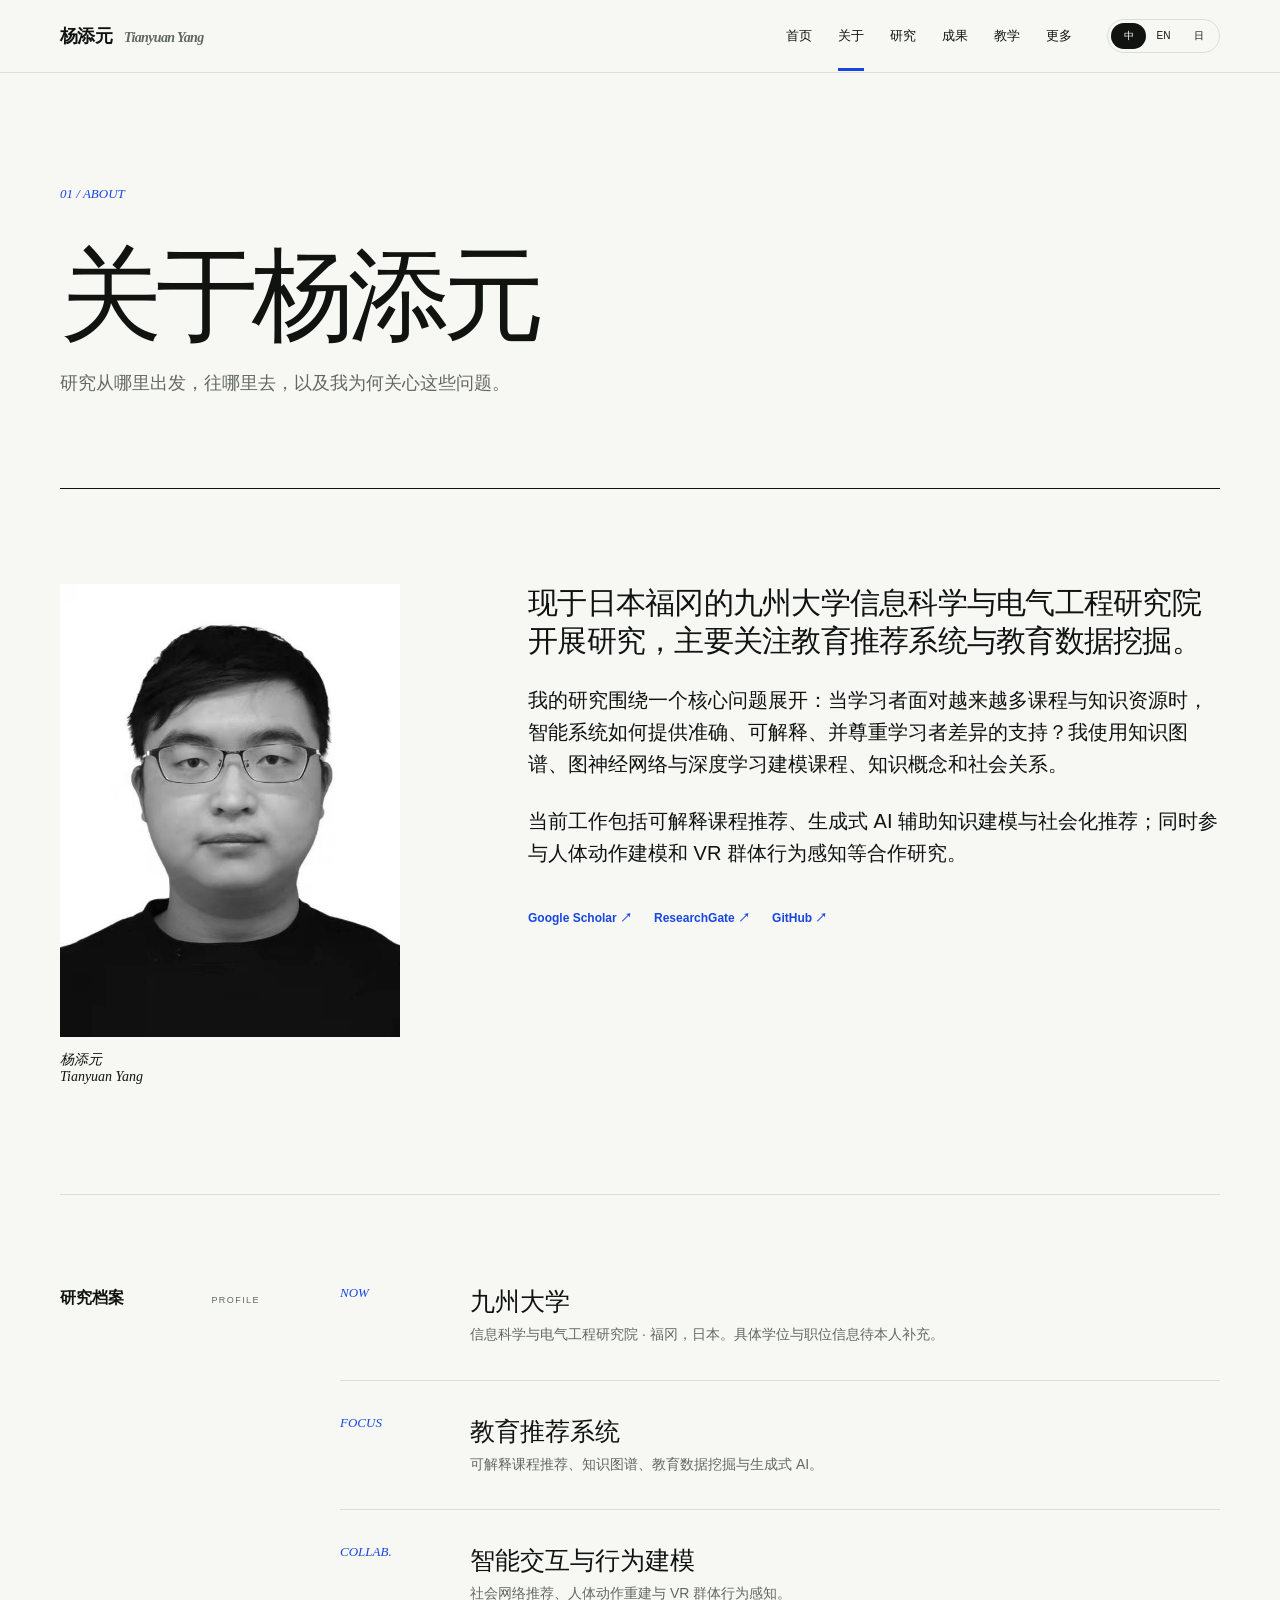
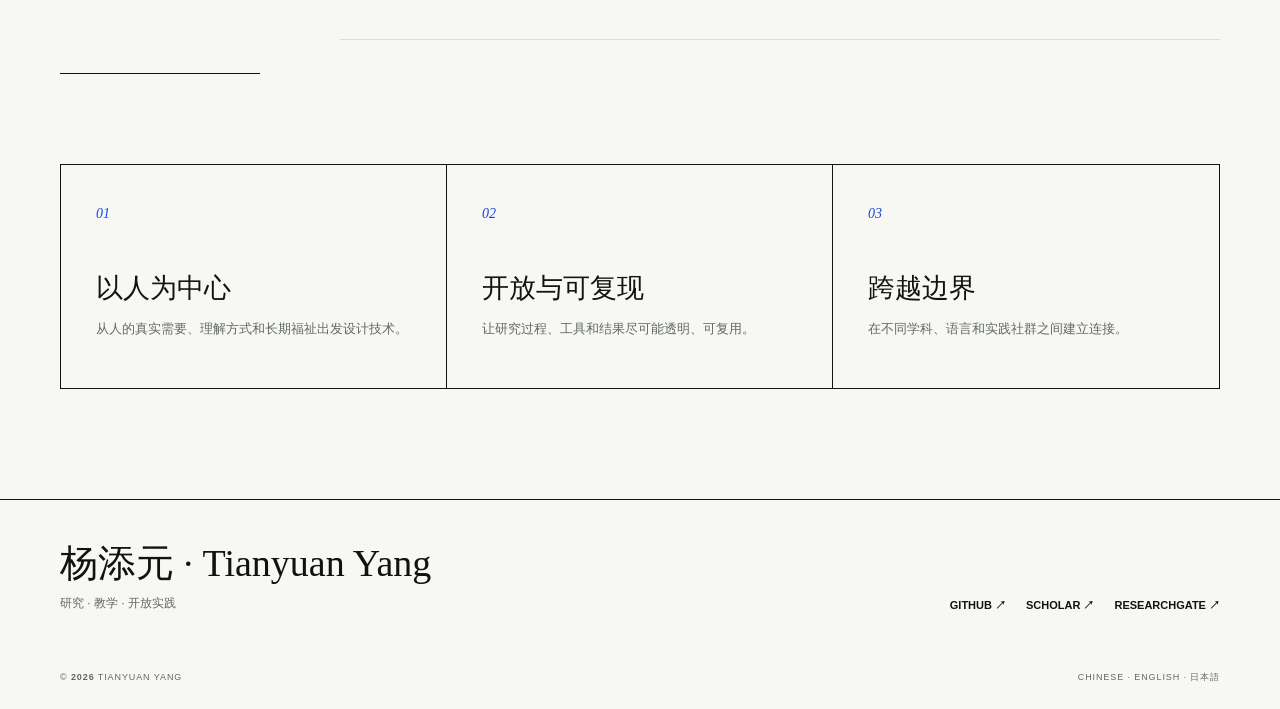
==== about.html @ 8f9d175f "Refine profile identity and complete publication categories" ====
<!doctype html><html lang="zh-CN"><head><meta charset="utf-8"><meta name="viewport" content="width=device-width,initial-scale=1"><meta name="description" content="关于杨添元 Tianyuan Yang"><title>关于 · 杨添元</title><link rel="stylesheet" href="styles.css"><script src="script.js" defer></script></head><body data-page="about"><a class="skip" href="#main" data-i18n="skip">跳到正文</a><header data-site-header></header><main id="main">
<section class="page-head wrap reveal"><p class="page-no">01 / ABOUT</p><h1 data-i18n="about_title">关于杨添元</h1><p data-i18n="about_lead">研究从哪里出发，往哪里去，以及我为何关心这些问题。</p></section>
<section class="profile-grid wrap reveal"><div class="profile-photo"><img src="assets/tianyuan-yang.jpg" alt="杨添元 Tianyuan Yang"><p>杨添元<br>Tianyuan Yang</p></div><div class="long-copy"><p data-i18n="about_p1">现于日本福冈的九州大学信息科学与电气工程研究院开展研究，主要关注教育推荐系统与教育数据挖掘。</p><p data-i18n="about_p2">我的研究围绕一个核心问题展开：当学习者面对越来越多课程与知识资源时，智能系统如何提供准确、可解释、并尊重学习者差异的支持？我使用知识图谱、图神经网络与深度学习建模课程、知识概念和社会关系。</p><p data-i18n="about_p3">当前工作包括可解释课程推荐、生成式 AI 辅助知识建模与社会化推荐；同时参与人体动作建模和 VR 群体行为感知等合作研究。</p><div class="inline-links"><a href="https://scholar.google.com/citations?user=Yo2p_CYAAAAJ&amp;hl=zh-CN&amp;authuser=1" target="_blank" rel="noopener">Google Scholar ↗</a><a href="https://www.researchgate.net/profile/Tianyuan-Yang-7/research" target="_blank" rel="noopener">ResearchGate ↗</a><a href="https://github.com/Big-God-Tianyuan" target="_blank" rel="noopener">GitHub ↗</a></div></div></section>
<section class="content-section wrap reveal"><div class="section-label"><span data-i18n="journey">研究档案</span><small>PROFILE</small></div><div class="clean-timeline"><article><time>NOW</time><div><h2 data-i18n="timeline_now_title">九州大学</h2><p data-i18n="timeline_now_desc">信息科学与电气工程研究院 · 福冈，日本。具体学位与职位信息待本人补充。</p></div></article><article><time>FOCUS</time><div><h2 data-i18n="timeline_phd_title">教育推荐系统</h2><p data-i18n="timeline_phd_desc">可解释课程推荐、知识图谱、教育数据挖掘与生成式 AI。</p></div></article><article><time>COLLAB.</time><div><h2 data-i18n="timeline_early_title">智能交互与行为建模</h2><p data-i18n="timeline_early_desc">社会网络推荐、人体动作重建与 VR 群体行为感知。</p></div></article></div></section>
<section class="values wrap reveal"><div><span>01</span><h2 data-i18n="value_1_title">以人为中心</h2><p data-i18n="value_1_desc">从人的真实需要、理解方式和长期福祉出发设计技术。</p></div><div><span>02</span><h2 data-i18n="value_2_title">开放与可复现</h2><p data-i18n="value_2_desc">让研究过程、工具和结果尽可能透明、可复用。</p></div><div><span>03</span><h2 data-i18n="value_3_title">跨越边界</h2><p data-i18n="value_3_desc">在不同学科、语言和实践社群之间建立连接。</p></div></section>
</main><footer data-site-footer></footer></body></html>
---- styles.css ----
:root{--bg:#f7f8f4;--paper:#fff;--ink:#10130f;--muted:#626961;--line:#d9ded7;--blue:#1746e0;--lime:#dfff54;--sans:"Helvetica Neue",Arial,"Noto Sans SC","Noto Sans JP",sans-serif;--serif:"Iowan Old Style","Times New Roman","Noto Serif SC","Noto Serif JP",serif;--wrap:min(1160px,calc(100% - 56px))}
*{box-sizing:border-box}html{scroll-behavior:smooth}body{margin:0;background:var(--bg);color:var(--ink);font-family:var(--sans);line-height:1.6;-webkit-font-smoothing:antialiased}a{color:inherit;text-decoration:none}button{font:inherit;color:inherit}.wrap{width:var(--wrap);margin-inline:auto}.skip{position:fixed;z-index:100;top:-60px;left:20px;padding:10px 15px;background:var(--ink);color:#fff}.skip:focus{top:12px}
.site-header{position:sticky;top:0;z-index:40;border-bottom:1px solid var(--line);background:rgba(247,248,244,.92);backdrop-filter:blur(18px)}.nav-shell{height:72px;display:flex;align-items:center;gap:35px}.brand{display:flex;align-items:baseline;gap:12px;font-weight:800;letter-spacing:-.04em}.brand strong{font-size:18px}.brand span{font-family:var(--serif);font-style:italic;color:var(--muted);font-size:14px}.main-nav{display:flex;align-items:center;gap:26px;margin-left:auto;font-size:13px}.main-nav a{position:relative;padding:25px 0}.main-nav a:after{content:"";position:absolute;left:0;right:100%;bottom:0;height:3px;background:var(--blue);transition:right .2s}.main-nav a:hover:after,.main-nav a.active:after{right:0}.lang-switch{display:flex;border:1px solid var(--line);border-radius:999px;padding:3px}.lang-switch button{border:0;background:transparent;border-radius:999px;min-width:35px;padding:5px 7px;font-size:10px;cursor:pointer}.lang-switch button.active{background:var(--ink);color:#fff}.menu-button{display:none;border:0;background:transparent;font-size:22px;padding:8px;cursor:pointer}
.home-hero{min-height:680px;display:grid;grid-template-columns:1.55fr .7fr;gap:9vw;align-items:center;padding-block:90px 75px}.micro{font-size:10px;font-weight:800;letter-spacing:.16em;text-transform:uppercase;color:var(--muted);margin:0 0 22px}.live-dot{display:inline-block;width:8px;height:8px;border-radius:50%;background:#24ad67;margin-right:9px;box-shadow:0 0 0 5px rgba(36,173,103,.12)}.hero-main h1{max-width:790px;font:500 clamp(52px,6.5vw,91px)/.98 var(--serif);letter-spacing:-.06em;margin:0 0 32px}.hero-intro{max-width:680px;color:var(--muted);font-size:18px}.hero-actions{display:flex;gap:12px;margin-top:36px}.solid-link,.line-link{display:inline-flex;align-items:center;justify-content:space-between;gap:42px;min-width:175px;padding:14px 16px;font-size:13px;font-weight:700;transition:.2s}.solid-link{background:var(--blue);color:#fff}.line-link{border:1px solid var(--line)}.solid-link:hover,.line-link:hover{transform:translateY(-3px);box-shadow:0 15px 30px rgba(16,19,15,.1)}.portrait{position:relative;background:var(--lime);padding:14px 14px 0}.portrait:after{content:"";position:absolute;inset:12px -12px -12px 12px;border:1px solid var(--ink);z-index:-1}.portrait img{display:block;width:100%;aspect-ratio:1;object-fit:cover;filter:grayscale(1) contrast(1.05)}.portrait>span{display:block;padding:10px 0 8px;font:italic 12px var(--serif)}.role{padding-top:30px}.role small{display:block;color:var(--muted);font-size:10px;letter-spacing:.12em}.role strong{display:block;margin:7px 0 3px}.role p{margin:0;color:var(--muted);font-size:13px}
.home-index{border-top:1px solid var(--line)}.home-index>a{display:grid;grid-template-columns:70px 1fr auto;align-items:center;gap:20px;padding:27px 18px 27px 0;border-bottom:1px solid var(--line);transition:.25s}.home-index>a:hover{padding-left:18px;background:var(--paper)}.home-index>a>span{font:italic 14px var(--serif);color:var(--blue)}.home-index small{font-size:9px;letter-spacing:.16em;color:var(--muted)}.home-index h2{display:inline;margin:0 18px 0 0;font:500 30px var(--serif)}.home-index p{display:inline;color:var(--muted);font-size:13px}.home-index b{font-size:20px}.home-lower{display:grid;grid-template-columns:1fr 1fr;gap:9vw;padding-block:110px}.manifesto blockquote,.teaching-quote blockquote{margin:0 0 30px;font:500 clamp(30px,3vw,46px)/1.18 var(--serif);letter-spacing:-.035em}.text-link{font-size:12px;font-weight:700;color:var(--blue)}.section-label{display:flex;justify-content:space-between;align-items:baseline;padding-bottom:14px;border-bottom:1px solid var(--ink)}.section-label span{font-weight:750}.section-label small{font-size:9px;letter-spacing:.16em;color:var(--muted)}.updates ol{list-style:none;padding:0;margin:0}.updates li{display:grid;grid-template-columns:90px 1fr;gap:15px;padding:18px 0;border-bottom:1px solid var(--line)}.updates time,.clean-timeline time,.mini-list time{font:italic 13px var(--serif);color:var(--blue)}.updates p{margin:0;font-size:13px}
.page-head{padding:100px 0 72px;border-bottom:1px solid var(--ink)}.page-no{font:italic 13px var(--serif);color:var(--blue)}.page-head h1{font:500 clamp(58px,8vw,112px)/.95 var(--serif);letter-spacing:-.06em;margin:45px 0 25px}.page-head>p:last-child{max-width:650px;color:var(--muted);font-size:18px}.profile-grid{display:grid;grid-template-columns:340px 1fr;gap:10vw;padding-block:95px}.profile-photo img{width:100%;display:block;filter:grayscale(1)}.profile-photo p{font:italic 14px var(--serif);margin-top:14px}.long-copy{font-size:20px;max-width:690px}.long-copy p{margin:0 0 25px}.long-copy p:first-child{font:500 30px/1.25 var(--serif);letter-spacing:-.025em}.inline-links{display:flex;gap:22px;margin-top:40px;font-size:12px;font-weight:700;color:var(--blue)}.content-section{display:grid;grid-template-columns:200px 1fr;gap:80px;padding:90px 0;border-top:1px solid var(--line)}.clean-timeline article{display:grid;grid-template-columns:100px 1fr;gap:30px;padding:0 0 34px;margin-bottom:34px;border-bottom:1px solid var(--line)}.clean-timeline h2{margin:0;font:500 25px var(--serif)}.clean-timeline p{margin:5px 0 0;color:var(--muted);font-size:14px}.values{display:grid;grid-template-columns:repeat(3,1fr);border:1px solid var(--ink);margin-bottom:110px}.values>div{padding:35px;border-right:1px solid var(--ink)}.values>div:last-child{border:0}.values span,.notes-grid>article>span{font:italic 14px var(--serif);color:var(--blue)}.values h2{font:500 27px var(--serif);margin:45px 0 10px}.values p{color:var(--muted);font-size:13px}
.research-intro{display:grid;grid-template-columns:1fr 1fr;gap:9vw;padding:70px 0}.research-intro>p{font:500 28px/1.35 var(--serif);margin:0}.method-list{display:flex;flex-wrap:wrap;align-content:start;gap:8px}.method-list span{border:1px solid var(--line);padding:7px 10px;font-size:10px;letter-spacing:.08em;background:var(--paper)}.research-projects{border-top:1px solid var(--ink);margin-bottom:110px}.research-row{display:grid;grid-template-columns:90px 1.3fr .7fr;gap:45px;padding:50px 0;border-bottom:1px solid var(--line)}.research-num{font:italic 14px var(--serif);color:var(--blue)}.research-row h2{font:500 39px/1.1 var(--serif);letter-spacing:-.035em;margin:0 0 15px}.research-row>div>p:not(.micro){max-width:650px;color:var(--muted)}.research-row aside{border-left:1px solid var(--line);padding-left:28px}.research-row aside b{font-size:10px;letter-spacing:.12em}.research-row aside p{font:italic 21px/1.3 var(--serif);margin-top:15px}.project-links{display:flex;gap:20px;margin-top:25px;font-size:11px;font-weight:750;color:var(--blue)}
.pub-tools{display:flex;justify-content:space-between;align-items:center;padding:36px 0}.filters{display:flex;gap:7px}.filters button{border:1px solid var(--line);background:transparent;padding:8px 16px;border-radius:50px;font-size:11px;cursor:pointer}.filters button:hover,.filters button.active{background:var(--ink);color:#fff}.pub-tools>p{font:italic 13px var(--serif);color:var(--muted)}.pub-list{border-top:1px solid var(--ink);margin-bottom:110px}.pub-item{display:grid;grid-template-columns:85px 1fr auto;gap:35px;padding:34px 0;border-bottom:1px solid var(--line)}.pub-item[hidden]{display:none}.pub-item time{font:italic 15px var(--serif);color:var(--blue)}.pub-type{font-size:9px;letter-spacing:.16em;color:var(--muted);margin-bottom:8px}.pub-item h2{font:500 27px/1.25 var(--serif);margin:0 0 7px}.pub-item p{font-size:13px;color:var(--muted);margin:0}.pub-item .takeaway{margin-top:12px;color:var(--ink);max-width:700px}.pub-actions{display:flex;align-items:start;gap:6px}.pub-actions a{border:1px solid var(--line);padding:5px 8px;font-size:9px}.pub-actions a:hover{border-color:var(--blue);color:var(--blue)}
.teaching-quote{padding:90px 0;max-width:960px;margin-inline:auto}.teaching-quote blockquote{font-size:clamp(38px,5vw,65px)}.catalog{padding:50px 0}.catalog-list article{display:grid;grid-template-columns:80px 1fr auto;gap:30px;padding:25px 0;border-bottom:1px solid var(--line)}.catalog-list article>span{font:italic 13px var(--serif);color:var(--blue)}.catalog-list h2{font:500 24px var(--serif);margin:0}.catalog-list p{font-size:13px;color:var(--muted);margin:4px 0 0}.catalog-list a{font-size:9px;letter-spacing:.08em}.two-catalogs{display:grid;grid-template-columns:1fr 1fr;gap:8vw;padding-bottom:100px}.mini-list article{display:grid;grid-template-columns:80px 1fr;gap:18px;padding:20px 0;border-bottom:1px solid var(--line)}.mini-list h3{font:500 18px var(--serif);margin:0}
.notes-grid{display:grid;grid-template-columns:repeat(2,1fr);gap:1px;background:var(--line);border:1px solid var(--line);margin-block:75px 110px}.notes-grid article{min-height:250px;padding:34px;background:var(--bg);position:relative}.notes-grid article:hover{background:var(--paper)}.notes-grid .note-feature{grid-column:1/-1;min-height:360px;background:var(--blue);color:#fff}.note-feature h2{font:500 clamp(45px,6vw,75px) var(--serif);margin:55px 0 15px}.note-feature p:not(.micro){max-width:650px;color:rgba(255,255,255,.72)}.note-feature>span{position:absolute;right:34px;bottom:28px;color:var(--lime)}.notes-grid article:not(.note-feature) h2{font:500 33px var(--serif);margin:75px 0 12px}.notes-grid article:not(.note-feature) p{color:var(--muted);font-size:13px}
.site-footer{border-top:1px solid var(--ink);padding:38px 0 25px}.footer-top{display:grid;grid-template-columns:1fr auto;gap:40px;align-items:end}.footer-name strong{display:block;font:500 38px var(--serif)}.footer-name span{color:var(--muted);font-size:12px}.footer-links{display:flex;gap:20px;font-size:11px;font-weight:700}.footer-bottom{display:flex;justify-content:space-between;margin-top:55px;color:var(--muted);font-size:9px;letter-spacing:.1em}.reveal{opacity:0;transform:translateY(20px);transition:opacity .65s,transform .65s}.reveal.in{opacity:1;transform:none}
@media(max-width:880px){.main-nav{display:none;position:absolute;left:0;right:0;top:72px;padding:22px 28px;background:var(--bg);border-bottom:1px solid var(--ink);flex-direction:column;align-items:start;gap:0}.main-nav.open{display:flex}.main-nav a{padding:11px 0;font:500 25px var(--serif)}.menu-button{display:block;margin-left:auto}.home-hero{grid-template-columns:1fr;padding-top:65px}.hero-aside{display:grid;grid-template-columns:240px 1fr;gap:35px;align-items:end}.home-lower,.profile-grid,.research-intro{grid-template-columns:1fr}.profile-photo{max-width:300px}.content-section{grid-template-columns:1fr;gap:35px}.research-row{grid-template-columns:65px 1fr}.research-row aside{grid-column:2}.values{grid-template-columns:1fr}.values>div{border-right:0;border-bottom:1px solid var(--ink)}.values>div:last-child{border-bottom:0}.two-catalogs{grid-template-columns:1fr}}
@media(max-width:600px){:root{--wrap:min(100% - 32px,1160px)}.nav-shell{height:64px}.brand span{display:none}.main-nav{top:64px}.lang-switch{order:2}.home-hero{min-height:auto;padding:48px 0 60px}.hero-main h1{font-size:48px}.hero-intro{font-size:16px}.hero-actions{flex-direction:column}.hero-aside{display:block}.portrait{max-width:280px;margin-top:35px}.home-index>a{grid-template-columns:45px 1fr auto}.home-index p{display:block;margin:5px 0 0}.home-lower{grid-template-columns:1fr;padding-block:75px}.page-head{padding:65px 0 50px}.page-head h1{font-size:54px;margin-top:32px}.profile-grid{padding-block:60px}.long-copy{font-size:17px}.long-copy p:first-child{font-size:25px}.content-section{padding:65px 0}.research-row{grid-template-columns:1fr;gap:15px;padding:38px 0}.research-row aside{grid-column:1;border-left:0;border-top:1px solid var(--line);padding:20px 0 0}.research-row h2{font-size:32px}.pub-tools{display:block}.filters{overflow-x:auto;padding-bottom:8px}.pub-tools>p{margin-bottom:0}.pub-item{grid-template-columns:55px 1fr;gap:18px}.pub-actions{grid-column:2}.catalog-list article{grid-template-columns:55px 1fr}.catalog-list a{grid-column:2}.notes-grid{grid-template-columns:1fr}.notes-grid .note-feature{grid-column:1}.footer-top{grid-template-columns:1fr}.footer-bottom{display:block}.footer-bottom span{display:block;margin-top:8px}}

/* Research cover hero */
.cover-hero{position:relative;isolation:isolate;overflow:hidden;margin-top:28px;min-height:650px;padding-inline:clamp(28px,5vw,72px);grid-template-columns:minmax(0,1.45fr) minmax(270px,.55fr);gap:clamp(40px,7vw,100px);border:1px solid rgba(16,19,15,.14);background:#f7f8f4}
.cover-hero:before{content:"";position:absolute;inset:0;z-index:-2;background-image:linear-gradient(90deg,rgba(247,248,244,.98) 0%,rgba(247,248,244,.91) 48%,rgba(247,248,244,.45) 100%),url("assets/research-cover.jpg");background-size:cover;background-position:center;filter:saturate(.95)}
.cover-hero:after{content:"";position:absolute;right:-9%;bottom:-48%;width:56%;aspect-ratio:1;border-radius:50%;background:rgba(201,255,49,.72);filter:blur(90px);z-index:-1}
.cover-hero .hero-main{max-width:780px}.cover-hero .hero-main h1{text-wrap:balance}
.hero-name-en{font:italic clamp(24px,2.4vw,38px)/1 var(--serif);color:var(--blue);margin:-18px 0 22px}.hero-identity{font-size:12px;font-weight:800;letter-spacing:.1em;text-transform:uppercase;margin:0 0 24px}.identity-portrait{align-self:end;max-width:340px}.portrait-frame{position:relative;background:var(--lime);padding:10px}.portrait-frame:after{content:"";position:absolute;inset:14px -12px -12px 14px;border:1px solid var(--ink);z-index:-1}.portrait-frame img{display:block;width:100%;aspect-ratio:3/4;object-fit:cover;object-position:center 28%;filter:saturate(.82) contrast(1.03)}.portrait-meta{display:flex;justify-content:space-between;gap:12px;margin:22px 0 10px;font-size:9px;font-weight:800;letter-spacing:.1em}.identity-portrait .academic-links{background:rgba(247,248,244,.86);padding:0 12px;border:1px solid var(--ink)}
.research-card{align-self:end;margin-bottom:8px;padding:28px;background:rgba(247,248,244,.88);border:1px solid var(--ink);box-shadow:12px 12px 0 var(--lime);backdrop-filter:blur(12px)}
.research-card .micro{margin-bottom:28px}.research-card>strong{display:block;font:500 30px/1.05 var(--serif);letter-spacing:-.03em}.research-card>p:not(.micro){color:var(--muted);font-size:13px;line-height:1.6;margin:14px 0 22px}.academic-links{display:grid;border-top:1px solid var(--line)}.academic-links a{display:flex;justify-content:space-between;padding:11px 0;border-bottom:1px solid var(--line);font-size:11px;font-weight:800;letter-spacing:.06em}.academic-links a:hover{color:var(--blue);padding-left:5px}.card-mark{display:block;margin-top:26px;font:italic 11px var(--serif);color:var(--blue)}
.profile-source{color:var(--muted);font-size:12px}.pub-item h2{max-width:780px}.pub-actions a{white-space:nowrap}
.pub-item h2 a{text-decoration-thickness:1px;text-underline-offset:5px;text-decoration-color:transparent;transition:.2s}.pub-item h2 a:hover{color:var(--blue);text-decoration-color:currentColor}.pub-item:has(h2 a:hover){background:rgba(201,255,49,.12)}
@media(max-width:880px){.cover-hero{grid-template-columns:1fr;margin-top:18px;padding-inline:clamp(24px,6vw,54px);background-position:68% center}.cover-hero:before{background-image:linear-gradient(180deg,rgba(247,248,244,.96) 0%,rgba(247,248,244,.88) 58%,rgba(247,248,244,.7) 100%),url("assets/research-cover.jpg")}.research-card{max-width:430px;margin:0 0 20px}.cover-hero .hero-aside{display:block}}
@media(max-width:600px){.cover-hero{margin-top:10px;padding:52px 22px 44px;border-left:0;border-right:0}.cover-hero .hero-main h1{font-size:54px}.hero-name-en{margin-top:-12px}.identity-portrait{max-width:280px;margin-top:20px}.research-card{margin-top:10px;padding:22px;box-shadow:8px 8px 0 var(--lime)}.research-card>strong{font-size:26px}}
@media(prefers-reduced-motion:reduce){*{scroll-behavior:auto!important;transition:none!important}.reveal{opacity:1;transform:none}}
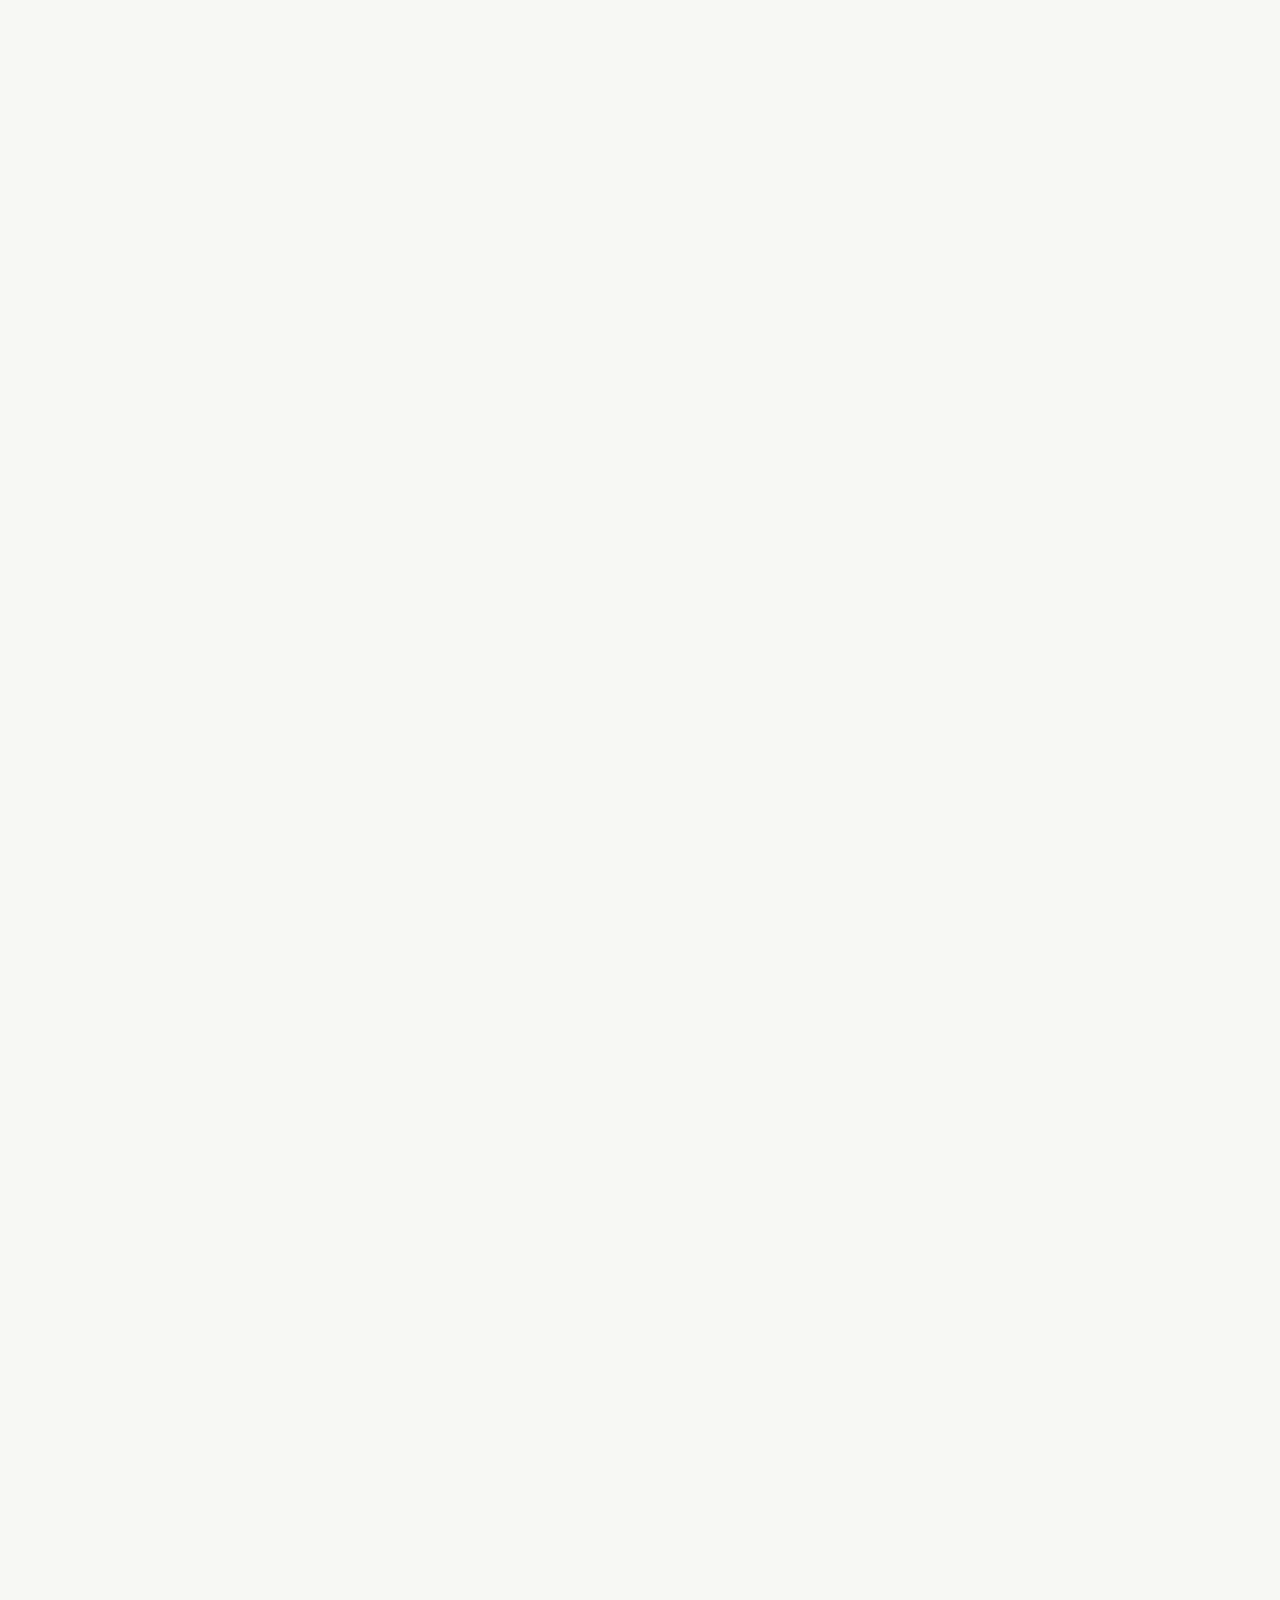
==== commit 94b21d72: "Align profile and publications with CV" ====
--- a/about.html
+++ b/about.html
@@ -1,7 +1,8 @@
+
 <!doctype html><html lang="zh-CN"><head><meta charset="utf-8"><meta name="viewport" content="width=device-width,initial-scale=1"><meta name="description" content="关于杨添元 Tianyuan Yang"><title>关于 · 杨添元</title><link rel="stylesheet" href="styles.css"><script src="script.js" defer></script></head><body data-page="about"><a class="skip" href="#main" data-i18n="skip">跳到正文</a><header data-site-header></header><main id="main">
 <section class="page-head wrap reveal"><p class="page-no">01 / ABOUT</p><h1 data-i18n="about_title">关于杨添元</h1><p data-i18n="about_lead">研究从哪里出发，往哪里去，以及我为何关心这些问题。</p></section>
-<section class="profile-grid wrap reveal"><div class="profile-photo"><img src="assets/tianyuan-yang.jpg" alt="杨添元 Tianyuan Yang"><p>杨添元<br>Tianyuan Yang</p></div><div class="long-copy"><p data-i18n="about_p1">现于日本福冈的九州大学信息科学与电气工程研究院开展研究，主要关注教育推荐系统与教育数据挖掘。</p><p data-i18n="about_p2">我的研究围绕一个核心问题展开：当学习者面对越来越多课程与知识资源时，智能系统如何提供准确、可解释、并尊重学习者差异的支持？我使用知识图谱、图神经网络与深度学习建模课程、知识概念和社会关系。</p><p data-i18n="about_p3">当前工作包括可解释课程推荐、生成式 AI 辅助知识建模与社会化推荐；同时参与人体动作建模和 VR 群体行为感知等合作研究。</p><div class="inline-links"><a href="https://scholar.google.com/citations?user=Yo2p_CYAAAAJ&amp;hl=zh-CN&amp;authuser=1" target="_blank" rel="noopener">Google Scholar ↗</a><a href="https://www.researchgate.net/profile/Tianyuan-Yang-7/research" target="_blank" rel="noopener">ResearchGate ↗</a><a href="https://github.com/Big-God-Tianyuan" target="_blank" rel="noopener">GitHub ↗</a></div></div></section>
-<section class="content-section wrap reveal"><div class="section-label"><span data-i18n="journey">研究档案</span><small>PROFILE</small></div><div class="clean-timeline"><article><time>NOW</time><div><h2 data-i18n="timeline_now_title">九州大学</h2><p data-i18n="timeline_now_desc">信息科学与电气工程研究院 · 福冈，日本。具体学位与职位信息待本人补充。</p></div></article><article><time>FOCUS</time><div><h2 data-i18n="timeline_phd_title">教育推荐系统</h2><p data-i18n="timeline_phd_desc">可解释课程推荐、知识图谱、教育数据挖掘与生成式 AI。</p></div></article><article><time>COLLAB.</time><div><h2 data-i18n="timeline_early_title">智能交互与行为建模</h2><p data-i18n="timeline_early_desc">社会网络推荐、人体动作重建与 VR 群体行为感知。</p></div></article></div></section>
+<section class="profile-grid wrap reveal"><div class="profile-photo"><img src="assets/tianyuan-yang.jpg" alt="杨添元 Tianyuan Yang"><p>杨添元<br>Tianyuan Yang</p></div><div class="long-copy"><p data-i18n="about_p1">九州大学计算机科学博士研究生，K2-SPRING 全额奖学金获得者，预计于 2027 年 2 月完成博士学位。</p><p data-i18n="about_p2">我的研究聚焦人工智能、教育推荐系统、教育数据挖掘与人机交互，尤其关注知识图谱、可解释课程推荐和生成式 AI 辅助知识建模。</p><p data-i18n="about_p3">我也参与社会化推荐、人体动作建模与 VR 群体行为感知等合作研究。截至 2026 年 2 月，简历收录 18 篇国际成果。</p><div class="inline-links"><a href="https://scholar.google.com/citations?user=Yo2p_CYAAAAJ&amp;hl=zh-CN&amp;authuser=1" target="_blank" rel="noopener">Google Scholar ↗</a><a href="https://www.researchgate.net/profile/Tianyuan-Yang-7/research" target="_blank" rel="noopener">ResearchGate ↗</a><a href="https://github.com/Big-God-Tianyuan" target="_blank" rel="noopener">GitHub ↗</a></div></div></section>
+<section class="content-section wrap reveal"><div class="section-label"><span data-i18n="journey">教育经历</span><small>EDUCATION</small></div><div class="clean-timeline"><article><time>2024—2027</time><div><h2 data-i18n="timeline_now_title">九州大学 · 计算机科学博士</h2><p data-i18n="timeline_now_desc">2024.04—2027.02（预计）· 人工智能、推荐系统、教育支持与人机交互 · K2-SPRING 全额奖学金</p></div></article><article><time>2022—2024</time><div><h2 data-i18n="timeline_phd_title">九州大学 · 计算机科学硕士</h2><p data-i18n="timeline_phd_desc">2022.04—2024.02 · 人工智能、推荐系统、社会计算与人机交互</p></div></article><article><time>2016—2020</time><div><h2 data-i18n="timeline_early_title">沈阳理工大学 · 通信工程学士</h2><p data-i18n="timeline_early_desc">2016.09—2020.07 · 专业前 5% · 连续获得一等奖学金 · 优秀毕业生</p></div></article></div></section>
 <section class="values wrap reveal"><div><span>01</span><h2 data-i18n="value_1_title">以人为中心</h2><p data-i18n="value_1_desc">从人的真实需要、理解方式和长期福祉出发设计技术。</p></div><div><span>02</span><h2 data-i18n="value_2_title">开放与可复现</h2><p data-i18n="value_2_desc">让研究过程、工具和结果尽可能透明、可复用。</p></div><div><span>03</span><h2 data-i18n="value_3_title">跨越边界</h2><p data-i18n="value_3_desc">在不同学科、语言和实践社群之间建立连接。</p></div></section>
 </main><footer data-site-footer></footer></body></html>
 
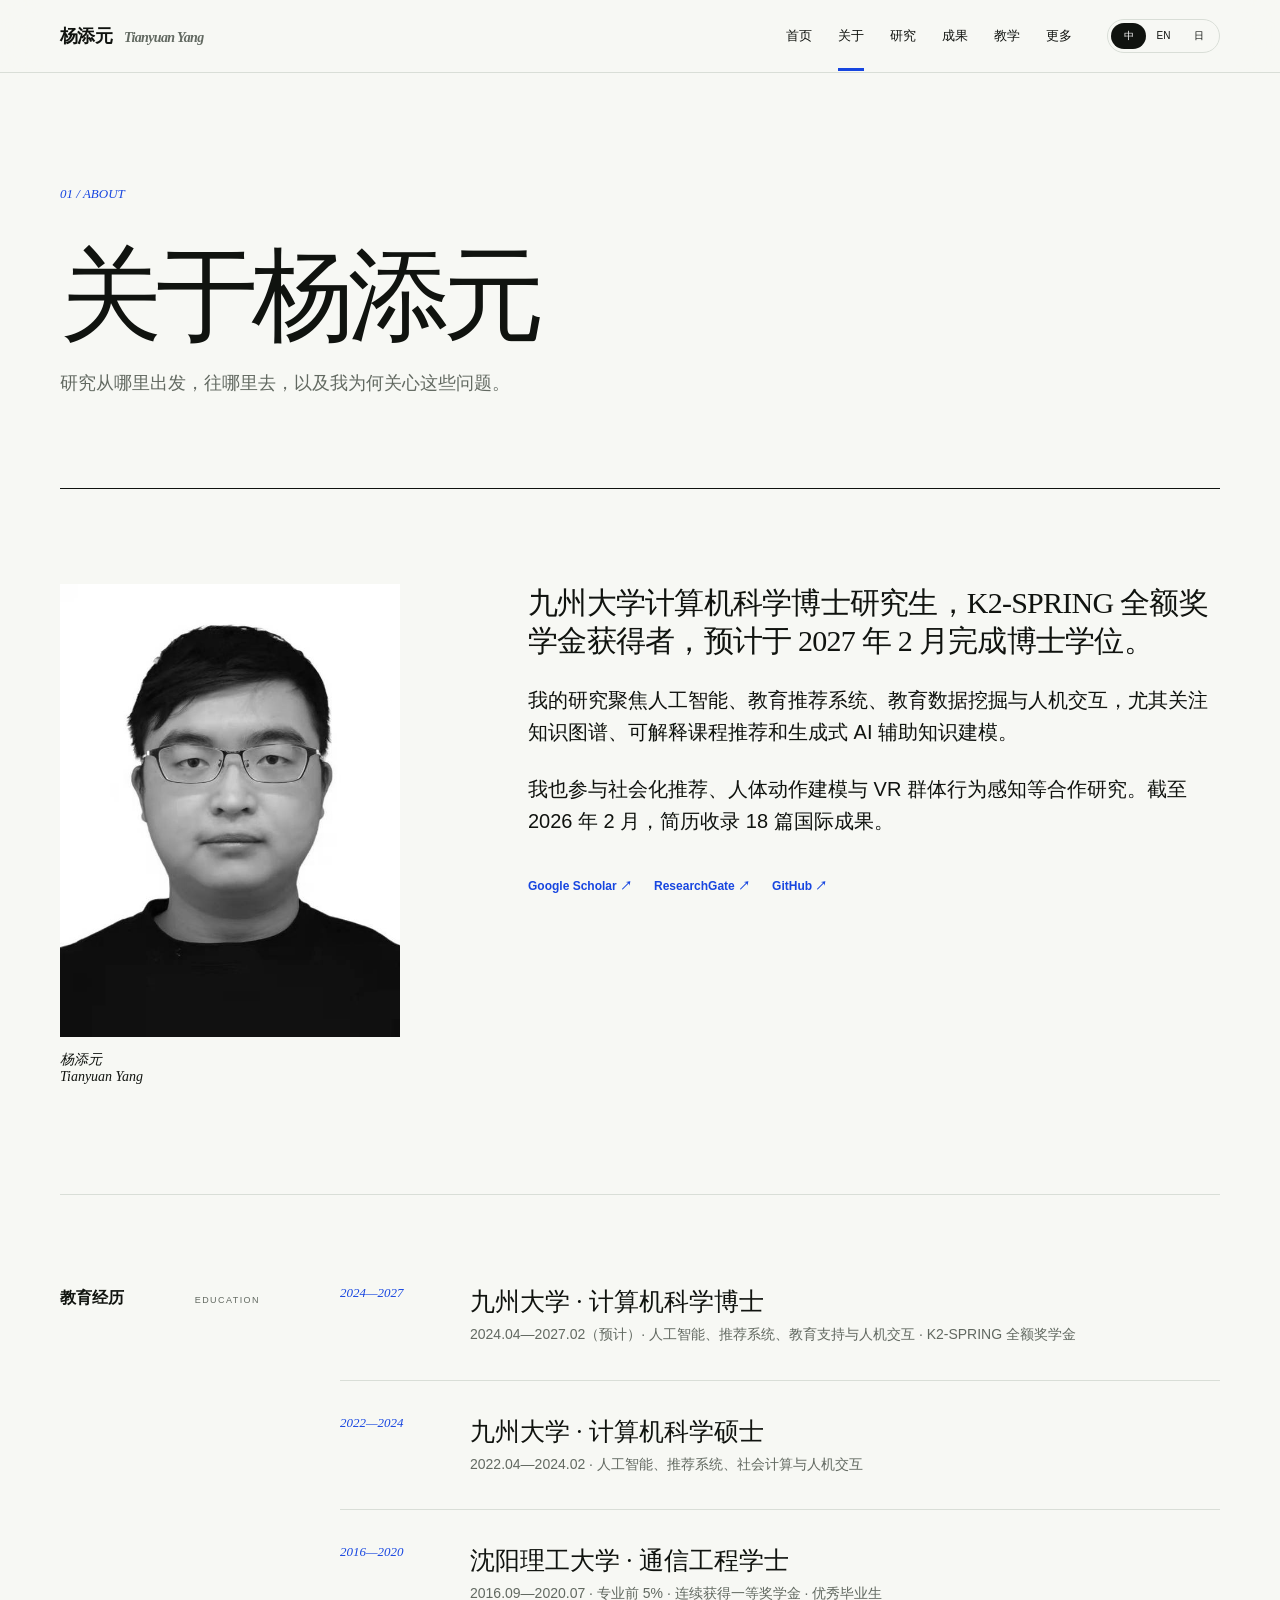
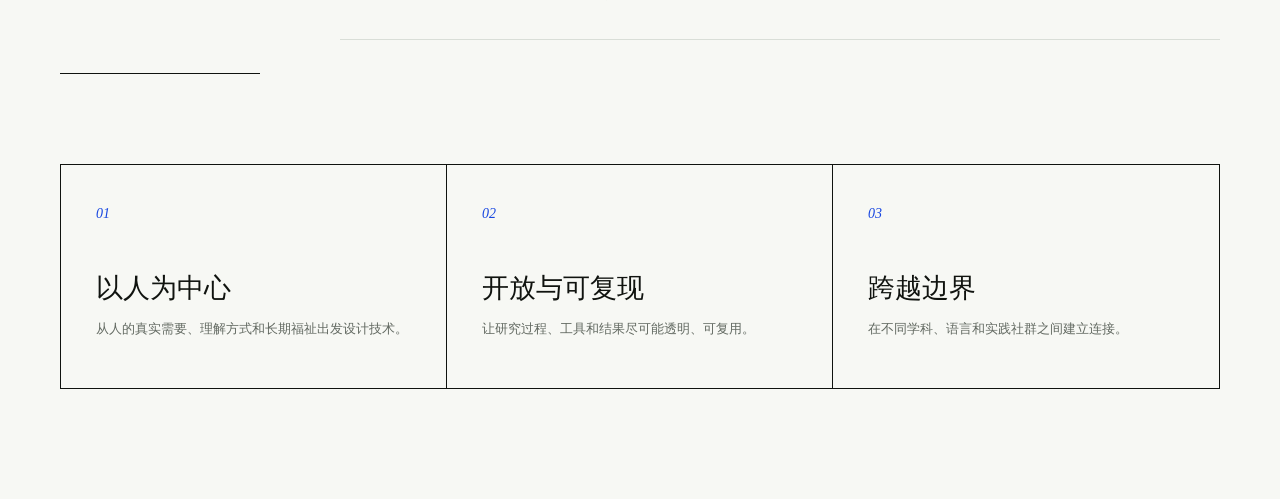
==== commit dc565af5: "Add static navigation to every page" ====
--- a/about.html
+++ b/about.html
@@ -1,5 +1,5 @@
 
-<!doctype html><html lang="zh-CN"><head><meta charset="utf-8"><meta name="viewport" content="width=device-width,initial-scale=1"><meta name="description" content="关于杨添元 Tianyuan Yang"><title>关于 · 杨添元</title><link rel="stylesheet" href="styles.css"><script src="script.js" defer></script></head><body data-page="about"><a class="skip" href="#main" data-i18n="skip">跳到正文</a><header data-site-header></header><main id="main">
+<!doctype html><html lang="zh-CN"><head><meta charset="utf-8"><meta name="viewport" content="width=device-width,initial-scale=1"><meta name="description" content="关于杨添元 Tianyuan Yang"><title>关于 · 杨添元</title><link rel="stylesheet" href="styles.css?v=20260719-6"><script src="script.js?v=20260719-6" defer></script></head><body data-page="about"><a class="skip" href="#main" data-i18n="skip">跳到正文</a><header data-site-header class="site-header"><div class="nav-shell wrap"><a class="brand" href="index.html"><strong>杨添元</strong><span>Tianyuan Yang</span></a><button class="menu-button" aria-expanded="false" aria-label="Menu">☰</button><nav class="main-nav"><a href="index.html">首页</a><a class="active" href="about.html">关于</a><a href="research.html">研究</a><a href="publications.html">成果</a><a href="teaching.html">教学</a><a href="interests.html">更多</a></nav><div class="lang-switch" aria-label="Language"><button class="active">中</button><button>EN</button><button>日</button></div></div></header><main id="main">
 <section class="page-head wrap reveal"><p class="page-no">01 / ABOUT</p><h1 data-i18n="about_title">关于杨添元</h1><p data-i18n="about_lead">研究从哪里出发，往哪里去，以及我为何关心这些问题。</p></section>
 <section class="profile-grid wrap reveal"><div class="profile-photo"><img src="assets/tianyuan-yang.jpg" alt="杨添元 Tianyuan Yang"><p>杨添元<br>Tianyuan Yang</p></div><div class="long-copy"><p data-i18n="about_p1">九州大学计算机科学博士研究生，K2-SPRING 全额奖学金获得者，预计于 2027 年 2 月完成博士学位。</p><p data-i18n="about_p2">我的研究聚焦人工智能、教育推荐系统、教育数据挖掘与人机交互，尤其关注知识图谱、可解释课程推荐和生成式 AI 辅助知识建模。</p><p data-i18n="about_p3">我也参与社会化推荐、人体动作建模与 VR 群体行为感知等合作研究。截至 2026 年 2 月，简历收录 18 篇国际成果。</p><div class="inline-links"><a href="https://scholar.google.com/citations?user=Yo2p_CYAAAAJ&amp;hl=zh-CN&amp;authuser=1" target="_blank" rel="noopener">Google Scholar ↗</a><a href="https://www.researchgate.net/profile/Tianyuan-Yang-7/research" target="_blank" rel="noopener">ResearchGate ↗</a><a href="https://github.com/Big-God-Tianyuan" target="_blank" rel="noopener">GitHub ↗</a></div></div></section>
 <section class="content-section wrap reveal"><div class="section-label"><span data-i18n="journey">教育经历</span><small>EDUCATION</small></div><div class="clean-timeline"><article><time>2024—2027</time><div><h2 data-i18n="timeline_now_title">九州大学 · 计算机科学博士</h2><p data-i18n="timeline_now_desc">2024.04—2027.02（预计）· 人工智能、推荐系统、教育支持与人机交互 · K2-SPRING 全额奖学金</p></div></article><article><time>2022—2024</time><div><h2 data-i18n="timeline_phd_title">九州大学 · 计算机科学硕士</h2><p data-i18n="timeline_phd_desc">2022.04—2024.02 · 人工智能、推荐系统、社会计算与人机交互</p></div></article><article><time>2016—2020</time><div><h2 data-i18n="timeline_early_title">沈阳理工大学 · 通信工程学士</h2><p data-i18n="timeline_early_desc">2016.09—2020.07 · 专业前 5% · 连续获得一等奖学金 · 优秀毕业生</p></div></article></div></section>
--- a/styles.css
+++ b/styles.css
@@ -1,3 +1,4 @@
+
 :root{--bg:#f7f8f4;--paper:#fff;--ink:#10130f;--muted:#626961;--line:#d9ded7;--blue:#1746e0;--lime:#dfff54;--sans:"Helvetica Neue",Arial,"Noto Sans SC","Noto Sans JP",sans-serif;--serif:"Iowan Old Style","Times New Roman","Noto Serif SC","Noto Serif JP",serif;--wrap:min(1160px,calc(100% - 56px))}
 *{box-sizing:border-box}html{scroll-behavior:smooth}body{margin:0;background:var(--bg);color:var(--ink);font-family:var(--sans);line-height:1.6;-webkit-font-smoothing:antialiased}a{color:inherit;text-decoration:none}button{font:inherit;color:inherit}.wrap{width:var(--wrap);margin-inline:auto}.skip{position:fixed;z-index:100;top:-60px;left:20px;padding:10px 15px;background:var(--ink);color:#fff}.skip:focus{top:12px}
 .site-header{position:sticky;top:0;z-index:40;border-bottom:1px solid var(--line);background:rgba(247,248,244,.92);backdrop-filter:blur(18px)}.nav-shell{height:72px;display:flex;align-items:center;gap:35px}.brand{display:flex;align-items:baseline;gap:12px;font-weight:800;letter-spacing:-.04em}.brand strong{font-size:18px}.brand span{font-family:var(--serif);font-style:italic;color:var(--muted);font-size:14px}.main-nav{display:flex;align-items:center;gap:26px;margin-left:auto;font-size:13px}.main-nav a{position:relative;padding:25px 0}.main-nav a:after{content:"";position:absolute;left:0;right:100%;bottom:0;height:3px;background:var(--blue);transition:right .2s}.main-nav a:hover:after,.main-nav a.active:after{right:0}.lang-switch{display:flex;border:1px solid var(--line);border-radius:999px;padding:3px}.lang-switch button{border:0;background:transparent;border-radius:999px;min-width:35px;padding:5px 7px;font-size:10px;cursor:pointer}.lang-switch button.active{background:var(--ink);color:#fff}.menu-button{display:none;border:0;background:transparent;font-size:22px;padding:8px;cursor:pointer}
@@ -8,7 +9,7 @@
 .pub-tools{display:flex;justify-content:space-between;align-items:center;padding:36px 0}.filters{display:flex;gap:7px}.filters button{border:1px solid var(--line);background:transparent;padding:8px 16px;border-radius:50px;font-size:11px;cursor:pointer}.filters button:hover,.filters button.active{background:var(--ink);color:#fff}.pub-tools>p{font:italic 13px var(--serif);color:var(--muted)}.pub-list{border-top:1px solid var(--ink);margin-bottom:110px}.pub-item{display:grid;grid-template-columns:85px 1fr auto;gap:35px;padding:34px 0;border-bottom:1px solid var(--line)}.pub-item[hidden]{display:none}.pub-item time{font:italic 15px var(--serif);color:var(--blue)}.pub-type{font-size:9px;letter-spacing:.16em;color:var(--muted);margin-bottom:8px}.pub-item h2{font:500 27px/1.25 var(--serif);margin:0 0 7px}.pub-item p{font-size:13px;color:var(--muted);margin:0}.pub-item .takeaway{margin-top:12px;color:var(--ink);max-width:700px}.pub-actions{display:flex;align-items:start;gap:6px}.pub-actions a{border:1px solid var(--line);padding:5px 8px;font-size:9px}.pub-actions a:hover{border-color:var(--blue);color:var(--blue)}
 .teaching-quote{padding:90px 0;max-width:960px;margin-inline:auto}.teaching-quote blockquote{font-size:clamp(38px,5vw,65px)}.catalog{padding:50px 0}.catalog-list article{display:grid;grid-template-columns:80px 1fr auto;gap:30px;padding:25px 0;border-bottom:1px solid var(--line)}.catalog-list article>span{font:italic 13px var(--serif);color:var(--blue)}.catalog-list h2{font:500 24px var(--serif);margin:0}.catalog-list p{font-size:13px;color:var(--muted);margin:4px 0 0}.catalog-list a{font-size:9px;letter-spacing:.08em}.two-catalogs{display:grid;grid-template-columns:1fr 1fr;gap:8vw;padding-bottom:100px}.mini-list article{display:grid;grid-template-columns:80px 1fr;gap:18px;padding:20px 0;border-bottom:1px solid var(--line)}.mini-list h3{font:500 18px var(--serif);margin:0}
 .notes-grid{display:grid;grid-template-columns:repeat(2,1fr);gap:1px;background:var(--line);border:1px solid var(--line);margin-block:75px 110px}.notes-grid article{min-height:250px;padding:34px;background:var(--bg);position:relative}.notes-grid article:hover{background:var(--paper)}.notes-grid .note-feature{grid-column:1/-1;min-height:360px;background:var(--blue);color:#fff}.note-feature h2{font:500 clamp(45px,6vw,75px) var(--serif);margin:55px 0 15px}.note-feature p:not(.micro){max-width:650px;color:rgba(255,255,255,.72)}.note-feature>span{position:absolute;right:34px;bottom:28px;color:var(--lime)}.notes-grid article:not(.note-feature) h2{font:500 33px var(--serif);margin:75px 0 12px}.notes-grid article:not(.note-feature) p{color:var(--muted);font-size:13px}
-.site-footer{border-top:1px solid var(--ink);padding:38px 0 25px}.footer-top{display:grid;grid-template-columns:1fr auto;gap:40px;align-items:end}.footer-name strong{display:block;font:500 38px var(--serif)}.footer-name span{color:var(--muted);font-size:12px}.footer-links{display:flex;gap:20px;font-size:11px;font-weight:700}.footer-bottom{display:flex;justify-content:space-between;margin-top:55px;color:var(--muted);font-size:9px;letter-spacing:.1em}.reveal{opacity:0;transform:translateY(20px);transition:opacity .65s,transform .65s}.reveal.in{opacity:1;transform:none}
+.site-footer{border-top:1px solid var(--ink);padding:38px 0 25px}.footer-top{display:grid;grid-template-columns:1fr auto;gap:40px;align-items:end}.footer-name strong{display:block;font:500 38px var(--serif)}.footer-name span{color:var(--muted);font-size:12px}.footer-links{display:flex;gap:20px;font-size:11px;font-weight:700}.footer-bottom{display:flex;justify-content:space-between;margin-top:55px;color:var(--muted);font-size:9px;letter-spacing:.1em}.reveal,.js-motion .reveal,.js-motion .reveal.in{opacity:1;transform:none;transition:none}
 @media(max-width:880px){.main-nav{display:none;position:absolute;left:0;right:0;top:72px;padding:22px 28px;background:var(--bg);border-bottom:1px solid var(--ink);flex-direction:column;align-items:start;gap:0}.main-nav.open{display:flex}.main-nav a{padding:11px 0;font:500 25px var(--serif)}.menu-button{display:block;margin-left:auto}.home-hero{grid-template-columns:1fr;padding-top:65px}.hero-aside{display:grid;grid-template-columns:240px 1fr;gap:35px;align-items:end}.home-lower,.profile-grid,.research-intro{grid-template-columns:1fr}.profile-photo{max-width:300px}.content-section{grid-template-columns:1fr;gap:35px}.research-row{grid-template-columns:65px 1fr}.research-row aside{grid-column:2}.values{grid-template-columns:1fr}.values>div{border-right:0;border-bottom:1px solid var(--ink)}.values>div:last-child{border-bottom:0}.two-catalogs{grid-template-columns:1fr}}
 @media(max-width:600px){:root{--wrap:min(100% - 32px,1160px)}.nav-shell{height:64px}.brand span{display:none}.main-nav{top:64px}.lang-switch{order:2}.home-hero{min-height:auto;padding:48px 0 60px}.hero-main h1{font-size:48px}.hero-intro{font-size:16px}.hero-actions{flex-direction:column}.hero-aside{display:block}.portrait{max-width:280px;margin-top:35px}.home-index>a{grid-template-columns:45px 1fr auto}.home-index p{display:block;margin:5px 0 0}.home-lower{grid-template-columns:1fr;padding-block:75px}.page-head{padding:65px 0 50px}.page-head h1{font-size:54px;margin-top:32px}.profile-grid{padding-block:60px}.long-copy{font-size:17px}.long-copy p:first-child{font-size:25px}.content-section{padding:65px 0}.research-row{grid-template-columns:1fr;gap:15px;padding:38px 0}.research-row aside{grid-column:1;border-left:0;border-top:1px solid var(--line);padding:20px 0 0}.research-row h2{font-size:32px}.pub-tools{display:block}.filters{overflow-x:auto;padding-bottom:8px}.pub-tools>p{margin-bottom:0}.pub-item{grid-template-columns:55px 1fr;gap:18px}.pub-actions{grid-column:2}.catalog-list article{grid-template-columns:55px 1fr}.catalog-list a{grid-column:2}.notes-grid{grid-template-columns:1fr}.notes-grid .note-feature{grid-column:1}.footer-top{grid-template-columns:1fr}.footer-bottom{display:block}.footer-bottom span{display:block;margin-top:8px}}
 
@@ -17,7 +18,7 @@
 .cover-hero:before{content:"";position:absolute;inset:0;z-index:-2;background-image:linear-gradient(90deg,rgba(247,248,244,.98) 0%,rgba(247,248,244,.91) 48%,rgba(247,248,244,.45) 100%),url("assets/research-cover.jpg");background-size:cover;background-position:center;filter:saturate(.95)}
 .cover-hero:after{content:"";position:absolute;right:-9%;bottom:-48%;width:56%;aspect-ratio:1;border-radius:50%;background:rgba(201,255,49,.72);filter:blur(90px);z-index:-1}
 .cover-hero .hero-main{max-width:780px}.cover-hero .hero-main h1{text-wrap:balance}
-.hero-name-en{font:italic clamp(24px,2.4vw,38px)/1 var(--serif);color:var(--blue);margin:-18px 0 22px}.hero-identity{font-size:12px;font-weight:800;letter-spacing:.1em;text-transform:uppercase;margin:0 0 24px}.identity-portrait{align-self:end;max-width:340px}.portrait-frame{position:relative;background:var(--lime);padding:10px}.portrait-frame:after{content:"";position:absolute;inset:14px -12px -12px 14px;border:1px solid var(--ink);z-index:-1}.portrait-frame img{display:block;width:100%;aspect-ratio:3/4;object-fit:cover;object-position:center 28%;filter:saturate(.82) contrast(1.03)}.portrait-meta{display:flex;justify-content:space-between;gap:12px;margin:22px 0 10px;font-size:9px;font-weight:800;letter-spacing:.1em}.identity-portrait .academic-links{background:rgba(247,248,244,.86);padding:0 12px;border:1px solid var(--ink)}
+.hero-name-en{font:italic clamp(24px,2.4vw,38px)/1 var(--serif);color:var(--blue);margin:-18px 0 22px}.hero-identity{font-size:12px;font-weight:800;letter-spacing:.1em;text-transform:uppercase;margin:0 0 24px}.identity-portrait{align-self:center;justify-self:end;width:min(100%,300px)}.portrait-frame{position:relative;background:var(--lime);padding:10px}.portrait-frame:after{content:"";position:absolute;inset:14px -12px -12px 14px;border:1px solid var(--ink);z-index:-1}.portrait-frame img{display:block;width:100%;height:auto;aspect-ratio:3/4;object-fit:contain;filter:saturate(.82) contrast(1.03)}.portrait-meta{display:flex;justify-content:space-between;gap:12px;margin:22px 0 10px;font-size:9px;font-weight:800;letter-spacing:.1em}.identity-portrait .academic-links{background:rgba(247,248,244,.86);padding:0 12px;border:1px solid var(--ink)}
 .research-card{align-self:end;margin-bottom:8px;padding:28px;background:rgba(247,248,244,.88);border:1px solid var(--ink);box-shadow:12px 12px 0 var(--lime);backdrop-filter:blur(12px)}
 .research-card .micro{margin-bottom:28px}.research-card>strong{display:block;font:500 30px/1.05 var(--serif);letter-spacing:-.03em}.research-card>p:not(.micro){color:var(--muted);font-size:13px;line-height:1.6;margin:14px 0 22px}.academic-links{display:grid;border-top:1px solid var(--line)}.academic-links a{display:flex;justify-content:space-between;padding:11px 0;border-bottom:1px solid var(--line);font-size:11px;font-weight:800;letter-spacing:.06em}.academic-links a:hover{color:var(--blue);padding-left:5px}.card-mark{display:block;margin-top:26px;font:italic 11px var(--serif);color:var(--blue)}
 .profile-source{color:var(--muted);font-size:12px}.pub-item h2{max-width:780px}.pub-actions a{white-space:nowrap}
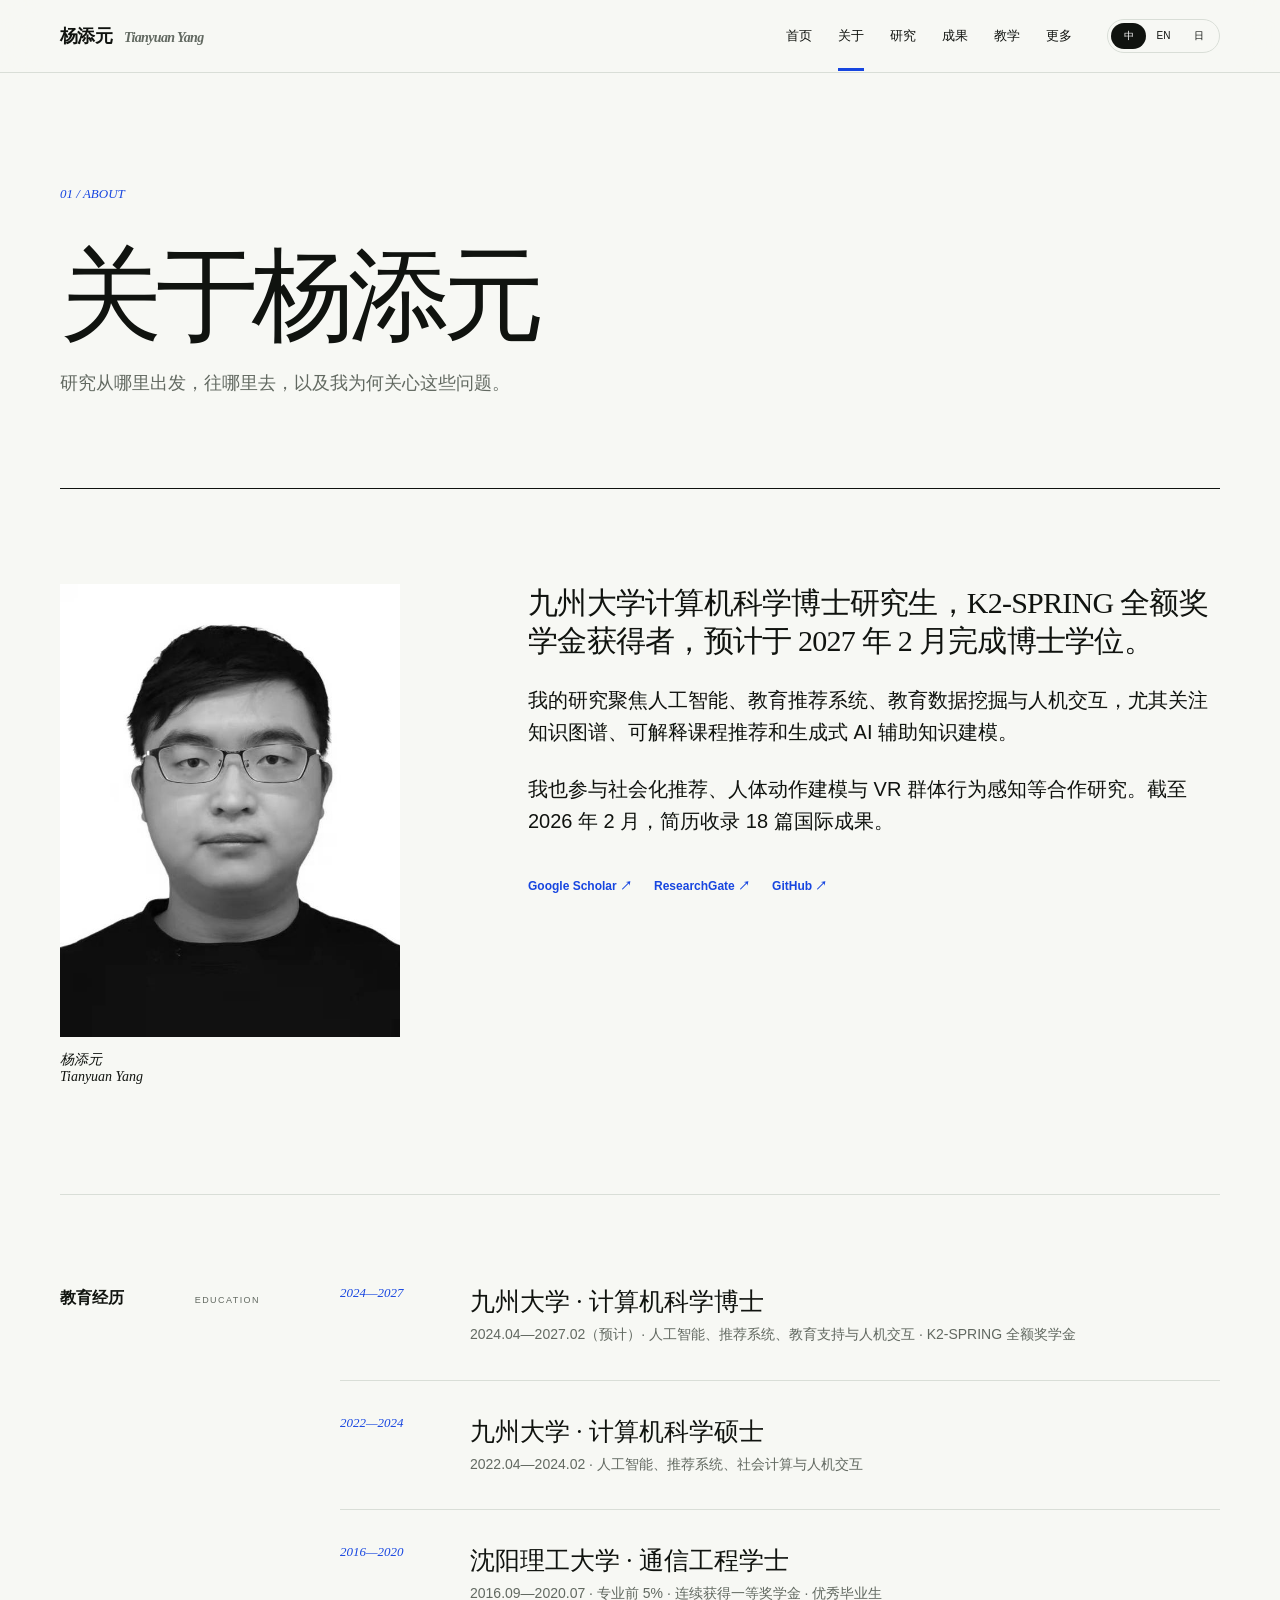
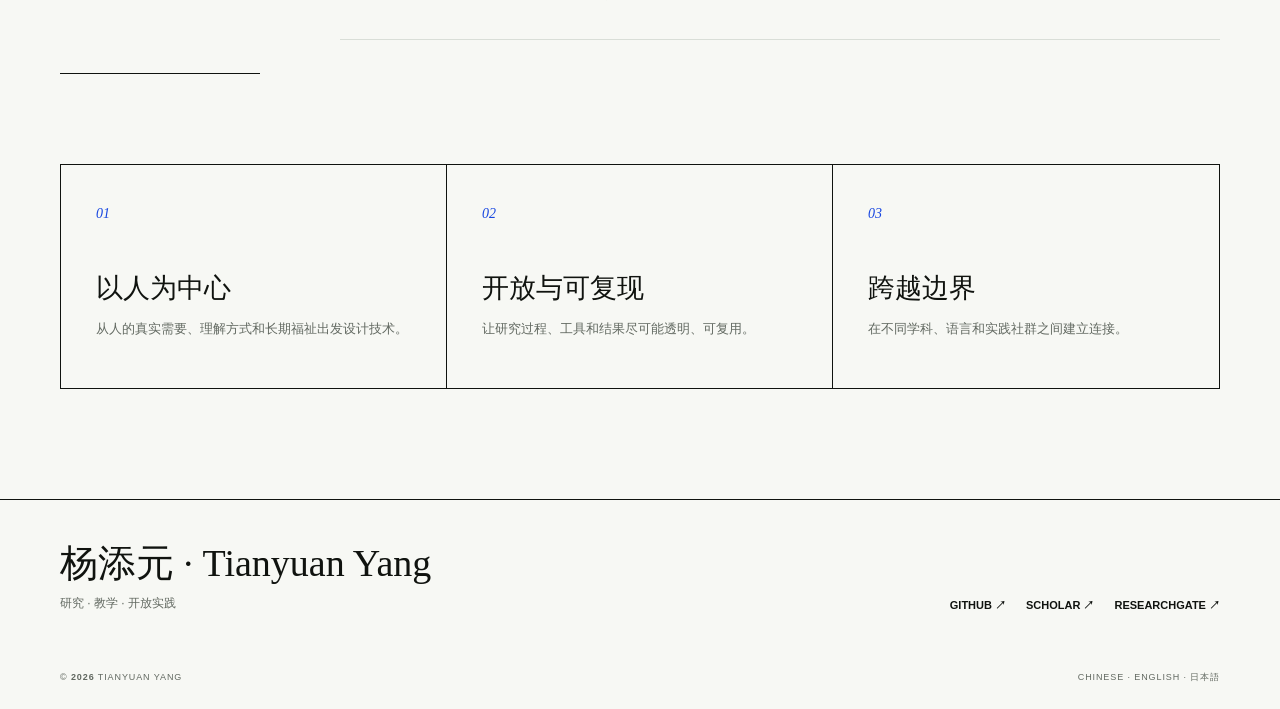
==== commit 973efe49: "Restore navigation script and bust page cache" ====
--- a/about.html
+++ b/about.html
@@ -1,8 +1,12 @@
 
-<!doctype html><html lang="zh-CN"><head><meta charset="utf-8"><meta name="viewport" content="width=device-width,initial-scale=1"><meta name="description" content="关于杨添元 Tianyuan Yang"><title>关于 · 杨添元</title><link rel="stylesheet" href="styles.css?v=20260719-6"><script src="script.js?v=20260719-6" defer></script></head><body data-page="about"><a class="skip" href="#main" data-i18n="skip">跳到正文</a><header data-site-header class="site-header"><div class="nav-shell wrap"><a class="brand" href="index.html"><strong>杨添元</strong><span>Tianyuan Yang</span></a><button class="menu-button" aria-expanded="false" aria-label="Menu">☰</button><nav class="main-nav"><a href="index.html">首页</a><a class="active" href="about.html">关于</a><a href="research.html">研究</a><a href="publications.html">成果</a><a href="teaching.html">教学</a><a href="interests.html">更多</a></nav><div class="lang-switch" aria-label="Language"><button class="active">中</button><button>EN</button><button>日</button></div></div></header><main id="main">
+
+<!doctype html><html lang="zh-CN"><head><meta charset="utf-8"><meta name="viewport" content="width=device-width,initial-scale=1"><meta name="description" content="关于杨添元 Tianyuan Yang"><title>关于 · 杨添元</title><link rel="stylesheet" href="styles.css?v=20260719-7"><script src="script.js?v=20260719-7" defer></script></head><body data-page="about"><a class="skip" href="#main" data-i18n="skip">跳到正文</a><header data-site-header class="site-header"><div class="nav-shell wrap"><a class="brand" href="index.html?v=20260719-7""><strong>杨添元</strong><span>Tianyuan Yang</span></a><button class="menu-button" aria-expanded="false" aria-label="Menu">☰</button><nav class="main-nav"><a href="index.html?v=20260719-7"">首页</a><a class="active" href="about.html?v=20260719-7"">关于</a><a href="research.html?v=20260719-7"">研究</a><a href="publications.html?v=20260719-7"">成果</a><a href="teaching.html?v=20260719-7"">教学</a><a href="interests.html?v=20260719-7"">更多</a></nav><div class="lang-switch" aria-label="Language"><button class="active">中</button><button>EN</button><button>日</button></div></div></header><main id="main">
 <section class="page-head wrap reveal"><p class="page-no">01 / ABOUT</p><h1 data-i18n="about_title">关于杨添元</h1><p data-i18n="about_lead">研究从哪里出发，往哪里去，以及我为何关心这些问题。</p></section>
 <section class="profile-grid wrap reveal"><div class="profile-photo"><img src="assets/tianyuan-yang.jpg" alt="杨添元 Tianyuan Yang"><p>杨添元<br>Tianyuan Yang</p></div><div class="long-copy"><p data-i18n="about_p1">九州大学计算机科学博士研究生，K2-SPRING 全额奖学金获得者，预计于 2027 年 2 月完成博士学位。</p><p data-i18n="about_p2">我的研究聚焦人工智能、教育推荐系统、教育数据挖掘与人机交互，尤其关注知识图谱、可解释课程推荐和生成式 AI 辅助知识建模。</p><p data-i18n="about_p3">我也参与社会化推荐、人体动作建模与 VR 群体行为感知等合作研究。截至 2026 年 2 月，简历收录 18 篇国际成果。</p><div class="inline-links"><a href="https://scholar.google.com/citations?user=Yo2p_CYAAAAJ&amp;hl=zh-CN&amp;authuser=1" target="_blank" rel="noopener">Google Scholar ↗</a><a href="https://www.researchgate.net/profile/Tianyuan-Yang-7/research" target="_blank" rel="noopener">ResearchGate ↗</a><a href="https://github.com/Big-God-Tianyuan" target="_blank" rel="noopener">GitHub ↗</a></div></div></section>
 <section class="content-section wrap reveal"><div class="section-label"><span data-i18n="journey">教育经历</span><small>EDUCATION</small></div><div class="clean-timeline"><article><time>2024—2027</time><div><h2 data-i18n="timeline_now_title">九州大学 · 计算机科学博士</h2><p data-i18n="timeline_now_desc">2024.04—2027.02（预计）· 人工智能、推荐系统、教育支持与人机交互 · K2-SPRING 全额奖学金</p></div></article><article><time>2022—2024</time><div><h2 data-i18n="timeline_phd_title">九州大学 · 计算机科学硕士</h2><p data-i18n="timeline_phd_desc">2022.04—2024.02 · 人工智能、推荐系统、社会计算与人机交互</p></div></article><article><time>2016—2020</time><div><h2 data-i18n="timeline_early_title">沈阳理工大学 · 通信工程学士</h2><p data-i18n="timeline_early_desc">2016.09—2020.07 · 专业前 5% · 连续获得一等奖学金 · 优秀毕业生</p></div></article></div></section>
 <section class="values wrap reveal"><div><span>01</span><h2 data-i18n="value_1_title">以人为中心</h2><p data-i18n="value_1_desc">从人的真实需要、理解方式和长期福祉出发设计技术。</p></div><div><span>02</span><h2 data-i18n="value_2_title">开放与可复现</h2><p data-i18n="value_2_desc">让研究过程、工具和结果尽可能透明、可复用。</p></div><div><span>03</span><h2 data-i18n="value_3_title">跨越边界</h2><p data-i18n="value_3_desc">在不同学科、语言和实践社群之间建立连接。</p></div></section>
 </main><footer data-site-footer></footer></body></html>
-
+
+
+
+
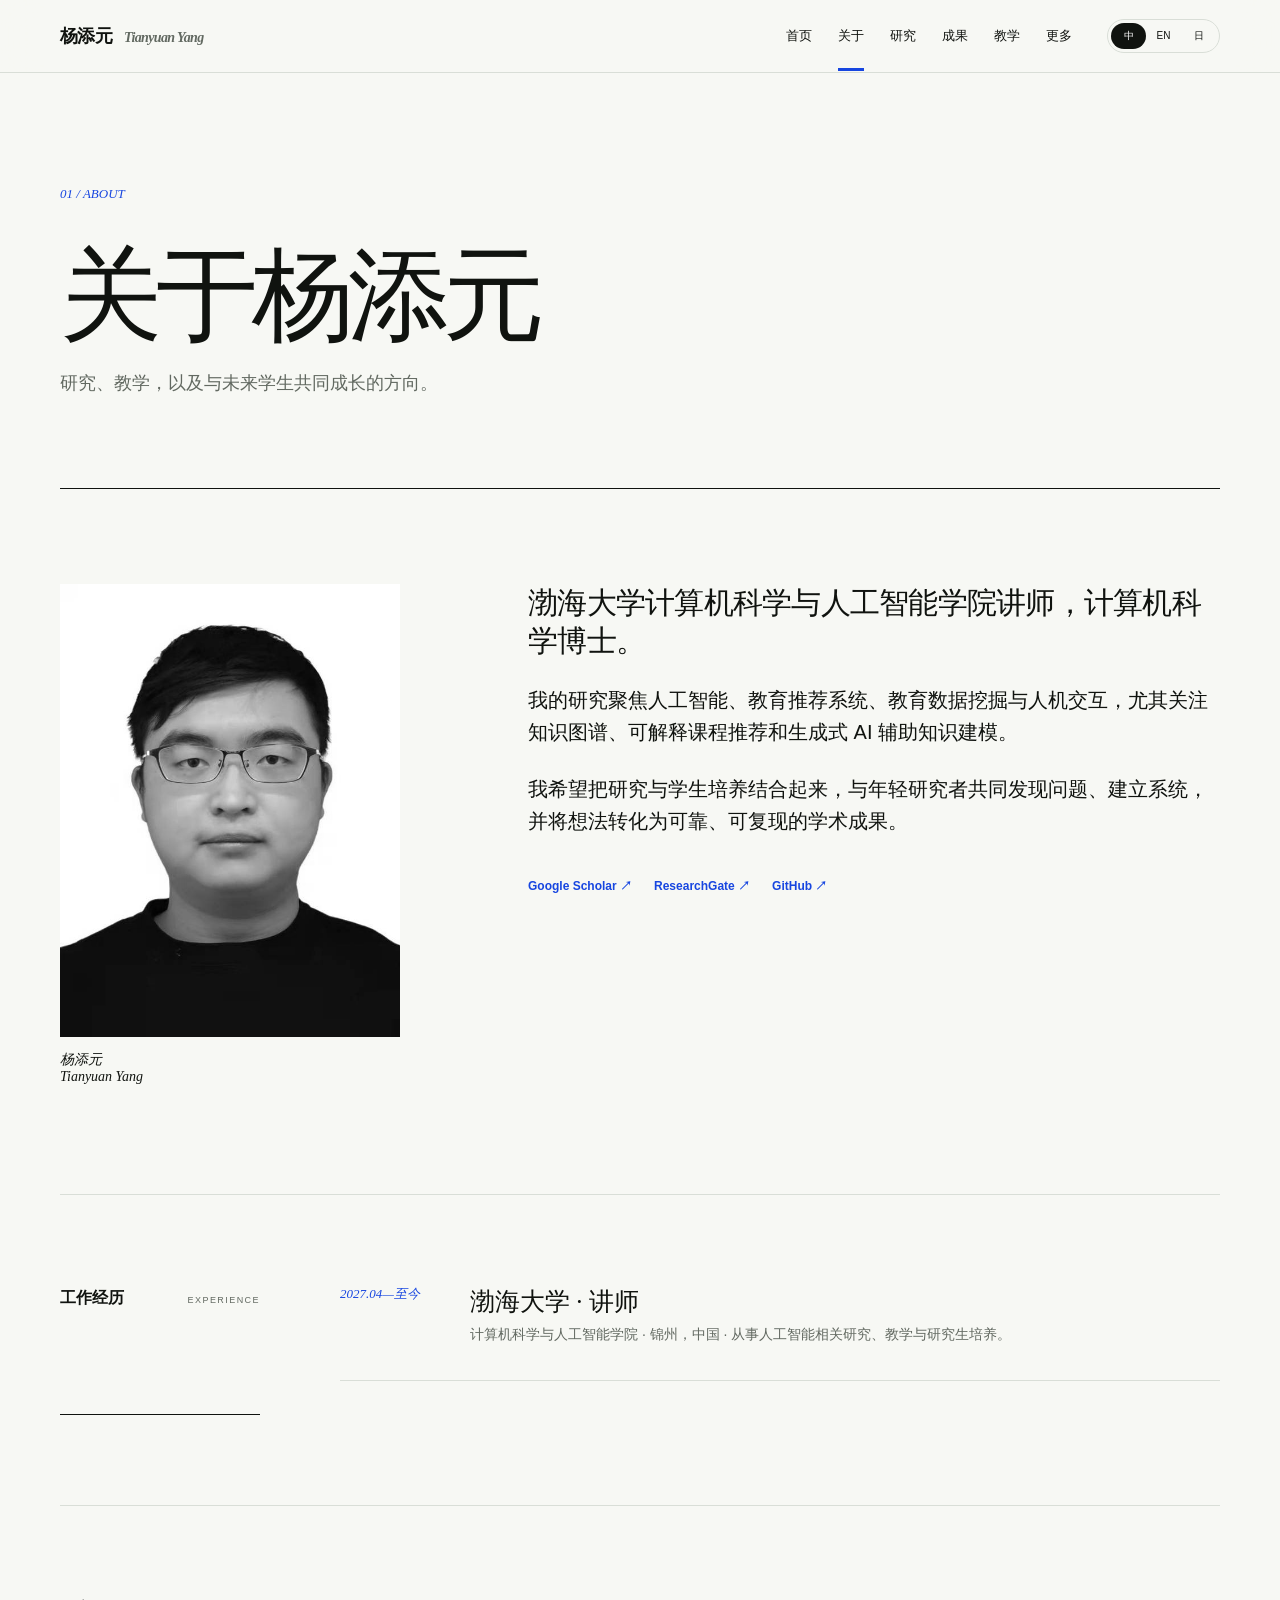
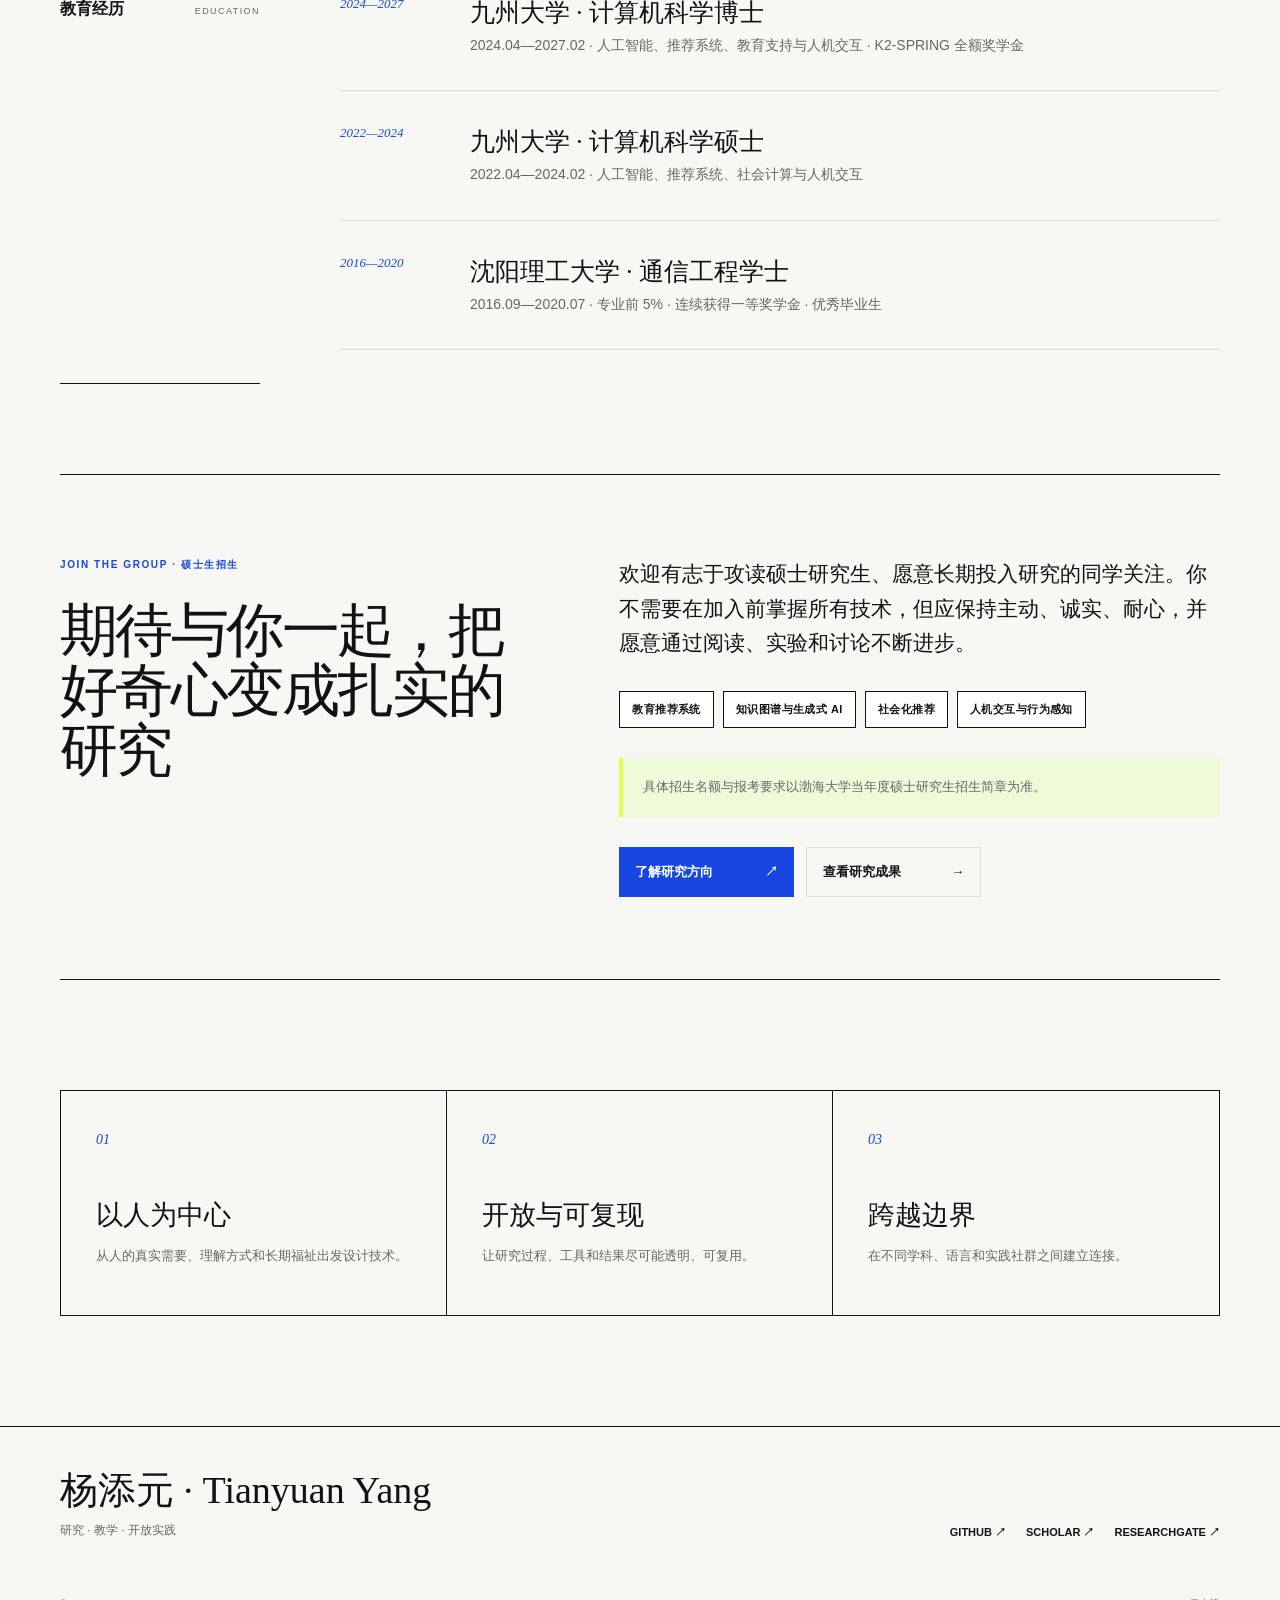
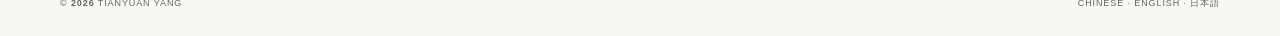
==== commit 87db824f: "Present future faculty role and student recruitment" ====
--- a/about.html
+++ b/about.html
@@ -1,12 +1,12 @@
 
 
-<!doctype html><html lang="zh-CN"><head><meta charset="utf-8"><meta name="viewport" content="width=device-width,initial-scale=1"><meta name="description" content="关于杨添元 Tianyuan Yang"><title>关于 · 杨添元</title><link rel="stylesheet" href="styles.css?v=20260719-7"><script src="script.js?v=20260719-7" defer></script></head><body data-page="about"><a class="skip" href="#main" data-i18n="skip">跳到正文</a><header data-site-header class="site-header"><div class="nav-shell wrap"><a class="brand" href="index.html?v=20260719-7""><strong>杨添元</strong><span>Tianyuan Yang</span></a><button class="menu-button" aria-expanded="false" aria-label="Menu">☰</button><nav class="main-nav"><a href="index.html?v=20260719-7"">首页</a><a class="active" href="about.html?v=20260719-7"">关于</a><a href="research.html?v=20260719-7"">研究</a><a href="publications.html?v=20260719-7"">成果</a><a href="teaching.html?v=20260719-7"">教学</a><a href="interests.html?v=20260719-7"">更多</a></nav><div class="lang-switch" aria-label="Language"><button class="active">中</button><button>EN</button><button>日</button></div></div></header><main id="main">
-<section class="page-head wrap reveal"><p class="page-no">01 / ABOUT</p><h1 data-i18n="about_title">关于杨添元</h1><p data-i18n="about_lead">研究从哪里出发，往哪里去，以及我为何关心这些问题。</p></section>
-<section class="profile-grid wrap reveal"><div class="profile-photo"><img src="assets/tianyuan-yang.jpg" alt="杨添元 Tianyuan Yang"><p>杨添元<br>Tianyuan Yang</p></div><div class="long-copy"><p data-i18n="about_p1">九州大学计算机科学博士研究生，K2-SPRING 全额奖学金获得者，预计于 2027 年 2 月完成博士学位。</p><p data-i18n="about_p2">我的研究聚焦人工智能、教育推荐系统、教育数据挖掘与人机交互，尤其关注知识图谱、可解释课程推荐和生成式 AI 辅助知识建模。</p><p data-i18n="about_p3">我也参与社会化推荐、人体动作建模与 VR 群体行为感知等合作研究。截至 2026 年 2 月，简历收录 18 篇国际成果。</p><div class="inline-links"><a href="https://scholar.google.com/citations?user=Yo2p_CYAAAAJ&amp;hl=zh-CN&amp;authuser=1" target="_blank" rel="noopener">Google Scholar ↗</a><a href="https://www.researchgate.net/profile/Tianyuan-Yang-7/research" target="_blank" rel="noopener">ResearchGate ↗</a><a href="https://github.com/Big-God-Tianyuan" target="_blank" rel="noopener">GitHub ↗</a></div></div></section>
-<section class="content-section wrap reveal"><div class="section-label"><span data-i18n="journey">教育经历</span><small>EDUCATION</small></div><div class="clean-timeline"><article><time>2024—2027</time><div><h2 data-i18n="timeline_now_title">九州大学 · 计算机科学博士</h2><p data-i18n="timeline_now_desc">2024.04—2027.02（预计）· 人工智能、推荐系统、教育支持与人机交互 · K2-SPRING 全额奖学金</p></div></article><article><time>2022—2024</time><div><h2 data-i18n="timeline_phd_title">九州大学 · 计算机科学硕士</h2><p data-i18n="timeline_phd_desc">2022.04—2024.02 · 人工智能、推荐系统、社会计算与人机交互</p></div></article><article><time>2016—2020</time><div><h2 data-i18n="timeline_early_title">沈阳理工大学 · 通信工程学士</h2><p data-i18n="timeline_early_desc">2016.09—2020.07 · 专业前 5% · 连续获得一等奖学金 · 优秀毕业生</p></div></article></div></section>
+<!doctype html><html lang="zh-CN"><head><meta charset="utf-8"><meta name="viewport" content="width=device-width,initial-scale=1"><meta name="description" content="关于杨添元 Tianyuan Yang · 渤海大学讲师"><title>关于 · 杨添元</title><link rel="stylesheet" href="styles.css?v=20260720-9"><script src="script.js?v=20260720-4" defer></script></head><body data-page="about"><a class="skip" href="#main" data-i18n="skip">跳到正文</a><header data-site-header class="site-header"><div class="nav-shell wrap"><a class="brand" href="index.html?v=20260719-7""><strong>杨添元</strong><span>Tianyuan Yang</span></a><button class="menu-button" aria-expanded="false" aria-label="Menu">☰</button><nav class="main-nav"><a href="index.html?v=20260719-7"">首页</a><a class="active" href="about.html?v=20260720-8"">关于</a><a href="research.html?v=20260719-7"">研究</a><a href="publications.html?v=20260719-7"">成果</a><a href="teaching.html?v=20260719-7"">教学</a><a href="interests.html?v=20260719-7"">更多</a></nav><div class="lang-switch" aria-label="Language"><button class="active">中</button><button>EN</button><button>日</button></div></div></header><main id="main">
+<section class="page-head wrap reveal"><p class="page-no">01 / ABOUT</p><h1 data-i18n="about_title">关于杨添元</h1><p data-i18n="about_lead">研究、教学，以及与未来学生共同成长的方向。</p></section>
+<section class="profile-grid wrap reveal"><div class="profile-photo"><img src="assets/tianyuan-yang.jpg" alt="杨添元 Tianyuan Yang"><p>杨添元<br>Tianyuan Yang</p></div><div class="long-copy"><p data-i18n="about_p1">渤海大学计算机科学与人工智能学院讲师，计算机科学博士。</p><p data-i18n="about_p2">我的研究聚焦人工智能、教育推荐系统、教育数据挖掘与人机交互，尤其关注知识图谱、可解释课程推荐和生成式 AI 辅助知识建模。</p><p data-i18n="about_p3">我希望把研究与学生培养结合起来，与年轻研究者共同发现问题、建立系统，并将想法转化为可靠、可复现的学术成果。</p><div class="inline-links"><a href="https://scholar.google.com/citations?user=Yo2p_CYAAAAJ&amp;hl=zh-CN&amp;authuser=1" target="_blank" rel="noopener">Google Scholar ↗</a><a href="https://www.researchgate.net/profile/Tianyuan-Yang-7/research" target="_blank" rel="noopener">ResearchGate ↗</a><a href="https://github.com/Big-God-Tianyuan" target="_blank" rel="noopener">GitHub ↗</a></div></div></section>
+<section class="content-section wrap reveal"><div class="section-label"><span data-i18n="experience_title">工作经历</span><small>EXPERIENCE</small></div><div class="clean-timeline"><article><time data-i18n="experience_date">2027.04—至今</time><div><h2 data-i18n="experience_role">渤海大学 · 讲师</h2><p data-i18n="experience_desc">计算机科学与人工智能学院 · 锦州，中国 · 从事人工智能相关研究、教学与研究生培养。</p></div></article></div></section>
+<section class="content-section wrap reveal"><div class="section-label"><span data-i18n="journey">教育经历</span><small>EDUCATION</small></div><div class="clean-timeline"><article><time>2024—2027</time><div><h2 data-i18n="timeline_now_title">九州大学 · 计算机科学博士</h2><p data-i18n="timeline_now_desc">2024.04—2027.02 · 人工智能、推荐系统、教育支持与人机交互 · K2-SPRING 全额奖学金</p></div></article><article><time>2022—2024</time><div><h2 data-i18n="timeline_phd_title">九州大学 · 计算机科学硕士</h2><p data-i18n="timeline_phd_desc">2022.04—2024.02 · 人工智能、推荐系统、社会计算与人机交互</p></div></article><article><time>2016—2020</time><div><h2 data-i18n="timeline_early_title">沈阳理工大学 · 通信工程学士</h2><p data-i18n="timeline_early_desc">2016.09—2020.07 · 专业前 5% · 连续获得一等奖学金 · 优秀毕业生</p></div></article></div></section>
+<section id="recruitment" class="recruit-section wrap reveal"><div class="recruit-heading"><p class="micro" data-i18n="recruit_kicker">JOIN THE GROUP · 硕士生招生</p><h2 data-i18n="recruit_about_title">期待与你一起，把好奇心变成扎实的研究</h2></div><div class="recruit-copy"><p data-i18n="recruit_about_desc">欢迎有志于攻读硕士研究生、愿意长期投入研究的同学关注。你不需要在加入前掌握所有技术，但应保持主动、诚实、耐心，并愿意通过阅读、实验和讨论不断进步。</p><div class="recruit-topics"><span data-i18n="recruit_topic_1">教育推荐系统</span><span data-i18n="recruit_topic_2">知识图谱与生成式 AI</span><span data-i18n="recruit_topic_3">社会化推荐</span><span data-i18n="recruit_topic_4">人机交互与行为感知</span></div><p class="recruit-note" data-i18n="recruit_note">具体招生名额与报考要求以渤海大学当年度硕士研究生招生简章为准。</p><div class="recruit-links"><a class="solid-link" href="research.html?v=20260719-7"><span data-i18n="recruit_research">了解研究方向</span><b>↗</b></a><a class="line-link" href="publications.html?v=20260720-publications-2"><span data-i18n="recruit_outputs">查看研究成果</span><b>→</b></a></div></div></section>
 <section class="values wrap reveal"><div><span>01</span><h2 data-i18n="value_1_title">以人为中心</h2><p data-i18n="value_1_desc">从人的真实需要、理解方式和长期福祉出发设计技术。</p></div><div><span>02</span><h2 data-i18n="value_2_title">开放与可复现</h2><p data-i18n="value_2_desc">让研究过程、工具和结果尽可能透明、可复用。</p></div><div><span>03</span><h2 data-i18n="value_3_title">跨越边界</h2><p data-i18n="value_3_desc">在不同学科、语言和实践社群之间建立连接。</p></div></section>
 </main><footer data-site-footer></footer></body></html>
 
 
-
-
--- a/styles.css
+++ b/styles.css
@@ -1,4 +1,3 @@
-
 :root{--bg:#f7f8f4;--paper:#fff;--ink:#10130f;--muted:#626961;--line:#d9ded7;--blue:#1746e0;--lime:#dfff54;--sans:"Helvetica Neue",Arial,"Noto Sans SC","Noto Sans JP",sans-serif;--serif:"Iowan Old Style","Times New Roman","Noto Serif SC","Noto Serif JP",serif;--wrap:min(1160px,calc(100% - 56px))}
 *{box-sizing:border-box}html{scroll-behavior:smooth}body{margin:0;background:var(--bg);color:var(--ink);font-family:var(--sans);line-height:1.6;-webkit-font-smoothing:antialiased}a{color:inherit;text-decoration:none}button{font:inherit;color:inherit}.wrap{width:var(--wrap);margin-inline:auto}.skip{position:fixed;z-index:100;top:-60px;left:20px;padding:10px 15px;background:var(--ink);color:#fff}.skip:focus{top:12px}
 .site-header{position:sticky;top:0;z-index:40;border-bottom:1px solid var(--line);background:rgba(247,248,244,.92);backdrop-filter:blur(18px)}.nav-shell{height:72px;display:flex;align-items:center;gap:35px}.brand{display:flex;align-items:baseline;gap:12px;font-weight:800;letter-spacing:-.04em}.brand strong{font-size:18px}.brand span{font-family:var(--serif);font-style:italic;color:var(--muted);font-size:14px}.main-nav{display:flex;align-items:center;gap:26px;margin-left:auto;font-size:13px}.main-nav a{position:relative;padding:25px 0}.main-nav a:after{content:"";position:absolute;left:0;right:100%;bottom:0;height:3px;background:var(--blue);transition:right .2s}.main-nav a:hover:after,.main-nav a.active:after{right:0}.lang-switch{display:flex;border:1px solid var(--line);border-radius:999px;padding:3px}.lang-switch button{border:0;background:transparent;border-radius:999px;min-width:35px;padding:5px 7px;font-size:10px;cursor:pointer}.lang-switch button.active{background:var(--ink);color:#fff}.menu-button{display:none;border:0;background:transparent;font-size:22px;padding:8px;cursor:pointer}
@@ -6,7 +5,7 @@
 .home-index{border-top:1px solid var(--line)}.home-index>a{display:grid;grid-template-columns:70px 1fr auto;align-items:center;gap:20px;padding:27px 18px 27px 0;border-bottom:1px solid var(--line);transition:.25s}.home-index>a:hover{padding-left:18px;background:var(--paper)}.home-index>a>span{font:italic 14px var(--serif);color:var(--blue)}.home-index small{font-size:9px;letter-spacing:.16em;color:var(--muted)}.home-index h2{display:inline;margin:0 18px 0 0;font:500 30px var(--serif)}.home-index p{display:inline;color:var(--muted);font-size:13px}.home-index b{font-size:20px}.home-lower{display:grid;grid-template-columns:1fr 1fr;gap:9vw;padding-block:110px}.manifesto blockquote,.teaching-quote blockquote{margin:0 0 30px;font:500 clamp(30px,3vw,46px)/1.18 var(--serif);letter-spacing:-.035em}.text-link{font-size:12px;font-weight:700;color:var(--blue)}.section-label{display:flex;justify-content:space-between;align-items:baseline;padding-bottom:14px;border-bottom:1px solid var(--ink)}.section-label span{font-weight:750}.section-label small{font-size:9px;letter-spacing:.16em;color:var(--muted)}.updates ol{list-style:none;padding:0;margin:0}.updates li{display:grid;grid-template-columns:90px 1fr;gap:15px;padding:18px 0;border-bottom:1px solid var(--line)}.updates time,.clean-timeline time,.mini-list time{font:italic 13px var(--serif);color:var(--blue)}.updates p{margin:0;font-size:13px}
 .page-head{padding:100px 0 72px;border-bottom:1px solid var(--ink)}.page-no{font:italic 13px var(--serif);color:var(--blue)}.page-head h1{font:500 clamp(58px,8vw,112px)/.95 var(--serif);letter-spacing:-.06em;margin:45px 0 25px}.page-head>p:last-child{max-width:650px;color:var(--muted);font-size:18px}.profile-grid{display:grid;grid-template-columns:340px 1fr;gap:10vw;padding-block:95px}.profile-photo img{width:100%;display:block;filter:grayscale(1)}.profile-photo p{font:italic 14px var(--serif);margin-top:14px}.long-copy{font-size:20px;max-width:690px}.long-copy p{margin:0 0 25px}.long-copy p:first-child{font:500 30px/1.25 var(--serif);letter-spacing:-.025em}.inline-links{display:flex;gap:22px;margin-top:40px;font-size:12px;font-weight:700;color:var(--blue)}.content-section{display:grid;grid-template-columns:200px 1fr;gap:80px;padding:90px 0;border-top:1px solid var(--line)}.clean-timeline article{display:grid;grid-template-columns:100px 1fr;gap:30px;padding:0 0 34px;margin-bottom:34px;border-bottom:1px solid var(--line)}.clean-timeline h2{margin:0;font:500 25px var(--serif)}.clean-timeline p{margin:5px 0 0;color:var(--muted);font-size:14px}.values{display:grid;grid-template-columns:repeat(3,1fr);border:1px solid var(--ink);margin-bottom:110px}.values>div{padding:35px;border-right:1px solid var(--ink)}.values>div:last-child{border:0}.values span,.notes-grid>article>span{font:italic 14px var(--serif);color:var(--blue)}.values h2{font:500 27px var(--serif);margin:45px 0 10px}.values p{color:var(--muted);font-size:13px}
 .research-intro{display:grid;grid-template-columns:1fr 1fr;gap:9vw;padding:70px 0}.research-intro>p{font:500 28px/1.35 var(--serif);margin:0}.method-list{display:flex;flex-wrap:wrap;align-content:start;gap:8px}.method-list span{border:1px solid var(--line);padding:7px 10px;font-size:10px;letter-spacing:.08em;background:var(--paper)}.research-projects{border-top:1px solid var(--ink);margin-bottom:110px}.research-row{display:grid;grid-template-columns:90px 1.3fr .7fr;gap:45px;padding:50px 0;border-bottom:1px solid var(--line)}.research-num{font:italic 14px var(--serif);color:var(--blue)}.research-row h2{font:500 39px/1.1 var(--serif);letter-spacing:-.035em;margin:0 0 15px}.research-row>div>p:not(.micro){max-width:650px;color:var(--muted)}.research-row aside{border-left:1px solid var(--line);padding-left:28px}.research-row aside b{font-size:10px;letter-spacing:.12em}.research-row aside p{font:italic 21px/1.3 var(--serif);margin-top:15px}.project-links{display:flex;gap:20px;margin-top:25px;font-size:11px;font-weight:750;color:var(--blue)}
-.pub-tools{display:flex;justify-content:space-between;align-items:center;padding:36px 0}.filters{display:flex;gap:7px}.filters button{border:1px solid var(--line);background:transparent;padding:8px 16px;border-radius:50px;font-size:11px;cursor:pointer}.filters button:hover,.filters button.active{background:var(--ink);color:#fff}.pub-tools>p{font:italic 13px var(--serif);color:var(--muted)}.pub-list{border-top:1px solid var(--ink);margin-bottom:110px}.pub-item{display:grid;grid-template-columns:85px 1fr auto;gap:35px;padding:34px 0;border-bottom:1px solid var(--line)}.pub-item[hidden]{display:none}.pub-item time{font:italic 15px var(--serif);color:var(--blue)}.pub-type{font-size:9px;letter-spacing:.16em;color:var(--muted);margin-bottom:8px}.pub-item h2{font:500 27px/1.25 var(--serif);margin:0 0 7px}.pub-item p{font-size:13px;color:var(--muted);margin:0}.pub-item .takeaway{margin-top:12px;color:var(--ink);max-width:700px}.pub-actions{display:flex;align-items:start;gap:6px}.pub-actions a{border:1px solid var(--line);padding:5px 8px;font-size:9px}.pub-actions a:hover{border-color:var(--blue);color:var(--blue)}
+.pub-tools{display:flex;justify-content:space-between;align-items:center;padding:36px 0}.filters{display:flex;gap:7px}.filters button{border:1px solid var(--line);background:transparent;padding:8px 16px;border-radius:50px;font-size:11px;cursor:pointer}.filters button:hover,.filters button.active{background:var(--ink);color:#fff}.pub-tools>p{font:italic 13px var(--serif);color:var(--muted)}.pub-list{border-top:1px solid var(--ink);margin-bottom:110px}.pub-item{display:grid;grid-template-columns:85px 1fr;gap:35px;padding:34px 0;border-bottom:1px solid var(--line)}.pub-item[hidden]{display:none}.pub-item time{display:flex;flex-direction:column;align-items:flex-start;gap:8px;color:var(--blue)}.pub-number{display:grid;place-items:center;width:45px;height:45px;border:1px solid var(--line);font:700 22px/1 var(--sans);letter-spacing:-.05em}.pub-year{font:italic 13px var(--serif)}.pub-type{font-size:9px;letter-spacing:.16em;color:var(--muted);margin-bottom:8px}.pub-item h2{font:500 27px/1.25 var(--serif);margin:0 0 7px}.pub-item p{font-size:13px;color:var(--muted);margin:0}.self-author{color:var(--ink);font-weight:850}.pub-item p.pub-metrics{display:flex;flex-wrap:wrap;gap:6px;margin-top:14px}.pub-metrics span{border:1px solid #c9d3e3;background:#f1f4f8;color:#244b93;padding:3px 9px;font:700 10px/1.35 var(--sans);letter-spacing:.05em}.pub-item .takeaway{margin-top:12px;color:var(--ink);max-width:700px}.pub-actions{display:flex;align-items:start;gap:6px}.pub-actions a{border:1px solid var(--line);padding:5px 8px;font-size:9px}.pub-actions a:hover{border-color:var(--blue);color:var(--blue)}
 .teaching-quote{padding:90px 0;max-width:960px;margin-inline:auto}.teaching-quote blockquote{font-size:clamp(38px,5vw,65px)}.catalog{padding:50px 0}.catalog-list article{display:grid;grid-template-columns:80px 1fr auto;gap:30px;padding:25px 0;border-bottom:1px solid var(--line)}.catalog-list article>span{font:italic 13px var(--serif);color:var(--blue)}.catalog-list h2{font:500 24px var(--serif);margin:0}.catalog-list p{font-size:13px;color:var(--muted);margin:4px 0 0}.catalog-list a{font-size:9px;letter-spacing:.08em}.two-catalogs{display:grid;grid-template-columns:1fr 1fr;gap:8vw;padding-bottom:100px}.mini-list article{display:grid;grid-template-columns:80px 1fr;gap:18px;padding:20px 0;border-bottom:1px solid var(--line)}.mini-list h3{font:500 18px var(--serif);margin:0}
 .notes-grid{display:grid;grid-template-columns:repeat(2,1fr);gap:1px;background:var(--line);border:1px solid var(--line);margin-block:75px 110px}.notes-grid article{min-height:250px;padding:34px;background:var(--bg);position:relative}.notes-grid article:hover{background:var(--paper)}.notes-grid .note-feature{grid-column:1/-1;min-height:360px;background:var(--blue);color:#fff}.note-feature h2{font:500 clamp(45px,6vw,75px) var(--serif);margin:55px 0 15px}.note-feature p:not(.micro){max-width:650px;color:rgba(255,255,255,.72)}.note-feature>span{position:absolute;right:34px;bottom:28px;color:var(--lime)}.notes-grid article:not(.note-feature) h2{font:500 33px var(--serif);margin:75px 0 12px}.notes-grid article:not(.note-feature) p{color:var(--muted);font-size:13px}
 .site-footer{border-top:1px solid var(--ink);padding:38px 0 25px}.footer-top{display:grid;grid-template-columns:1fr auto;gap:40px;align-items:end}.footer-name strong{display:block;font:500 38px var(--serif)}.footer-name span{color:var(--muted);font-size:12px}.footer-links{display:flex;gap:20px;font-size:11px;font-weight:700}.footer-bottom{display:flex;justify-content:space-between;margin-top:55px;color:var(--muted);font-size:9px;letter-spacing:.1em}.reveal,.js-motion .reveal,.js-motion .reveal.in{opacity:1;transform:none;transition:none}
@@ -25,5 +24,8 @@
 .pub-item h2 a{text-decoration-thickness:1px;text-underline-offset:5px;text-decoration-color:transparent;transition:.2s}.pub-item h2 a:hover{color:var(--blue);text-decoration-color:currentColor}.pub-item:has(h2 a:hover){background:rgba(201,255,49,.12)}
 @media(max-width:880px){.cover-hero{grid-template-columns:1fr;margin-top:18px;padding-inline:clamp(24px,6vw,54px);background-position:68% center}.cover-hero:before{background-image:linear-gradient(180deg,rgba(247,248,244,.96) 0%,rgba(247,248,244,.88) 58%,rgba(247,248,244,.7) 100%),url("assets/research-cover.jpg")}.research-card{max-width:430px;margin:0 0 20px}.cover-hero .hero-aside{display:block}}
 @media(max-width:600px){.cover-hero{margin-top:10px;padding:52px 22px 44px;border-left:0;border-right:0}.cover-hero .hero-main h1{font-size:54px}.hero-name-en{margin-top:-12px}.identity-portrait{max-width:280px;margin-top:20px}.research-card{margin-top:10px;padding:22px;box-shadow:8px 8px 0 var(--lime)}.research-card>strong{font-size:26px}}
+.recruit-banner{display:grid;grid-template-columns:minmax(0,1.1fr) minmax(280px,.9fr);gap:8vw;align-items:end;margin-top:78px;padding:38px 42px;background:var(--ink);color:var(--paper);box-shadow:12px 12px 0 var(--lime)}.recruit-banner .micro{color:var(--lime);margin:0 0 22px}.recruit-banner h2{margin:0;font:500 clamp(32px,4vw,54px)/1.05 var(--serif);letter-spacing:-.04em}.recruit-banner>div:last-child>p{margin:0 0 24px;color:rgba(247,248,244,.72);font-size:15px;line-height:1.7}.recruit-banner .text-link{color:var(--lime)}
+.recruit-section{display:grid;grid-template-columns:minmax(260px,.85fr) minmax(0,1.15fr);gap:9vw;margin-bottom:110px;padding:82px 0;border-top:1px solid var(--ink);border-bottom:1px solid var(--ink);scroll-margin-top:100px}.recruit-heading .micro{color:var(--blue);margin:0 0 28px}.recruit-heading h2{margin:0;font:500 clamp(38px,4.5vw,64px)/1.04 var(--serif);letter-spacing:-.045em}.recruit-copy>p:first-child{margin:0 0 30px;font:500 21px/1.65 var(--serif)}.recruit-topics{display:flex;flex-wrap:wrap;gap:9px;margin:0 0 30px}.recruit-topics span{padding:9px 12px;border:1px solid var(--ink);background:var(--paper);font-size:11px;font-weight:750;letter-spacing:.04em}.recruit-note{padding:18px 20px;border-left:4px solid var(--lime);background:rgba(201,255,49,.13);color:var(--muted);font-size:13px;line-height:1.7}.recruit-links{display:flex;flex-wrap:wrap;gap:12px;margin-top:30px}
+@media(max-width:880px){.recruit-banner,.recruit-section{grid-template-columns:1fr;gap:34px}.recruit-banner{margin-inline:24px;padding:34px}.recruit-section{margin-inline:24px}}
+@media(max-width:600px){.recruit-banner{margin-top:50px;margin-inline:18px;padding:28px 24px;box-shadow:8px 8px 0 var(--lime)}.recruit-banner h2{font-size:34px}.recruit-section{margin-inline:22px;padding:62px 0}.recruit-heading h2{font-size:42px}.recruit-links{display:grid}.recruit-links a{justify-content:space-between}}
 @media(prefers-reduced-motion:reduce){*{scroll-behavior:auto!important;transition:none!important}.reveal{opacity:1;transform:none}}
-
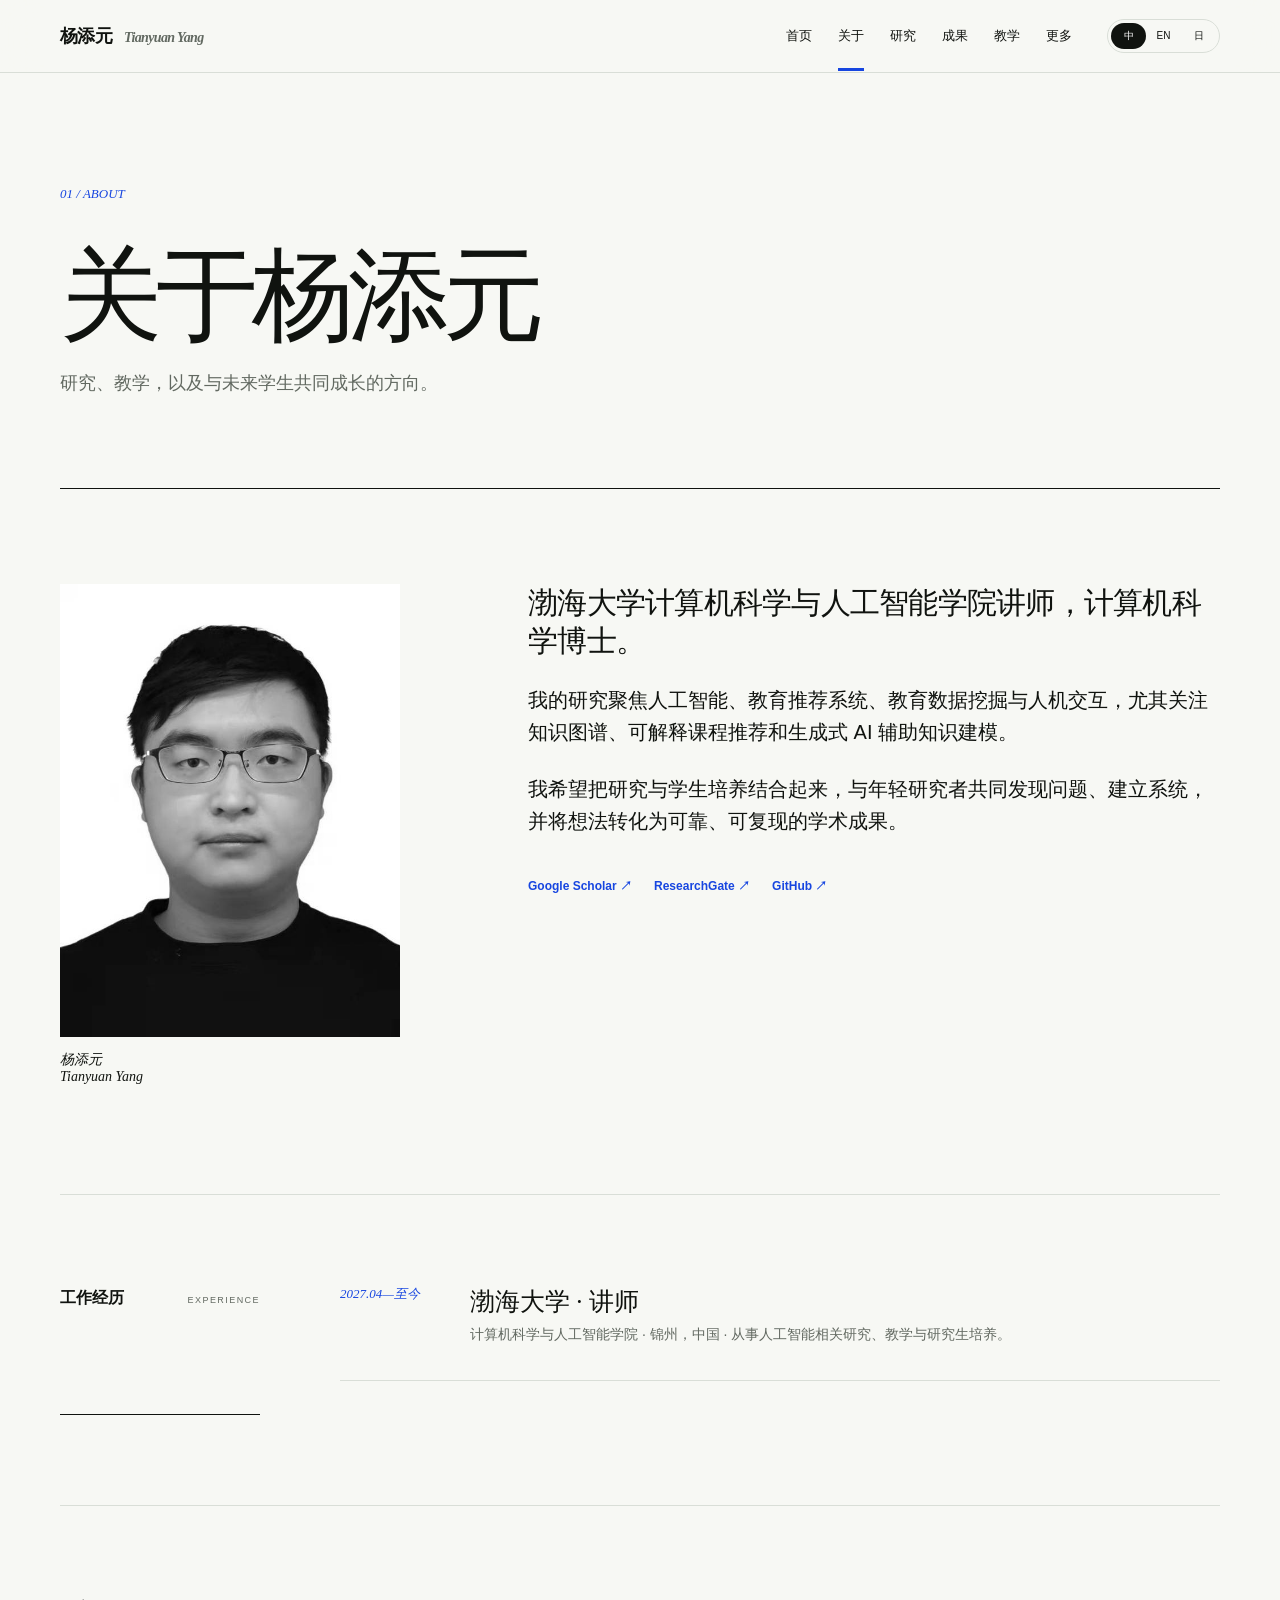
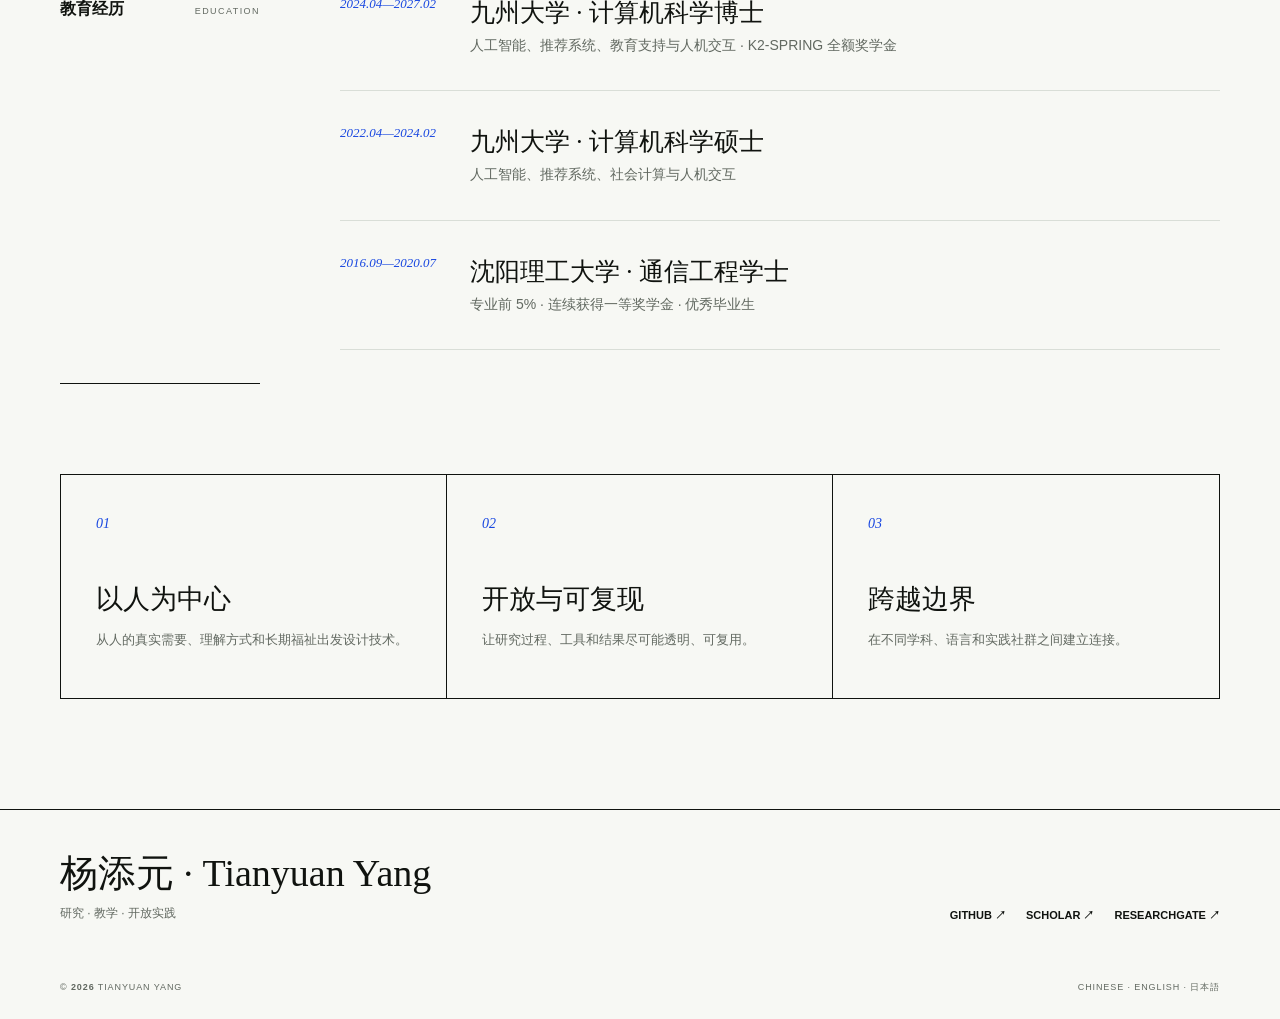
==== commit 824587b7: "Refine recruitment layout and timeline dates" ====
--- a/about.html
+++ b/about.html
@@ -1,12 +1,10 @@
 
 
-<!doctype html><html lang="zh-CN"><head><meta charset="utf-8"><meta name="viewport" content="width=device-width,initial-scale=1"><meta name="description" content="关于杨添元 Tianyuan Yang · 渤海大学讲师"><title>关于 · 杨添元</title><link rel="stylesheet" href="styles.css?v=20260720-9"><script src="script.js?v=20260720-4" defer></script></head><body data-page="about"><a class="skip" href="#main" data-i18n="skip">跳到正文</a><header data-site-header class="site-header"><div class="nav-shell wrap"><a class="brand" href="index.html?v=20260719-7""><strong>杨添元</strong><span>Tianyuan Yang</span></a><button class="menu-button" aria-expanded="false" aria-label="Menu">☰</button><nav class="main-nav"><a href="index.html?v=20260719-7"">首页</a><a class="active" href="about.html?v=20260720-8"">关于</a><a href="research.html?v=20260719-7"">研究</a><a href="publications.html?v=20260719-7"">成果</a><a href="teaching.html?v=20260719-7"">教学</a><a href="interests.html?v=20260719-7"">更多</a></nav><div class="lang-switch" aria-label="Language"><button class="active">中</button><button>EN</button><button>日</button></div></div></header><main id="main">
+<!doctype html><html lang="zh-CN"><head><meta charset="utf-8"><meta name="viewport" content="width=device-width,initial-scale=1"><meta name="description" content="关于杨添元 Tianyuan Yang · 渤海大学讲师"><title>关于 · 杨添元</title><link rel="stylesheet" href="styles.css?v=20260720-10"><script src="script.js?v=20260720-5" defer></script></head><body data-page="about"><a class="skip" href="#main" data-i18n="skip">跳到正文</a><header data-site-header class="site-header"><div class="nav-shell wrap"><a class="brand" href="index.html?v=20260719-7""><strong>杨添元</strong><span>Tianyuan Yang</span></a><button class="menu-button" aria-expanded="false" aria-label="Menu">☰</button><nav class="main-nav"><a href="index.html?v=20260719-7"">首页</a><a class="active" href="about.html?v=20260720-8"">关于</a><a href="research.html?v=20260719-7"">研究</a><a href="publications.html?v=20260719-7"">成果</a><a href="teaching.html?v=20260720-9"">教学</a><a href="interests.html?v=20260719-7"">更多</a></nav><div class="lang-switch" aria-label="Language"><button class="active">中</button><button>EN</button><button>日</button></div></div></header><main id="main">
 <section class="page-head wrap reveal"><p class="page-no">01 / ABOUT</p><h1 data-i18n="about_title">关于杨添元</h1><p data-i18n="about_lead">研究、教学，以及与未来学生共同成长的方向。</p></section>
 <section class="profile-grid wrap reveal"><div class="profile-photo"><img src="assets/tianyuan-yang.jpg" alt="杨添元 Tianyuan Yang"><p>杨添元<br>Tianyuan Yang</p></div><div class="long-copy"><p data-i18n="about_p1">渤海大学计算机科学与人工智能学院讲师，计算机科学博士。</p><p data-i18n="about_p2">我的研究聚焦人工智能、教育推荐系统、教育数据挖掘与人机交互，尤其关注知识图谱、可解释课程推荐和生成式 AI 辅助知识建模。</p><p data-i18n="about_p3">我希望把研究与学生培养结合起来，与年轻研究者共同发现问题、建立系统，并将想法转化为可靠、可复现的学术成果。</p><div class="inline-links"><a href="https://scholar.google.com/citations?user=Yo2p_CYAAAAJ&amp;hl=zh-CN&amp;authuser=1" target="_blank" rel="noopener">Google Scholar ↗</a><a href="https://www.researchgate.net/profile/Tianyuan-Yang-7/research" target="_blank" rel="noopener">ResearchGate ↗</a><a href="https://github.com/Big-God-Tianyuan" target="_blank" rel="noopener">GitHub ↗</a></div></div></section>
 <section class="content-section wrap reveal"><div class="section-label"><span data-i18n="experience_title">工作经历</span><small>EXPERIENCE</small></div><div class="clean-timeline"><article><time data-i18n="experience_date">2027.04—至今</time><div><h2 data-i18n="experience_role">渤海大学 · 讲师</h2><p data-i18n="experience_desc">计算机科学与人工智能学院 · 锦州，中国 · 从事人工智能相关研究、教学与研究生培养。</p></div></article></div></section>
-<section class="content-section wrap reveal"><div class="section-label"><span data-i18n="journey">教育经历</span><small>EDUCATION</small></div><div class="clean-timeline"><article><time>2024—2027</time><div><h2 data-i18n="timeline_now_title">九州大学 · 计算机科学博士</h2><p data-i18n="timeline_now_desc">2024.04—2027.02 · 人工智能、推荐系统、教育支持与人机交互 · K2-SPRING 全额奖学金</p></div></article><article><time>2022—2024</time><div><h2 data-i18n="timeline_phd_title">九州大学 · 计算机科学硕士</h2><p data-i18n="timeline_phd_desc">2022.04—2024.02 · 人工智能、推荐系统、社会计算与人机交互</p></div></article><article><time>2016—2020</time><div><h2 data-i18n="timeline_early_title">沈阳理工大学 · 通信工程学士</h2><p data-i18n="timeline_early_desc">2016.09—2020.07 · 专业前 5% · 连续获得一等奖学金 · 优秀毕业生</p></div></article></div></section>
-<section id="recruitment" class="recruit-section wrap reveal"><div class="recruit-heading"><p class="micro" data-i18n="recruit_kicker">JOIN THE GROUP · 硕士生招生</p><h2 data-i18n="recruit_about_title">期待与你一起，把好奇心变成扎实的研究</h2></div><div class="recruit-copy"><p data-i18n="recruit_about_desc">欢迎有志于攻读硕士研究生、愿意长期投入研究的同学关注。你不需要在加入前掌握所有技术，但应保持主动、诚实、耐心，并愿意通过阅读、实验和讨论不断进步。</p><div class="recruit-topics"><span data-i18n="recruit_topic_1">教育推荐系统</span><span data-i18n="recruit_topic_2">知识图谱与生成式 AI</span><span data-i18n="recruit_topic_3">社会化推荐</span><span data-i18n="recruit_topic_4">人机交互与行为感知</span></div><p class="recruit-note" data-i18n="recruit_note">具体招生名额与报考要求以渤海大学当年度硕士研究生招生简章为准。</p><div class="recruit-links"><a class="solid-link" href="research.html?v=20260719-7"><span data-i18n="recruit_research">了解研究方向</span><b>↗</b></a><a class="line-link" href="publications.html?v=20260720-publications-2"><span data-i18n="recruit_outputs">查看研究成果</span><b>→</b></a></div></div></section>
+<section class="content-section wrap reveal"><div class="section-label"><span data-i18n="journey">教育经历</span><small>EDUCATION</small></div><div class="clean-timeline"><article><time>2024.04—2027.02</time><div><h2 data-i18n="timeline_now_title">九州大学 · 计算机科学博士</h2><p data-i18n="timeline_now_desc">人工智能、推荐系统、教育支持与人机交互 · K2-SPRING 全额奖学金</p></div></article><article><time>2022.04—2024.02</time><div><h2 data-i18n="timeline_phd_title">九州大学 · 计算机科学硕士</h2><p data-i18n="timeline_phd_desc">人工智能、推荐系统、社会计算与人机交互</p></div></article><article><time>2016.09—2020.07</time><div><h2 data-i18n="timeline_early_title">沈阳理工大学 · 通信工程学士</h2><p data-i18n="timeline_early_desc">专业前 5% · 连续获得一等奖学金 · 优秀毕业生</p></div></article></div></section>
 <section class="values wrap reveal"><div><span>01</span><h2 data-i18n="value_1_title">以人为中心</h2><p data-i18n="value_1_desc">从人的真实需要、理解方式和长期福祉出发设计技术。</p></div><div><span>02</span><h2 data-i18n="value_2_title">开放与可复现</h2><p data-i18n="value_2_desc">让研究过程、工具和结果尽可能透明、可复用。</p></div><div><span>03</span><h2 data-i18n="value_3_title">跨越边界</h2><p data-i18n="value_3_desc">在不同学科、语言和实践社群之间建立连接。</p></div></section>
 </main><footer data-site-footer></footer></body></html>
 
-
--- a/styles.css
+++ b/styles.css
@@ -24,8 +24,8 @@
 .pub-item h2 a{text-decoration-thickness:1px;text-underline-offset:5px;text-decoration-color:transparent;transition:.2s}.pub-item h2 a:hover{color:var(--blue);text-decoration-color:currentColor}.pub-item:has(h2 a:hover){background:rgba(201,255,49,.12)}
 @media(max-width:880px){.cover-hero{grid-template-columns:1fr;margin-top:18px;padding-inline:clamp(24px,6vw,54px);background-position:68% center}.cover-hero:before{background-image:linear-gradient(180deg,rgba(247,248,244,.96) 0%,rgba(247,248,244,.88) 58%,rgba(247,248,244,.7) 100%),url("assets/research-cover.jpg")}.research-card{max-width:430px;margin:0 0 20px}.cover-hero .hero-aside{display:block}}
 @media(max-width:600px){.cover-hero{margin-top:10px;padding:52px 22px 44px;border-left:0;border-right:0}.cover-hero .hero-main h1{font-size:54px}.hero-name-en{margin-top:-12px}.identity-portrait{max-width:280px;margin-top:20px}.research-card{margin-top:10px;padding:22px;box-shadow:8px 8px 0 var(--lime)}.research-card>strong{font-size:26px}}
-.recruit-banner{display:grid;grid-template-columns:minmax(0,1.1fr) minmax(280px,.9fr);gap:8vw;align-items:end;margin-top:78px;padding:38px 42px;background:var(--ink);color:var(--paper);box-shadow:12px 12px 0 var(--lime)}.recruit-banner .micro{color:var(--lime);margin:0 0 22px}.recruit-banner h2{margin:0;font:500 clamp(32px,4vw,54px)/1.05 var(--serif);letter-spacing:-.04em}.recruit-banner>div:last-child>p{margin:0 0 24px;color:rgba(247,248,244,.72);font-size:15px;line-height:1.7}.recruit-banner .text-link{color:var(--lime)}
+.recruit-invite{display:grid;grid-template-columns:108px minmax(0,1fr) 180px;gap:36px;align-items:center;margin-top:72px;padding:28px 0;border-top:1px solid var(--ink);border-bottom:1px solid var(--ink)}.recruit-label{display:grid;place-content:center;gap:7px;width:108px;height:108px;background:var(--lime);color:var(--ink);text-align:center}.recruit-label span{font-size:9px;font-weight:900;letter-spacing:.18em}.recruit-label small{font-size:13px;font-weight:800}.recruit-message .micro{margin:0 0 12px;color:var(--blue)}.recruit-message h2{margin:0;font:500 clamp(30px,3.1vw,43px)/1.1 var(--serif);letter-spacing:-.035em}.recruit-message>p:last-child{margin:11px 0 0;color:var(--muted);font-size:13px}.recruit-link{display:flex;justify-content:space-between;align-items:center;gap:20px;min-height:70px;padding-left:26px;border-left:1px solid var(--line);font-size:12px;font-weight:800;color:var(--blue)}.recruit-link b{font-size:20px;transition:.2s}.recruit-link:hover b{transform:translate(4px,-4px)}
 .recruit-section{display:grid;grid-template-columns:minmax(260px,.85fr) minmax(0,1.15fr);gap:9vw;margin-bottom:110px;padding:82px 0;border-top:1px solid var(--ink);border-bottom:1px solid var(--ink);scroll-margin-top:100px}.recruit-heading .micro{color:var(--blue);margin:0 0 28px}.recruit-heading h2{margin:0;font:500 clamp(38px,4.5vw,64px)/1.04 var(--serif);letter-spacing:-.045em}.recruit-copy>p:first-child{margin:0 0 30px;font:500 21px/1.65 var(--serif)}.recruit-topics{display:flex;flex-wrap:wrap;gap:9px;margin:0 0 30px}.recruit-topics span{padding:9px 12px;border:1px solid var(--ink);background:var(--paper);font-size:11px;font-weight:750;letter-spacing:.04em}.recruit-note{padding:18px 20px;border-left:4px solid var(--lime);background:rgba(201,255,49,.13);color:var(--muted);font-size:13px;line-height:1.7}.recruit-links{display:flex;flex-wrap:wrap;gap:12px;margin-top:30px}
-@media(max-width:880px){.recruit-banner,.recruit-section{grid-template-columns:1fr;gap:34px}.recruit-banner{margin-inline:24px;padding:34px}.recruit-section{margin-inline:24px}}
-@media(max-width:600px){.recruit-banner{margin-top:50px;margin-inline:18px;padding:28px 24px;box-shadow:8px 8px 0 var(--lime)}.recruit-banner h2{font-size:34px}.recruit-section{margin-inline:22px;padding:62px 0}.recruit-heading h2{font-size:42px}.recruit-links{display:grid}.recruit-links a{justify-content:space-between}}
+@media(max-width:880px){.recruit-invite{grid-template-columns:90px minmax(0,1fr);gap:26px}.recruit-label{width:90px;height:90px}.recruit-link{grid-column:2;min-height:auto;padding:18px 0 0;border-left:0;border-top:1px solid var(--line)}.recruit-section{grid-template-columns:1fr;gap:34px;margin-inline:24px}}
+@media(max-width:600px){.recruit-invite{grid-template-columns:1fr;gap:20px;margin-top:46px;padding:24px 0}.recruit-label{display:flex;align-items:center;gap:12px;width:max-content;height:auto;padding:10px 13px}.recruit-message h2{font-size:32px}.recruit-link{grid-column:1}.recruit-section{margin-inline:22px;padding:62px 0}.recruit-heading h2{font-size:42px}.recruit-links{display:grid}.recruit-links a{justify-content:space-between}}
 @media(prefers-reduced-motion:reduce){*{scroll-behavior:auto!important;transition:none!important}.reveal{opacity:1;transform:none}}
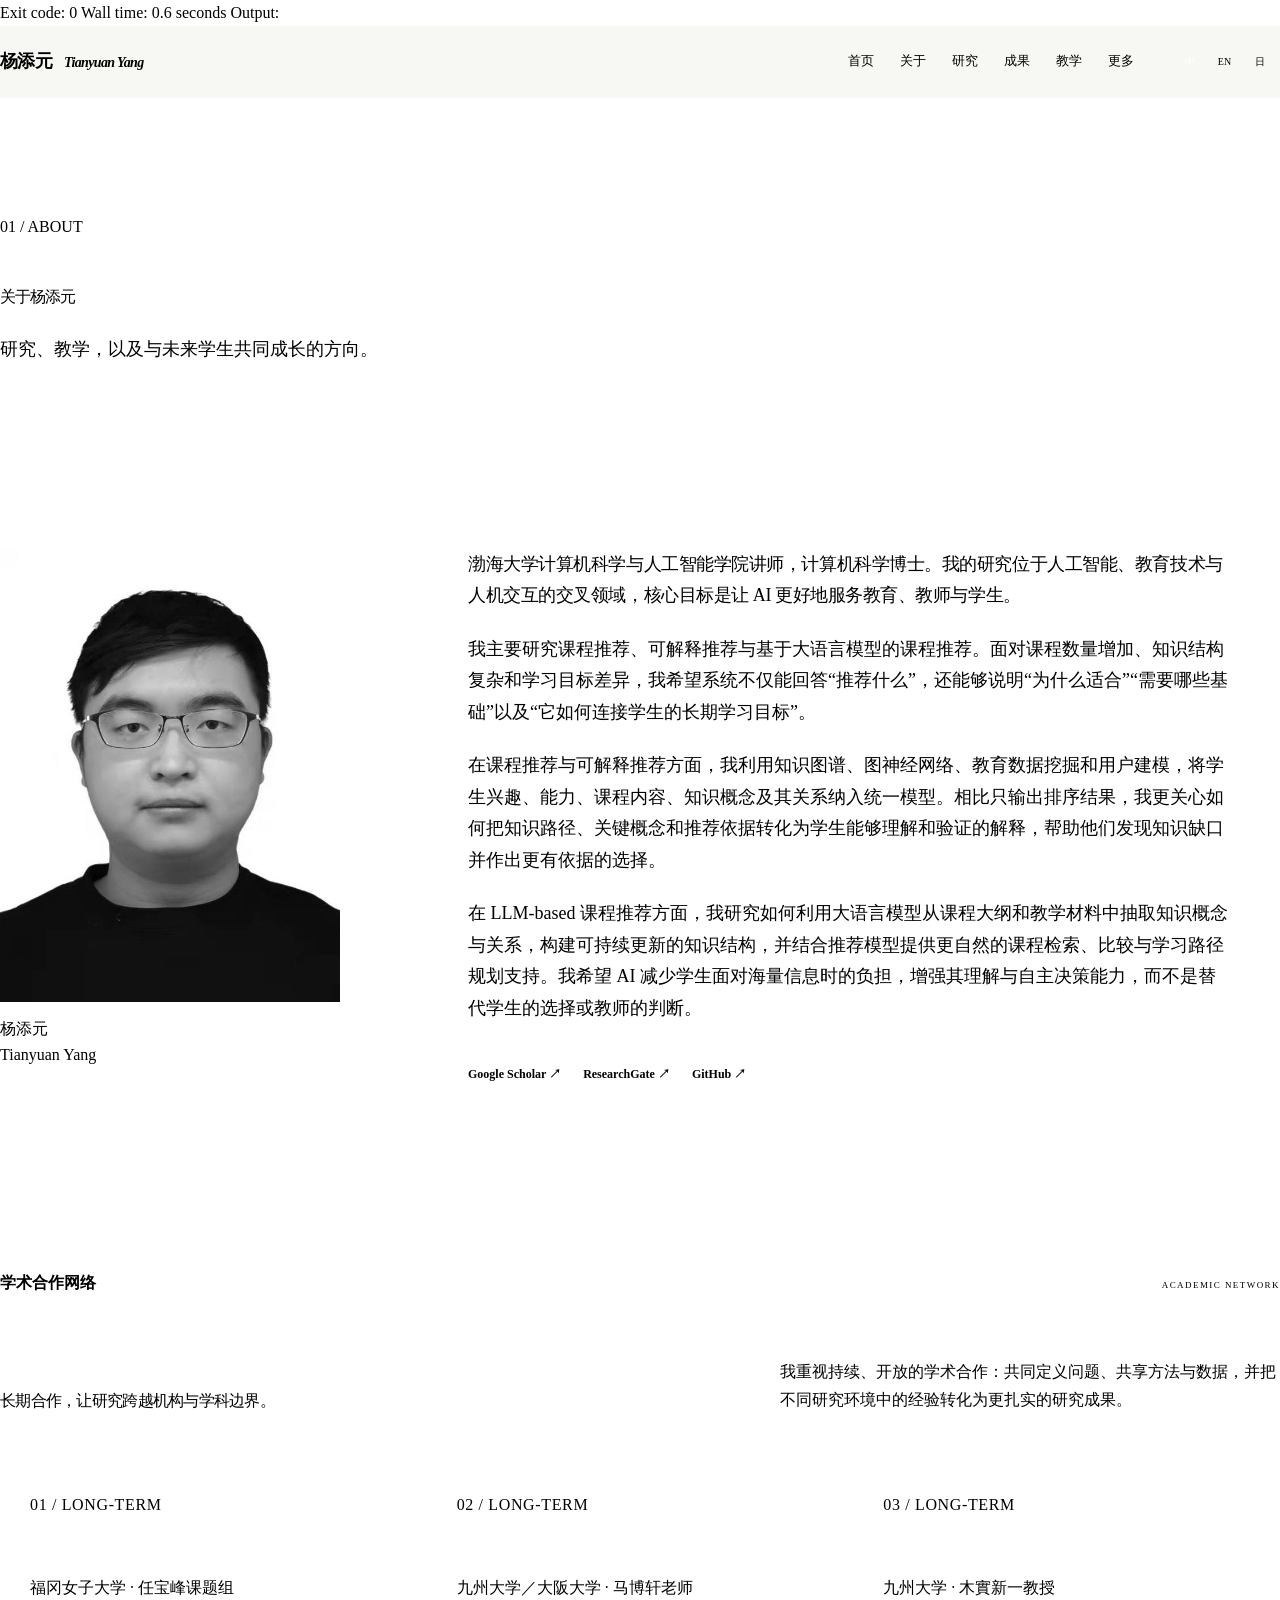
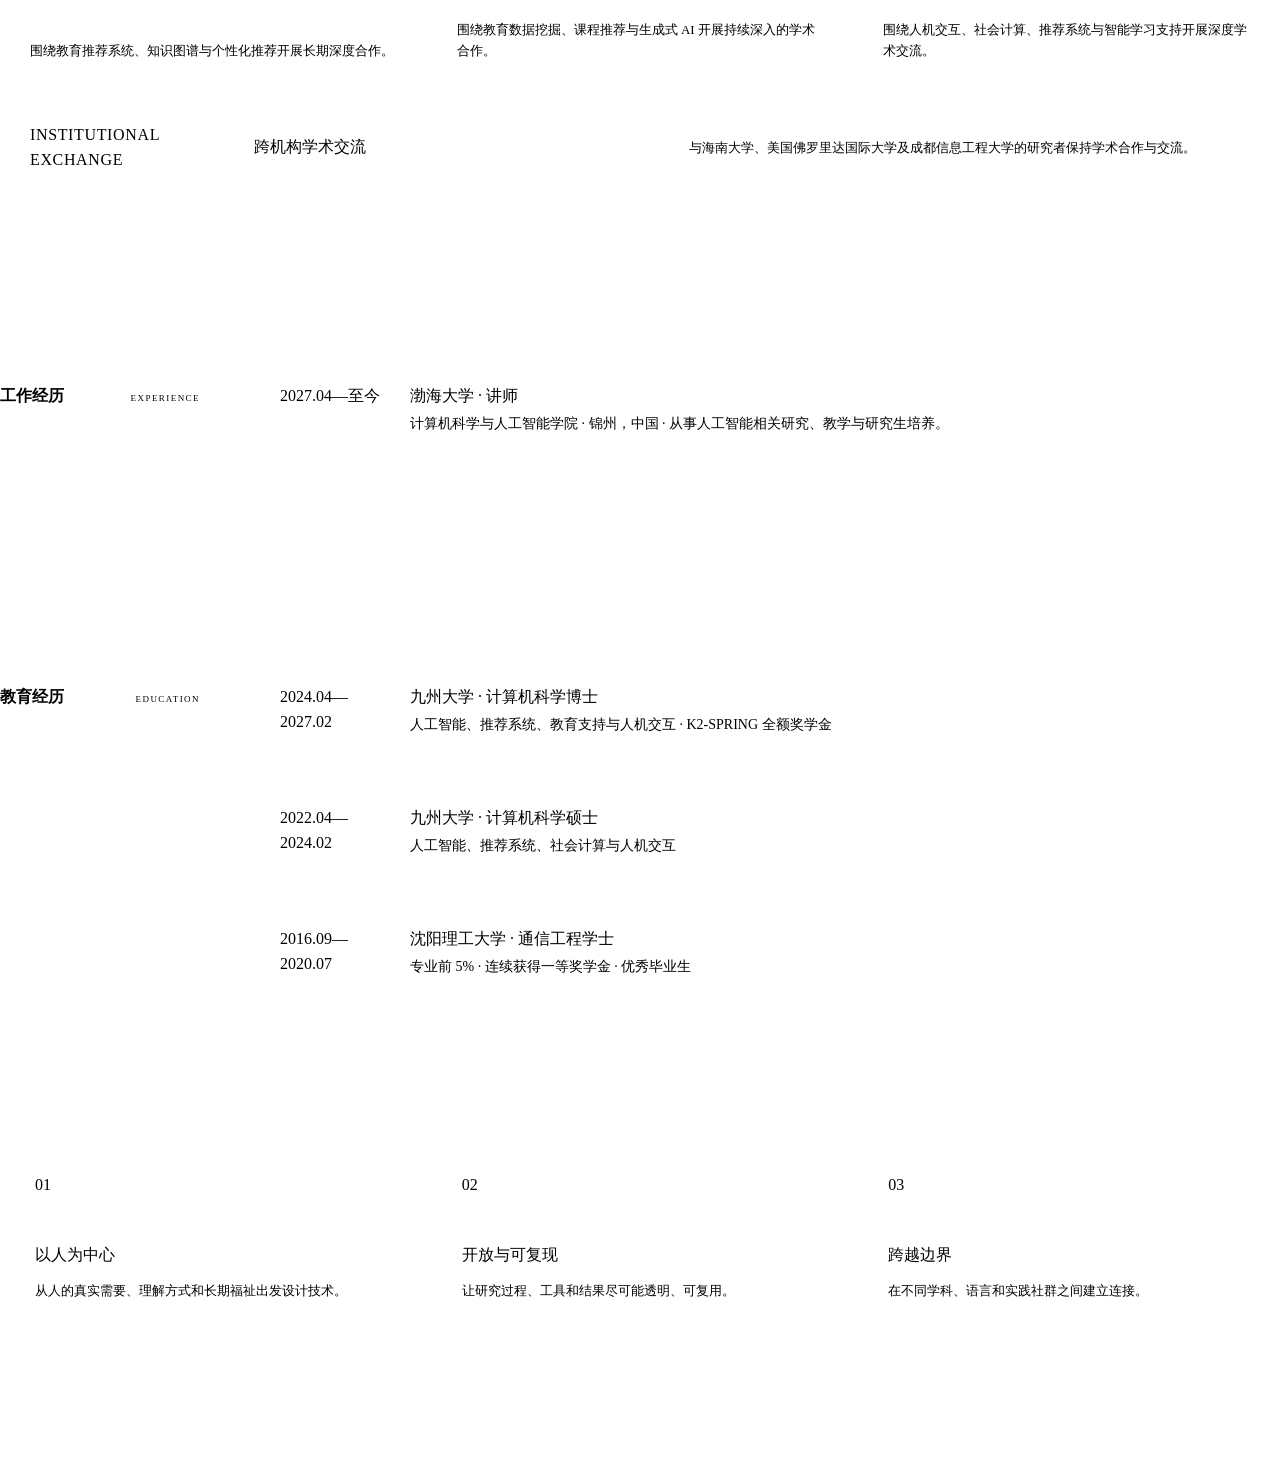
==== commit 3a53b3a1: "Expand profile and academic collaborations" ====
--- a/about.html
+++ b/about.html
@@ -1,10 +1,14 @@
+Exit code: 0
+Wall time: 0.6 seconds
+Output:
 
 
-<!doctype html><html lang="zh-CN"><head><meta charset="utf-8"><meta name="viewport" content="width=device-width,initial-scale=1"><meta name="description" content="关于杨添元 Tianyuan Yang · 渤海大学讲师"><title>关于 · 杨添元</title><link rel="stylesheet" href="styles.css?v=20260720-10"><script src="script.js?v=20260720-5" defer></script></head><body data-page="about"><a class="skip" href="#main" data-i18n="skip">跳到正文</a><header data-site-header class="site-header"><div class="nav-shell wrap"><a class="brand" href="index.html?v=20260719-7""><strong>杨添元</strong><span>Tianyuan Yang</span></a><button class="menu-button" aria-expanded="false" aria-label="Menu">☰</button><nav class="main-nav"><a href="index.html?v=20260719-7"">首页</a><a class="active" href="about.html?v=20260720-8"">关于</a><a href="research.html?v=20260719-7"">研究</a><a href="publications.html?v=20260719-7"">成果</a><a href="teaching.html?v=20260720-9"">教学</a><a href="interests.html?v=20260719-7"">更多</a></nav><div class="lang-switch" aria-label="Language"><button class="active">中</button><button>EN</button><button>日</button></div></div></header><main id="main">
+<!doctype html><html lang="zh-CN"><head><meta charset="utf-8"><meta name="viewport" content="width=device-width,initial-scale=1"><meta name="description" content="关于杨添元 Tianyuan Yang · 渤海大学讲师"><title>关于 · 杨添元</title><link rel="stylesheet" href="styles.css?v=20260720-11"><script src="script.js?v=20260720-6" defer></script></head><body data-page="about"><a class="skip" href="#main" data-i18n="skip">跳到正文</a><header data-site-header class="site-header"><div class="nav-shell wrap"><a class="brand" href="index.html?v=20260720-8"><strong>杨添元</strong><span>Tianyuan Yang</span></a><button class="menu-button" aria-expanded="false" aria-label="Menu">☰</button><nav class="main-nav"><a href="index.html?v=20260720-8">首页</a><a class="active" href="about.html?v=20260720-10">关于</a><a href="research.html?v=20260719-7">研究</a><a href="publications.html?v=20260720-publications-2">成果</a><a href="teaching.html?v=20260720-9">教学</a><a href="interests.html?v=20260719-7">更多</a></nav><div class="lang-switch" aria-label="Language"><button class="active">中</button><button>EN</button><button>日</button></div></div></header><main id="main">
 <section class="page-head wrap reveal"><p class="page-no">01 / ABOUT</p><h1 data-i18n="about_title">关于杨添元</h1><p data-i18n="about_lead">研究、教学，以及与未来学生共同成长的方向。</p></section>
-<section class="profile-grid wrap reveal"><div class="profile-photo"><img src="assets/tianyuan-yang.jpg" alt="杨添元 Tianyuan Yang"><p>杨添元<br>Tianyuan Yang</p></div><div class="long-copy"><p data-i18n="about_p1">渤海大学计算机科学与人工智能学院讲师，计算机科学博士。</p><p data-i18n="about_p2">我的研究聚焦人工智能、教育推荐系统、教育数据挖掘与人机交互，尤其关注知识图谱、可解释课程推荐和生成式 AI 辅助知识建模。</p><p data-i18n="about_p3">我希望把研究与学生培养结合起来，与年轻研究者共同发现问题、建立系统，并将想法转化为可靠、可复现的学术成果。</p><div class="inline-links"><a href="https://scholar.google.com/citations?user=Yo2p_CYAAAAJ&amp;hl=zh-CN&amp;authuser=1" target="_blank" rel="noopener">Google Scholar ↗</a><a href="https://www.researchgate.net/profile/Tianyuan-Yang-7/research" target="_blank" rel="noopener">ResearchGate ↗</a><a href="https://github.com/Big-God-Tianyuan" target="_blank" rel="noopener">GitHub ↗</a></div></div></section>
+<section class="profile-grid wrap reveal"><div class="profile-photo"><img src="assets/tianyuan-yang.jpg" alt="杨添元 Tianyuan Yang"><p>杨添元<br>Tianyuan Yang</p></div><div class="long-copy"><p data-i18n="about_p1">渤海大学计算机科学与人工智能学院讲师，计算机科学博士。我的研究位于人工智能、教育技术与人机交互的交叉领域，核心目标是让 AI 更好地服务教育、教师与学生。</p><p data-i18n="about_p2">我主要研究课程推荐、可解释推荐与基于大语言模型的课程推荐。面对课程数量增加、知识结构复杂和学习目标差异，我希望系统不仅能回答“推荐什么”，还能够说明“为什么适合”“需要哪些基础”以及“它如何连接学生的长期学习目标”。</p><p data-i18n="about_p3">在课程推荐与可解释推荐方面，我利用知识图谱、图神经网络、教育数据挖掘和用户建模，将学生兴趣、能力、课程内容、知识概念及其关系纳入统一模型。相比只输出排序结果，我更关心如何把知识路径、关键概念和推荐依据转化为学生能够理解和验证的解释，帮助他们发现知识缺口并作出更有依据的选择。</p><p data-i18n="about_p4">在 LLM-based 课程推荐方面，我研究如何利用大语言模型从课程大纲和教学材料中抽取知识概念与关系，构建可持续更新的知识结构，并结合推荐模型提供更自然的课程检索、比较与学习路径规划支持。我希望 AI 减少学生面对海量信息时的负担，增强其理解与自主决策能力，而不是替代学生的选择或教师的判断。</p><div class="inline-links"><a href="https://scholar.google.com/citations?user=Yo2p_CYAAAAJ&amp;hl=zh-CN&amp;authuser=1" target="_blank" rel="noopener">Google Scholar ↗</a><a href="https://www.researchgate.net/profile/Tianyuan-Yang-7/research" target="_blank" rel="noopener">ResearchGate ↗</a><a href="https://github.com/Big-God-Tianyuan" target="_blank" rel="noopener">GitHub ↗</a></div></div></section>
+<section class="collaboration-section wrap reveal"><div class="section-label"><span data-i18n="collab_title">学术合作网络</span><small>ACADEMIC NETWORK</small></div><div class="collab-intro"><h2 data-i18n="collab_heading">长期合作，让研究跨越机构与学科边界。</h2><p data-i18n="collab_intro">我重视持续、开放的学术合作：共同定义问题、共享方法与数据，并把不同研究环境中的经验转化为更扎实的研究成果。</p></div><div class="collab-grid"><article><span>01 / LONG-TERM</span><h3 data-i18n="collab_ren_title">福冈女子大学 · 任宝峰课题组</h3><p data-i18n="collab_ren_desc">围绕教育推荐系统、知识图谱与个性化推荐开展长期深度合作。</p></article><article><span>02 / LONG-TERM</span><h3 data-i18n="collab_ma_title">九州大学／大阪大学 · 马博轩老师</h3><p data-i18n="collab_ma_desc">围绕教育数据挖掘、课程推荐与生成式 AI 开展持续深入的学术合作。</p></article><article><span>03 / LONG-TERM</span><h3 data-i18n="collab_konomi_title">九州大学 · 木實新一教授</h3><p data-i18n="collab_konomi_desc">围绕人机交互、社会计算、推荐系统与智能学习支持开展深度学术交流。</p></article><article class="collab-wide"><span>INSTITUTIONAL EXCHANGE</span><h3 data-i18n="collab_institutions_title">跨机构学术交流</h3><p data-i18n="collab_institutions_desc">与海南大学、美国佛罗里达国际大学及成都信息工程大学的研究者保持学术合作与交流。</p></article></div></section>
 <section class="content-section wrap reveal"><div class="section-label"><span data-i18n="experience_title">工作经历</span><small>EXPERIENCE</small></div><div class="clean-timeline"><article><time data-i18n="experience_date">2027.04—至今</time><div><h2 data-i18n="experience_role">渤海大学 · 讲师</h2><p data-i18n="experience_desc">计算机科学与人工智能学院 · 锦州，中国 · 从事人工智能相关研究、教学与研究生培养。</p></div></article></div></section>
 <section class="content-section wrap reveal"><div class="section-label"><span data-i18n="journey">教育经历</span><small>EDUCATION</small></div><div class="clean-timeline"><article><time>2024.04—2027.02</time><div><h2 data-i18n="timeline_now_title">九州大学 · 计算机科学博士</h2><p data-i18n="timeline_now_desc">人工智能、推荐系统、教育支持与人机交互 · K2-SPRING 全额奖学金</p></div></article><article><time>2022.04—2024.02</time><div><h2 data-i18n="timeline_phd_title">九州大学 · 计算机科学硕士</h2><p data-i18n="timeline_phd_desc">人工智能、推荐系统、社会计算与人机交互</p></div></article><article><time>2016.09—2020.07</time><div><h2 data-i18n="timeline_early_title">沈阳理工大学 · 通信工程学士</h2><p data-i18n="timeline_early_desc">专业前 5% · 连续获得一等奖学金 · 优秀毕业生</p></div></article></div></section>
 <section class="values wrap reveal"><div><span>01</span><h2 data-i18n="value_1_title">以人为中心</h2><p data-i18n="value_1_desc">从人的真实需要、理解方式和长期福祉出发设计技术。</p></div><div><span>02</span><h2 data-i18n="value_2_title">开放与可复现</h2><p data-i18n="value_2_desc">让研究过程、工具和结果尽可能透明、可复用。</p></div><div><span>03</span><h2 data-i18n="value_3_title">跨越边界</h2><p data-i18n="value_3_desc">在不同学科、语言和实践社群之间建立连接。</p></div></section>
 </main><footer data-site-footer></footer></body></html>
-
+
--- a/styles.css
+++ b/styles.css
@@ -1,16 +1,19 @@
+Exit code: 0
+Wall time: 0.6 seconds
+Output:
 :root{--bg:#f7f8f4;--paper:#fff;--ink:#10130f;--muted:#626961;--line:#d9ded7;--blue:#1746e0;--lime:#dfff54;--sans:"Helvetica Neue",Arial,"Noto Sans SC","Noto Sans JP",sans-serif;--serif:"Iowan Old Style","Times New Roman","Noto Serif SC","Noto Serif JP",serif;--wrap:min(1160px,calc(100% - 56px))}
 *{box-sizing:border-box}html{scroll-behavior:smooth}body{margin:0;background:var(--bg);color:var(--ink);font-family:var(--sans);line-height:1.6;-webkit-font-smoothing:antialiased}a{color:inherit;text-decoration:none}button{font:inherit;color:inherit}.wrap{width:var(--wrap);margin-inline:auto}.skip{position:fixed;z-index:100;top:-60px;left:20px;padding:10px 15px;background:var(--ink);color:#fff}.skip:focus{top:12px}
 .site-header{position:sticky;top:0;z-index:40;border-bottom:1px solid var(--line);background:rgba(247,248,244,.92);backdrop-filter:blur(18px)}.nav-shell{height:72px;display:flex;align-items:center;gap:35px}.brand{display:flex;align-items:baseline;gap:12px;font-weight:800;letter-spacing:-.04em}.brand strong{font-size:18px}.brand span{font-family:var(--serif);font-style:italic;color:var(--muted);font-size:14px}.main-nav{display:flex;align-items:center;gap:26px;margin-left:auto;font-size:13px}.main-nav a{position:relative;padding:25px 0}.main-nav a:after{content:"";position:absolute;left:0;right:100%;bottom:0;height:3px;background:var(--blue);transition:right .2s}.main-nav a:hover:after,.main-nav a.active:after{right:0}.lang-switch{display:flex;border:1px solid var(--line);border-radius:999px;padding:3px}.lang-switch button{border:0;background:transparent;border-radius:999px;min-width:35px;padding:5px 7px;font-size:10px;cursor:pointer}.lang-switch button.active{background:var(--ink);color:#fff}.menu-button{display:none;border:0;background:transparent;font-size:22px;padding:8px;cursor:pointer}
 .home-hero{min-height:680px;display:grid;grid-template-columns:1.55fr .7fr;gap:9vw;align-items:center;padding-block:90px 75px}.micro{font-size:10px;font-weight:800;letter-spacing:.16em;text-transform:uppercase;color:var(--muted);margin:0 0 22px}.live-dot{display:inline-block;width:8px;height:8px;border-radius:50%;background:#24ad67;margin-right:9px;box-shadow:0 0 0 5px rgba(36,173,103,.12)}.hero-main h1{max-width:790px;font:500 clamp(52px,6.5vw,91px)/.98 var(--serif);letter-spacing:-.06em;margin:0 0 32px}.hero-intro{max-width:680px;color:var(--muted);font-size:18px}.hero-actions{display:flex;gap:12px;margin-top:36px}.solid-link,.line-link{display:inline-flex;align-items:center;justify-content:space-between;gap:42px;min-width:175px;padding:14px 16px;font-size:13px;font-weight:700;transition:.2s}.solid-link{background:var(--blue);color:#fff}.line-link{border:1px solid var(--line)}.solid-link:hover,.line-link:hover{transform:translateY(-3px);box-shadow:0 15px 30px rgba(16,19,15,.1)}.portrait{position:relative;background:var(--lime);padding:14px 14px 0}.portrait:after{content:"";position:absolute;inset:12px -12px -12px 12px;border:1px solid var(--ink);z-index:-1}.portrait img{display:block;width:100%;aspect-ratio:1;object-fit:cover;filter:grayscale(1) contrast(1.05)}.portrait>span{display:block;padding:10px 0 8px;font:italic 12px var(--serif)}.role{padding-top:30px}.role small{display:block;color:var(--muted);font-size:10px;letter-spacing:.12em}.role strong{display:block;margin:7px 0 3px}.role p{margin:0;color:var(--muted);font-size:13px}
 .home-index{border-top:1px solid var(--line)}.home-index>a{display:grid;grid-template-columns:70px 1fr auto;align-items:center;gap:20px;padding:27px 18px 27px 0;border-bottom:1px solid var(--line);transition:.25s}.home-index>a:hover{padding-left:18px;background:var(--paper)}.home-index>a>span{font:italic 14px var(--serif);color:var(--blue)}.home-index small{font-size:9px;letter-spacing:.16em;color:var(--muted)}.home-index h2{display:inline;margin:0 18px 0 0;font:500 30px var(--serif)}.home-index p{display:inline;color:var(--muted);font-size:13px}.home-index b{font-size:20px}.home-lower{display:grid;grid-template-columns:1fr 1fr;gap:9vw;padding-block:110px}.manifesto blockquote,.teaching-quote blockquote{margin:0 0 30px;font:500 clamp(30px,3vw,46px)/1.18 var(--serif);letter-spacing:-.035em}.text-link{font-size:12px;font-weight:700;color:var(--blue)}.section-label{display:flex;justify-content:space-between;align-items:baseline;padding-bottom:14px;border-bottom:1px solid var(--ink)}.section-label span{font-weight:750}.section-label small{font-size:9px;letter-spacing:.16em;color:var(--muted)}.updates ol{list-style:none;padding:0;margin:0}.updates li{display:grid;grid-template-columns:90px 1fr;gap:15px;padding:18px 0;border-bottom:1px solid var(--line)}.updates time,.clean-timeline time,.mini-list time{font:italic 13px var(--serif);color:var(--blue)}.updates p{margin:0;font-size:13px}
-.page-head{padding:100px 0 72px;border-bottom:1px solid var(--ink)}.page-no{font:italic 13px var(--serif);color:var(--blue)}.page-head h1{font:500 clamp(58px,8vw,112px)/.95 var(--serif);letter-spacing:-.06em;margin:45px 0 25px}.page-head>p:last-child{max-width:650px;color:var(--muted);font-size:18px}.profile-grid{display:grid;grid-template-columns:340px 1fr;gap:10vw;padding-block:95px}.profile-photo img{width:100%;display:block;filter:grayscale(1)}.profile-photo p{font:italic 14px var(--serif);margin-top:14px}.long-copy{font-size:20px;max-width:690px}.long-copy p{margin:0 0 25px}.long-copy p:first-child{font:500 30px/1.25 var(--serif);letter-spacing:-.025em}.inline-links{display:flex;gap:22px;margin-top:40px;font-size:12px;font-weight:700;color:var(--blue)}.content-section{display:grid;grid-template-columns:200px 1fr;gap:80px;padding:90px 0;border-top:1px solid var(--line)}.clean-timeline article{display:grid;grid-template-columns:100px 1fr;gap:30px;padding:0 0 34px;margin-bottom:34px;border-bottom:1px solid var(--line)}.clean-timeline h2{margin:0;font:500 25px var(--serif)}.clean-timeline p{margin:5px 0 0;color:var(--muted);font-size:14px}.values{display:grid;grid-template-columns:repeat(3,1fr);border:1px solid var(--ink);margin-bottom:110px}.values>div{padding:35px;border-right:1px solid var(--ink)}.values>div:last-child{border:0}.values span,.notes-grid>article>span{font:italic 14px var(--serif);color:var(--blue)}.values h2{font:500 27px var(--serif);margin:45px 0 10px}.values p{color:var(--muted);font-size:13px}
+.page-head{padding:100px 0 72px;border-bottom:1px solid var(--ink)}.page-no{font:italic 13px var(--serif);color:var(--blue)}.page-head h1{font:500 clamp(58px,8vw,112px)/.95 var(--serif);letter-spacing:-.06em;margin:45px 0 25px}.page-head>p:last-child{max-width:650px;color:var(--muted);font-size:18px}.profile-grid{display:grid;grid-template-columns:340px 1fr;gap:10vw;padding-block:95px}.profile-photo img{width:100%;display:block;filter:grayscale(1)}.profile-photo p{font:italic 14px var(--serif);margin-top:14px}.long-copy{font-size:18px;line-height:1.75;max-width:760px}.long-copy p{margin:0 0 22px}.long-copy p:first-child{font:500 30px/1.3 var(--serif);letter-spacing:-.025em}.inline-links{display:flex;gap:22px;margin-top:40px;font-size:12px;font-weight:700;color:var(--blue)}.collaboration-section{padding:90px 0;border-top:1px solid var(--line)}.collab-intro{display:grid;grid-template-columns:minmax(0,1.15fr) minmax(0,.85fr);gap:8vw;align-items:end;padding:48px 0}.collab-intro h2{max-width:680px;margin:0;font:500 clamp(38px,4.7vw,68px)/1.02 var(--serif);letter-spacing:-.045em}.collab-intro p{max-width:520px;margin:0;color:var(--muted);font-size:16px;line-height:1.75}.collab-grid{display:grid;grid-template-columns:repeat(3,1fr);border-top:1px solid var(--ink);border-left:1px solid var(--ink)}.collab-grid article{min-height:230px;padding:30px;display:flex;flex-direction:column;border-right:1px solid var(--ink);border-bottom:1px solid var(--ink)}.collab-grid article>span{font:italic 12px var(--serif);color:var(--blue);letter-spacing:.04em}.collab-grid h3{margin:58px 0 12px;font:500 25px/1.2 var(--serif)}.collab-grid p{margin:auto 0 0;color:var(--muted);font-size:13px;line-height:1.65}.collab-grid .collab-wide{grid-column:1/-1;min-height:auto;display:grid;grid-template-columns:190px 1fr 1.4fr;gap:34px;align-items:center}.collab-wide h3,.collab-wide p{margin:0}.content-section{display:grid;grid-template-columns:200px 1fr;gap:80px;padding:90px 0;border-top:1px solid var(--line)}.clean-timeline article{display:grid;grid-template-columns:100px 1fr;gap:30px;padding:0 0 34px;margin-bottom:34px;border-bottom:1px solid var(--line)}.clean-timeline h2{margin:0;font:500 25px var(--serif)}.clean-timeline p{margin:5px 0 0;color:var(--muted);font-size:14px}.values{display:grid;grid-template-columns:repeat(3,1fr);border:1px solid var(--ink);margin-bottom:110px}.values>div{padding:35px;border-right:1px solid var(--ink)}.values>div:last-child{border:0}.values span,.notes-grid>article>span{font:italic 14px var(--serif);color:var(--blue)}.values h2{font:500 27px var(--serif);margin:45px 0 10px}.values p{color:var(--muted);font-size:13px}
 .research-intro{display:grid;grid-template-columns:1fr 1fr;gap:9vw;padding:70px 0}.research-intro>p{font:500 28px/1.35 var(--serif);margin:0}.method-list{display:flex;flex-wrap:wrap;align-content:start;gap:8px}.method-list span{border:1px solid var(--line);padding:7px 10px;font-size:10px;letter-spacing:.08em;background:var(--paper)}.research-projects{border-top:1px solid var(--ink);margin-bottom:110px}.research-row{display:grid;grid-template-columns:90px 1.3fr .7fr;gap:45px;padding:50px 0;border-bottom:1px solid var(--line)}.research-num{font:italic 14px var(--serif);color:var(--blue)}.research-row h2{font:500 39px/1.1 var(--serif);letter-spacing:-.035em;margin:0 0 15px}.research-row>div>p:not(.micro){max-width:650px;color:var(--muted)}.research-row aside{border-left:1px solid var(--line);padding-left:28px}.research-row aside b{font-size:10px;letter-spacing:.12em}.research-row aside p{font:italic 21px/1.3 var(--serif);margin-top:15px}.project-links{display:flex;gap:20px;margin-top:25px;font-size:11px;font-weight:750;color:var(--blue)}
 .pub-tools{display:flex;justify-content:space-between;align-items:center;padding:36px 0}.filters{display:flex;gap:7px}.filters button{border:1px solid var(--line);background:transparent;padding:8px 16px;border-radius:50px;font-size:11px;cursor:pointer}.filters button:hover,.filters button.active{background:var(--ink);color:#fff}.pub-tools>p{font:italic 13px var(--serif);color:var(--muted)}.pub-list{border-top:1px solid var(--ink);margin-bottom:110px}.pub-item{display:grid;grid-template-columns:85px 1fr;gap:35px;padding:34px 0;border-bottom:1px solid var(--line)}.pub-item[hidden]{display:none}.pub-item time{display:flex;flex-direction:column;align-items:flex-start;gap:8px;color:var(--blue)}.pub-number{display:grid;place-items:center;width:45px;height:45px;border:1px solid var(--line);font:700 22px/1 var(--sans);letter-spacing:-.05em}.pub-year{font:italic 13px var(--serif)}.pub-type{font-size:9px;letter-spacing:.16em;color:var(--muted);margin-bottom:8px}.pub-item h2{font:500 27px/1.25 var(--serif);margin:0 0 7px}.pub-item p{font-size:13px;color:var(--muted);margin:0}.self-author{color:var(--ink);font-weight:850}.pub-item p.pub-metrics{display:flex;flex-wrap:wrap;gap:6px;margin-top:14px}.pub-metrics span{border:1px solid #c9d3e3;background:#f1f4f8;color:#244b93;padding:3px 9px;font:700 10px/1.35 var(--sans);letter-spacing:.05em}.pub-item .takeaway{margin-top:12px;color:var(--ink);max-width:700px}.pub-actions{display:flex;align-items:start;gap:6px}.pub-actions a{border:1px solid var(--line);padding:5px 8px;font-size:9px}.pub-actions a:hover{border-color:var(--blue);color:var(--blue)}
 .teaching-quote{padding:90px 0;max-width:960px;margin-inline:auto}.teaching-quote blockquote{font-size:clamp(38px,5vw,65px)}.catalog{padding:50px 0}.catalog-list article{display:grid;grid-template-columns:80px 1fr auto;gap:30px;padding:25px 0;border-bottom:1px solid var(--line)}.catalog-list article>span{font:italic 13px var(--serif);color:var(--blue)}.catalog-list h2{font:500 24px var(--serif);margin:0}.catalog-list p{font-size:13px;color:var(--muted);margin:4px 0 0}.catalog-list a{font-size:9px;letter-spacing:.08em}.two-catalogs{display:grid;grid-template-columns:1fr 1fr;gap:8vw;padding-bottom:100px}.mini-list article{display:grid;grid-template-columns:80px 1fr;gap:18px;padding:20px 0;border-bottom:1px solid var(--line)}.mini-list h3{font:500 18px var(--serif);margin:0}
 .notes-grid{display:grid;grid-template-columns:repeat(2,1fr);gap:1px;background:var(--line);border:1px solid var(--line);margin-block:75px 110px}.notes-grid article{min-height:250px;padding:34px;background:var(--bg);position:relative}.notes-grid article:hover{background:var(--paper)}.notes-grid .note-feature{grid-column:1/-1;min-height:360px;background:var(--blue);color:#fff}.note-feature h2{font:500 clamp(45px,6vw,75px) var(--serif);margin:55px 0 15px}.note-feature p:not(.micro){max-width:650px;color:rgba(255,255,255,.72)}.note-feature>span{position:absolute;right:34px;bottom:28px;color:var(--lime)}.notes-grid article:not(.note-feature) h2{font:500 33px var(--serif);margin:75px 0 12px}.notes-grid article:not(.note-feature) p{color:var(--muted);font-size:13px}
 .site-footer{border-top:1px solid var(--ink);padding:38px 0 25px}.footer-top{display:grid;grid-template-columns:1fr auto;gap:40px;align-items:end}.footer-name strong{display:block;font:500 38px var(--serif)}.footer-name span{color:var(--muted);font-size:12px}.footer-links{display:flex;gap:20px;font-size:11px;font-weight:700}.footer-bottom{display:flex;justify-content:space-between;margin-top:55px;color:var(--muted);font-size:9px;letter-spacing:.1em}.reveal,.js-motion .reveal,.js-motion .reveal.in{opacity:1;transform:none;transition:none}
-@media(max-width:880px){.main-nav{display:none;position:absolute;left:0;right:0;top:72px;padding:22px 28px;background:var(--bg);border-bottom:1px solid var(--ink);flex-direction:column;align-items:start;gap:0}.main-nav.open{display:flex}.main-nav a{padding:11px 0;font:500 25px var(--serif)}.menu-button{display:block;margin-left:auto}.home-hero{grid-template-columns:1fr;padding-top:65px}.hero-aside{display:grid;grid-template-columns:240px 1fr;gap:35px;align-items:end}.home-lower,.profile-grid,.research-intro{grid-template-columns:1fr}.profile-photo{max-width:300px}.content-section{grid-template-columns:1fr;gap:35px}.research-row{grid-template-columns:65px 1fr}.research-row aside{grid-column:2}.values{grid-template-columns:1fr}.values>div{border-right:0;border-bottom:1px solid var(--ink)}.values>div:last-child{border-bottom:0}.two-catalogs{grid-template-columns:1fr}}
-@media(max-width:600px){:root{--wrap:min(100% - 32px,1160px)}.nav-shell{height:64px}.brand span{display:none}.main-nav{top:64px}.lang-switch{order:2}.home-hero{min-height:auto;padding:48px 0 60px}.hero-main h1{font-size:48px}.hero-intro{font-size:16px}.hero-actions{flex-direction:column}.hero-aside{display:block}.portrait{max-width:280px;margin-top:35px}.home-index>a{grid-template-columns:45px 1fr auto}.home-index p{display:block;margin:5px 0 0}.home-lower{grid-template-columns:1fr;padding-block:75px}.page-head{padding:65px 0 50px}.page-head h1{font-size:54px;margin-top:32px}.profile-grid{padding-block:60px}.long-copy{font-size:17px}.long-copy p:first-child{font-size:25px}.content-section{padding:65px 0}.research-row{grid-template-columns:1fr;gap:15px;padding:38px 0}.research-row aside{grid-column:1;border-left:0;border-top:1px solid var(--line);padding:20px 0 0}.research-row h2{font-size:32px}.pub-tools{display:block}.filters{overflow-x:auto;padding-bottom:8px}.pub-tools>p{margin-bottom:0}.pub-item{grid-template-columns:55px 1fr;gap:18px}.pub-actions{grid-column:2}.catalog-list article{grid-template-columns:55px 1fr}.catalog-list a{grid-column:2}.notes-grid{grid-template-columns:1fr}.notes-grid .note-feature{grid-column:1}.footer-top{grid-template-columns:1fr}.footer-bottom{display:block}.footer-bottom span{display:block;margin-top:8px}}
+@media(max-width:880px){.main-nav{display:none;position:absolute;left:0;right:0;top:72px;padding:22px 28px;background:var(--bg);border-bottom:1px solid var(--ink);flex-direction:column;align-items:start;gap:0}.main-nav.open{display:flex}.main-nav a{padding:11px 0;font:500 25px var(--serif)}.menu-button{display:block;margin-left:auto}.home-hero{grid-template-columns:1fr;padding-top:65px}.hero-aside{display:grid;grid-template-columns:240px 1fr;gap:35px;align-items:end}.home-lower,.profile-grid,.research-intro{grid-template-columns:1fr}.profile-photo{max-width:300px}.collab-intro{grid-template-columns:1fr;gap:24px}.collab-grid{grid-template-columns:1fr 1fr}.collab-grid .collab-wide{grid-column:1/-1;grid-template-columns:150px 1fr}.collab-wide p{grid-column:2}.content-section{grid-template-columns:1fr;gap:35px}.research-row{grid-template-columns:65px 1fr}.research-row aside{grid-column:2}.values{grid-template-columns:1fr}.values>div{border-right:0;border-bottom:1px solid var(--ink)}.values>div:last-child{border-bottom:0}.two-catalogs{grid-template-columns:1fr}}
+@media(max-width:600px){:root{--wrap:min(100% - 32px,1160px)}.nav-shell{height:64px}.brand span{display:none}.main-nav{top:64px}.lang-switch{order:2}.home-hero{min-height:auto;padding:48px 0 60px}.hero-main h1{font-size:48px}.hero-intro{font-size:16px}.hero-actions{flex-direction:column}.hero-aside{display:block}.portrait{max-width:280px;margin-top:35px}.home-index>a{grid-template-columns:45px 1fr auto}.home-index p{display:block;margin:5px 0 0}.home-lower{grid-template-columns:1fr;padding-block:75px}.page-head{padding:65px 0 50px}.page-head h1{font-size:54px;margin-top:32px}.profile-grid{padding-block:60px}.long-copy{font-size:16px}.long-copy p:first-child{font-size:25px}.collaboration-section{padding:65px 0}.collab-intro{padding:35px 0}.collab-intro h2{font-size:38px}.collab-grid{grid-template-columns:1fr}.collab-grid .collab-wide{grid-column:1;display:flex;min-height:230px;align-items:initial}.collab-wide h3{margin:58px 0 12px}.collab-wide p{margin:auto 0 0}.content-section{padding:65px 0}.research-row{grid-template-columns:1fr;gap:15px;padding:38px 0}.research-row aside{grid-column:1;border-left:0;border-top:1px solid var(--line);padding:20px 0 0}.research-row h2{font-size:32px}.pub-tools{display:block}.filters{overflow-x:auto;padding-bottom:8px}.pub-tools>p{margin-bottom:0}.pub-item{grid-template-columns:55px 1fr;gap:18px}.pub-actions{grid-column:2}.catalog-list article{grid-template-columns:55px 1fr}.catalog-list a{grid-column:2}.notes-grid{grid-template-columns:1fr}.notes-grid .note-feature{grid-column:1}.footer-top{grid-template-columns:1fr}.footer-bottom{display:block}.footer-bottom span{display:block;margin-top:8px}}
 
 /* Research cover hero */
 .cover-hero{position:relative;isolation:isolate;overflow:hidden;margin-top:28px;min-height:650px;padding-inline:clamp(28px,5vw,72px);grid-template-columns:minmax(0,1.45fr) minmax(270px,.55fr);gap:clamp(40px,7vw,100px);border:1px solid rgba(16,19,15,.14);background:#f7f8f4}
@@ -29,3 +32,4 @@
 @media(max-width:880px){.recruit-invite{grid-template-columns:90px minmax(0,1fr);gap:26px}.recruit-label{width:90px;height:90px}.recruit-link{grid-column:2;min-height:auto;padding:18px 0 0;border-left:0;border-top:1px solid var(--line)}.recruit-section{grid-template-columns:1fr;gap:34px;margin-inline:24px}}
 @media(max-width:600px){.recruit-invite{grid-template-columns:1fr;gap:20px;margin-top:46px;padding:24px 0}.recruit-label{display:flex;align-items:center;gap:12px;width:max-content;height:auto;padding:10px 13px}.recruit-message h2{font-size:32px}.recruit-link{grid-column:1}.recruit-section{margin-inline:22px;padding:62px 0}.recruit-heading h2{font-size:42px}.recruit-links{display:grid}.recruit-links a{justify-content:space-between}}
 @media(prefers-reduced-motion:reduce){*{scroll-behavior:auto!important;transition:none!important}.reveal{opacity:1;transform:none}}
+
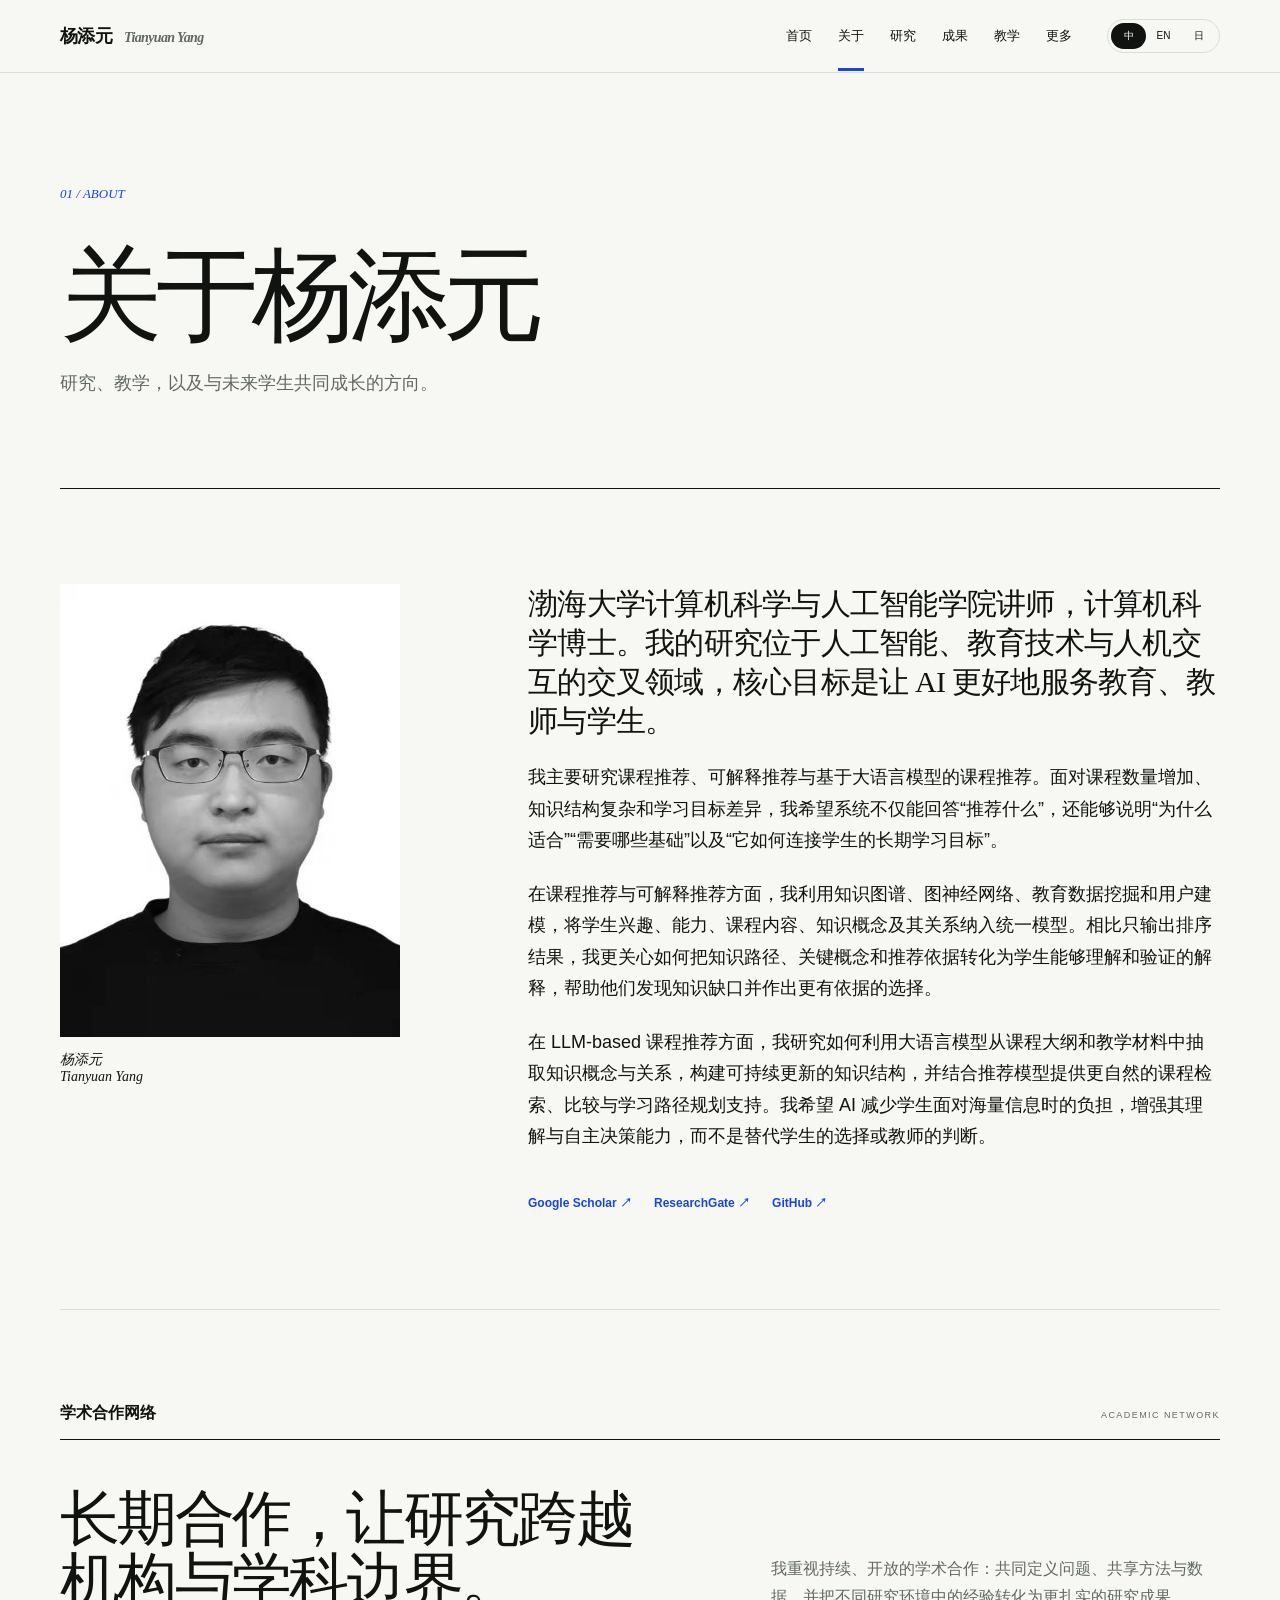
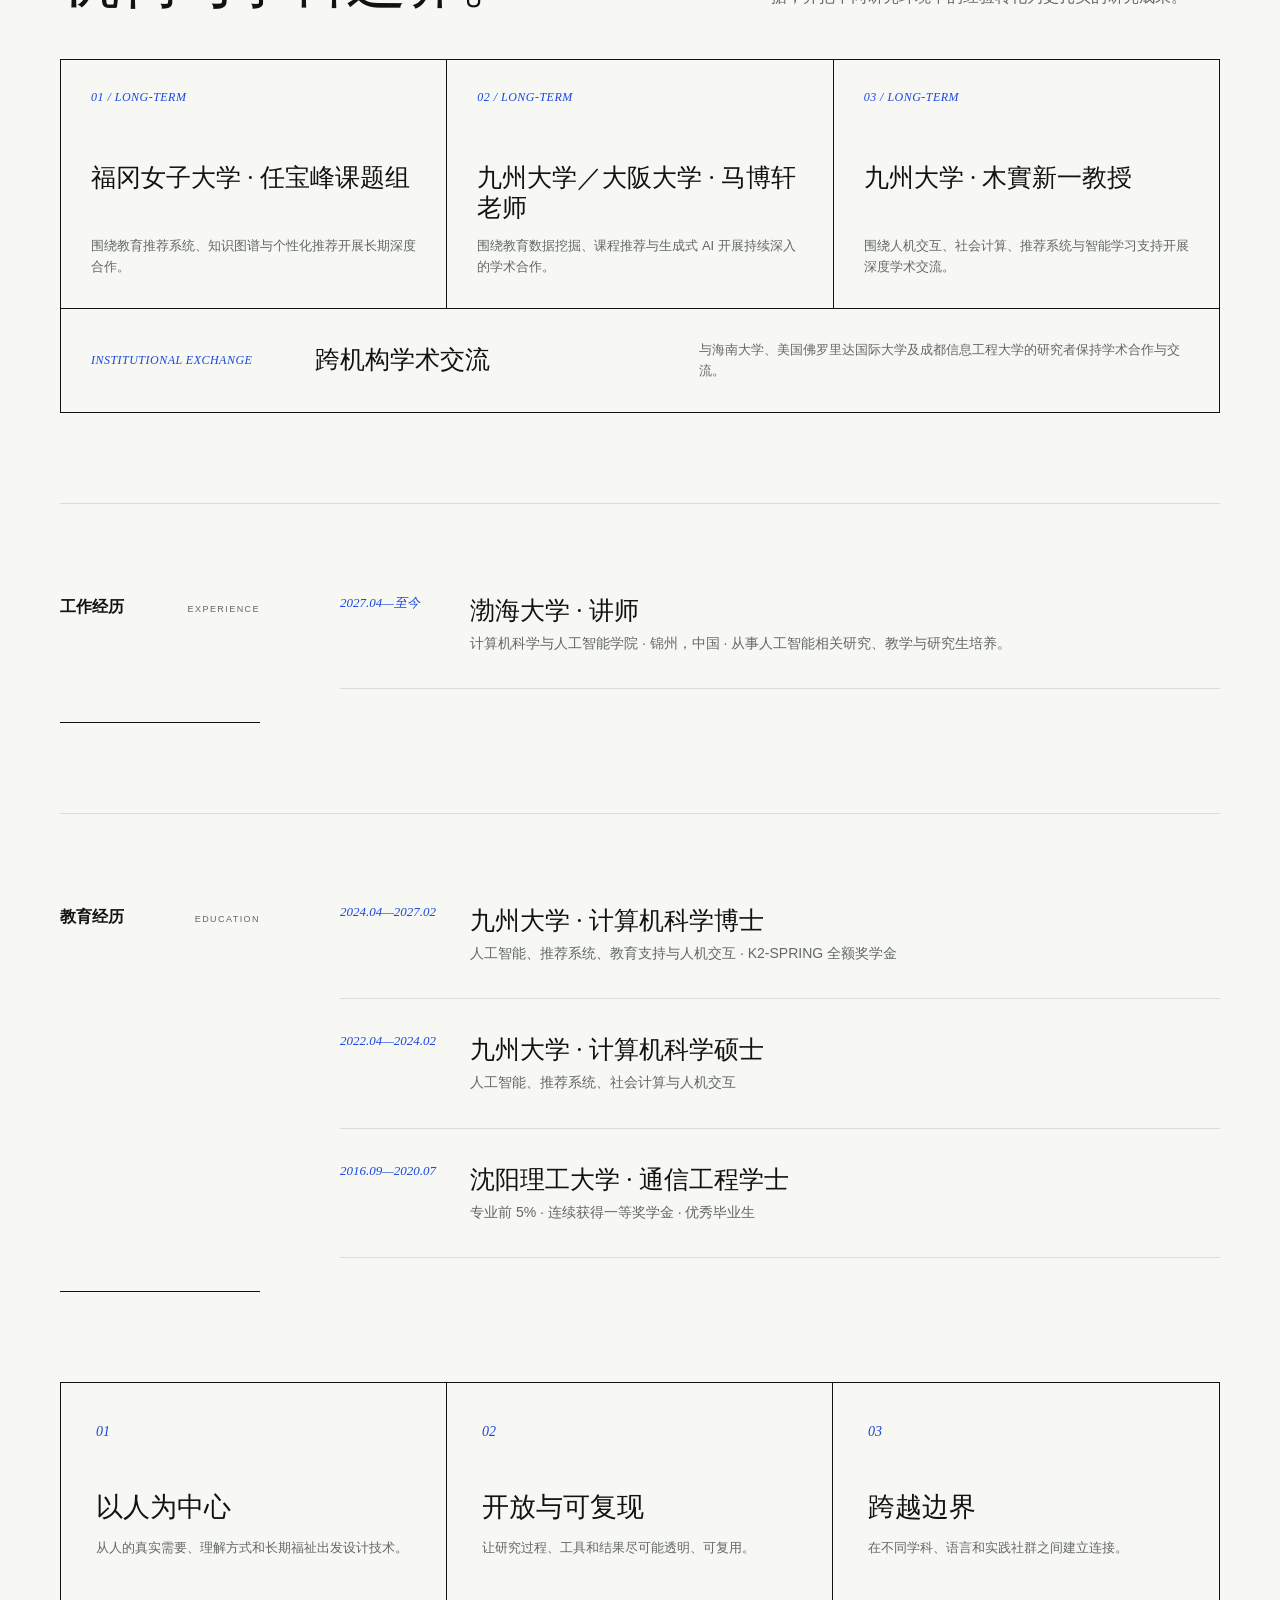
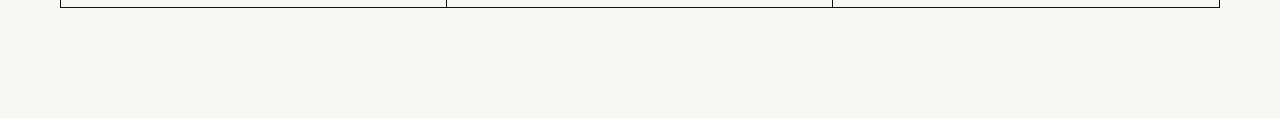
==== commit 011d2b3b: "Cleanly package profile and collaboration updates" ====
--- a/about.html
+++ b/about.html
@@ -1,6 +1,3 @@
-Exit code: 0
-Wall time: 0.6 seconds
-Output:
 
 
 <!doctype html><html lang="zh-CN"><head><meta charset="utf-8"><meta name="viewport" content="width=device-width,initial-scale=1"><meta name="description" content="关于杨添元 Tianyuan Yang · 渤海大学讲师"><title>关于 · 杨添元</title><link rel="stylesheet" href="styles.css?v=20260720-11"><script src="script.js?v=20260720-6" defer></script></head><body data-page="about"><a class="skip" href="#main" data-i18n="skip">跳到正文</a><header data-site-header class="site-header"><div class="nav-shell wrap"><a class="brand" href="index.html?v=20260720-8"><strong>杨添元</strong><span>Tianyuan Yang</span></a><button class="menu-button" aria-expanded="false" aria-label="Menu">☰</button><nav class="main-nav"><a href="index.html?v=20260720-8">首页</a><a class="active" href="about.html?v=20260720-10">关于</a><a href="research.html?v=20260719-7">研究</a><a href="publications.html?v=20260720-publications-2">成果</a><a href="teaching.html?v=20260720-9">教学</a><a href="interests.html?v=20260719-7">更多</a></nav><div class="lang-switch" aria-label="Language"><button class="active">中</button><button>EN</button><button>日</button></div></div></header><main id="main">
@@ -11,4 +8,3 @@
 <section class="content-section wrap reveal"><div class="section-label"><span data-i18n="journey">教育经历</span><small>EDUCATION</small></div><div class="clean-timeline"><article><time>2024.04—2027.02</time><div><h2 data-i18n="timeline_now_title">九州大学 · 计算机科学博士</h2><p data-i18n="timeline_now_desc">人工智能、推荐系统、教育支持与人机交互 · K2-SPRING 全额奖学金</p></div></article><article><time>2022.04—2024.02</time><div><h2 data-i18n="timeline_phd_title">九州大学 · 计算机科学硕士</h2><p data-i18n="timeline_phd_desc">人工智能、推荐系统、社会计算与人机交互</p></div></article><article><time>2016.09—2020.07</time><div><h2 data-i18n="timeline_early_title">沈阳理工大学 · 通信工程学士</h2><p data-i18n="timeline_early_desc">专业前 5% · 连续获得一等奖学金 · 优秀毕业生</p></div></article></div></section>
 <section class="values wrap reveal"><div><span>01</span><h2 data-i18n="value_1_title">以人为中心</h2><p data-i18n="value_1_desc">从人的真实需要、理解方式和长期福祉出发设计技术。</p></div><div><span>02</span><h2 data-i18n="value_2_title">开放与可复现</h2><p data-i18n="value_2_desc">让研究过程、工具和结果尽可能透明、可复用。</p></div><div><span>03</span><h2 data-i18n="value_3_title">跨越边界</h2><p data-i18n="value_3_desc">在不同学科、语言和实践社群之间建立连接。</p></div></section>
 </main><footer data-site-footer></footer></body></html>
-
--- a/styles.css
+++ b/styles.css
@@ -1,6 +1,3 @@
-Exit code: 0
-Wall time: 0.6 seconds
-Output:
 :root{--bg:#f7f8f4;--paper:#fff;--ink:#10130f;--muted:#626961;--line:#d9ded7;--blue:#1746e0;--lime:#dfff54;--sans:"Helvetica Neue",Arial,"Noto Sans SC","Noto Sans JP",sans-serif;--serif:"Iowan Old Style","Times New Roman","Noto Serif SC","Noto Serif JP",serif;--wrap:min(1160px,calc(100% - 56px))}
 *{box-sizing:border-box}html{scroll-behavior:smooth}body{margin:0;background:var(--bg);color:var(--ink);font-family:var(--sans);line-height:1.6;-webkit-font-smoothing:antialiased}a{color:inherit;text-decoration:none}button{font:inherit;color:inherit}.wrap{width:var(--wrap);margin-inline:auto}.skip{position:fixed;z-index:100;top:-60px;left:20px;padding:10px 15px;background:var(--ink);color:#fff}.skip:focus{top:12px}
 .site-header{position:sticky;top:0;z-index:40;border-bottom:1px solid var(--line);background:rgba(247,248,244,.92);backdrop-filter:blur(18px)}.nav-shell{height:72px;display:flex;align-items:center;gap:35px}.brand{display:flex;align-items:baseline;gap:12px;font-weight:800;letter-spacing:-.04em}.brand strong{font-size:18px}.brand span{font-family:var(--serif);font-style:italic;color:var(--muted);font-size:14px}.main-nav{display:flex;align-items:center;gap:26px;margin-left:auto;font-size:13px}.main-nav a{position:relative;padding:25px 0}.main-nav a:after{content:"";position:absolute;left:0;right:100%;bottom:0;height:3px;background:var(--blue);transition:right .2s}.main-nav a:hover:after,.main-nav a.active:after{right:0}.lang-switch{display:flex;border:1px solid var(--line);border-radius:999px;padding:3px}.lang-switch button{border:0;background:transparent;border-radius:999px;min-width:35px;padding:5px 7px;font-size:10px;cursor:pointer}.lang-switch button.active{background:var(--ink);color:#fff}.menu-button{display:none;border:0;background:transparent;font-size:22px;padding:8px;cursor:pointer}
@@ -32,4 +29,3 @@
 @media(max-width:880px){.recruit-invite{grid-template-columns:90px minmax(0,1fr);gap:26px}.recruit-label{width:90px;height:90px}.recruit-link{grid-column:2;min-height:auto;padding:18px 0 0;border-left:0;border-top:1px solid var(--line)}.recruit-section{grid-template-columns:1fr;gap:34px;margin-inline:24px}}
 @media(max-width:600px){.recruit-invite{grid-template-columns:1fr;gap:20px;margin-top:46px;padding:24px 0}.recruit-label{display:flex;align-items:center;gap:12px;width:max-content;height:auto;padding:10px 13px}.recruit-message h2{font-size:32px}.recruit-link{grid-column:1}.recruit-section{margin-inline:22px;padding:62px 0}.recruit-heading h2{font-size:42px}.recruit-links{display:grid}.recruit-links a{justify-content:space-between}}
 @media(prefers-reduced-motion:reduce){*{scroll-behavior:auto!important;transition:none!important}.reveal{opacity:1;transform:none}}
-
